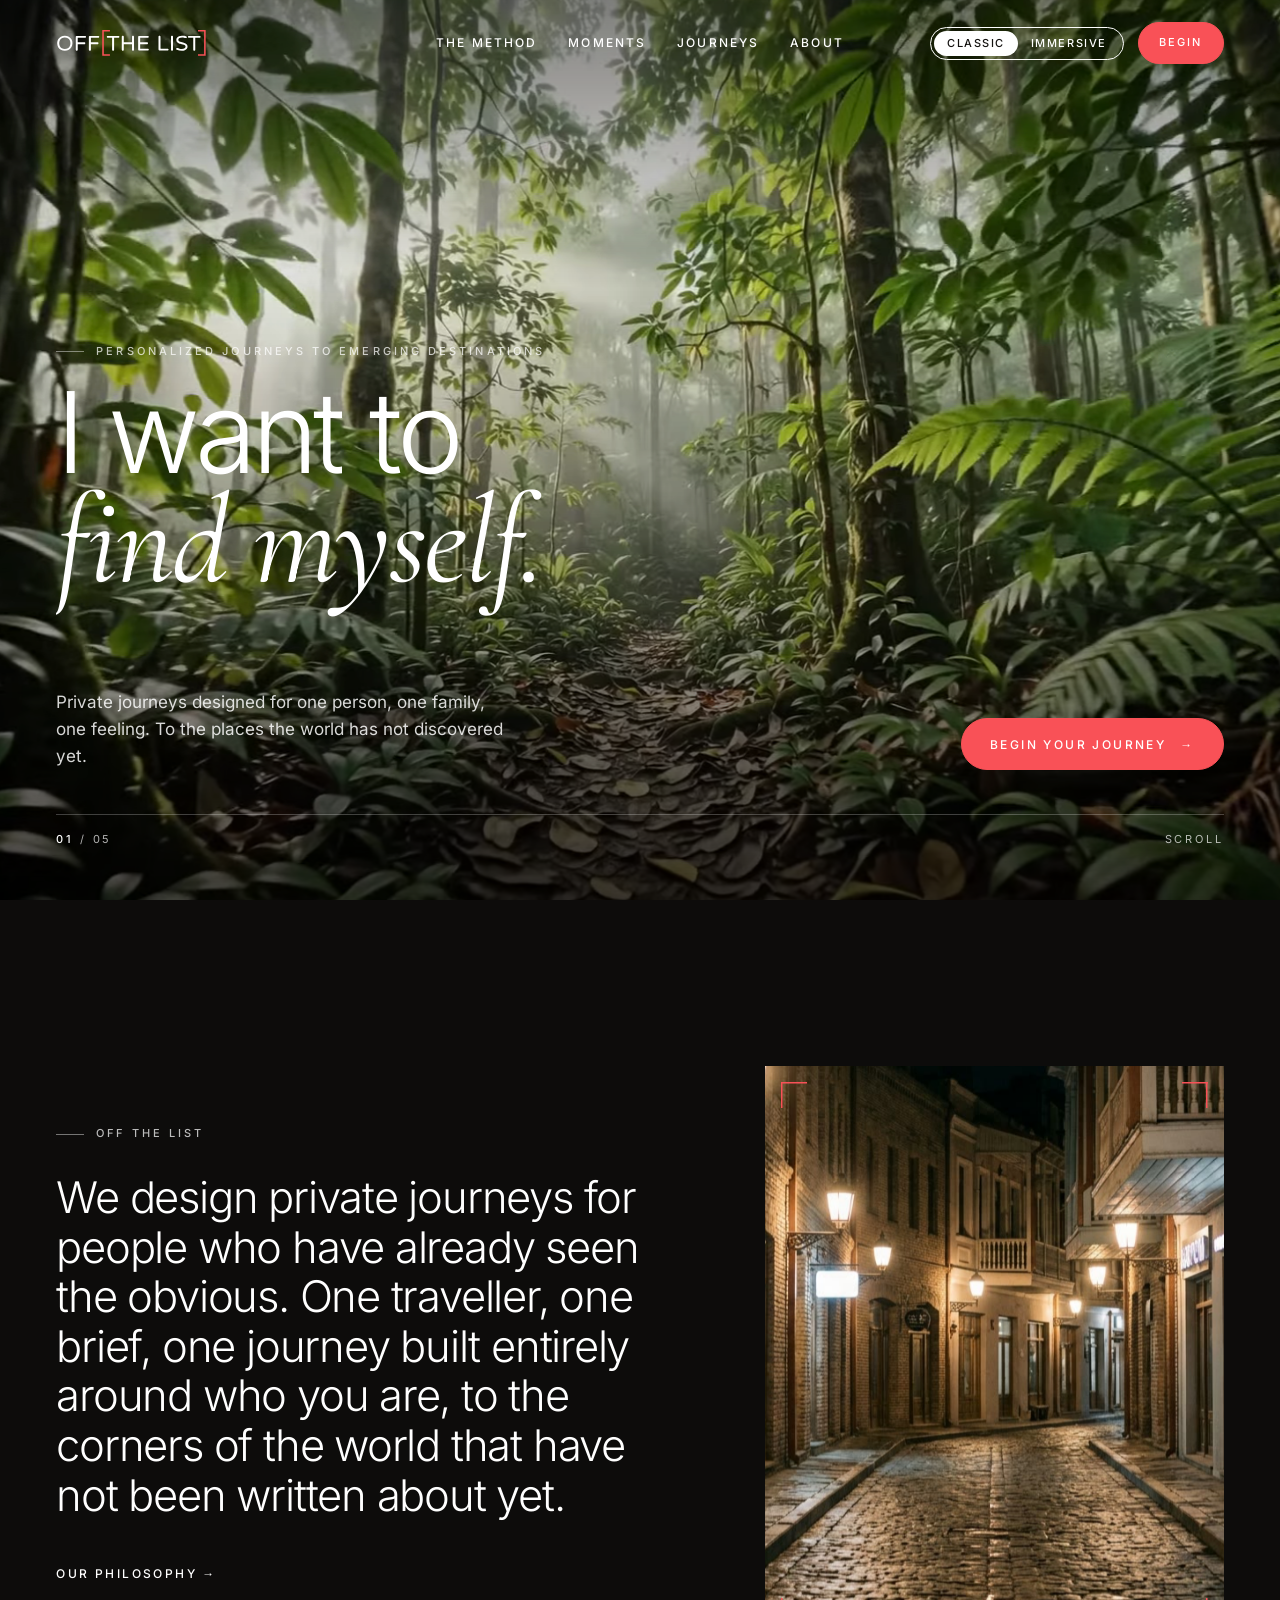
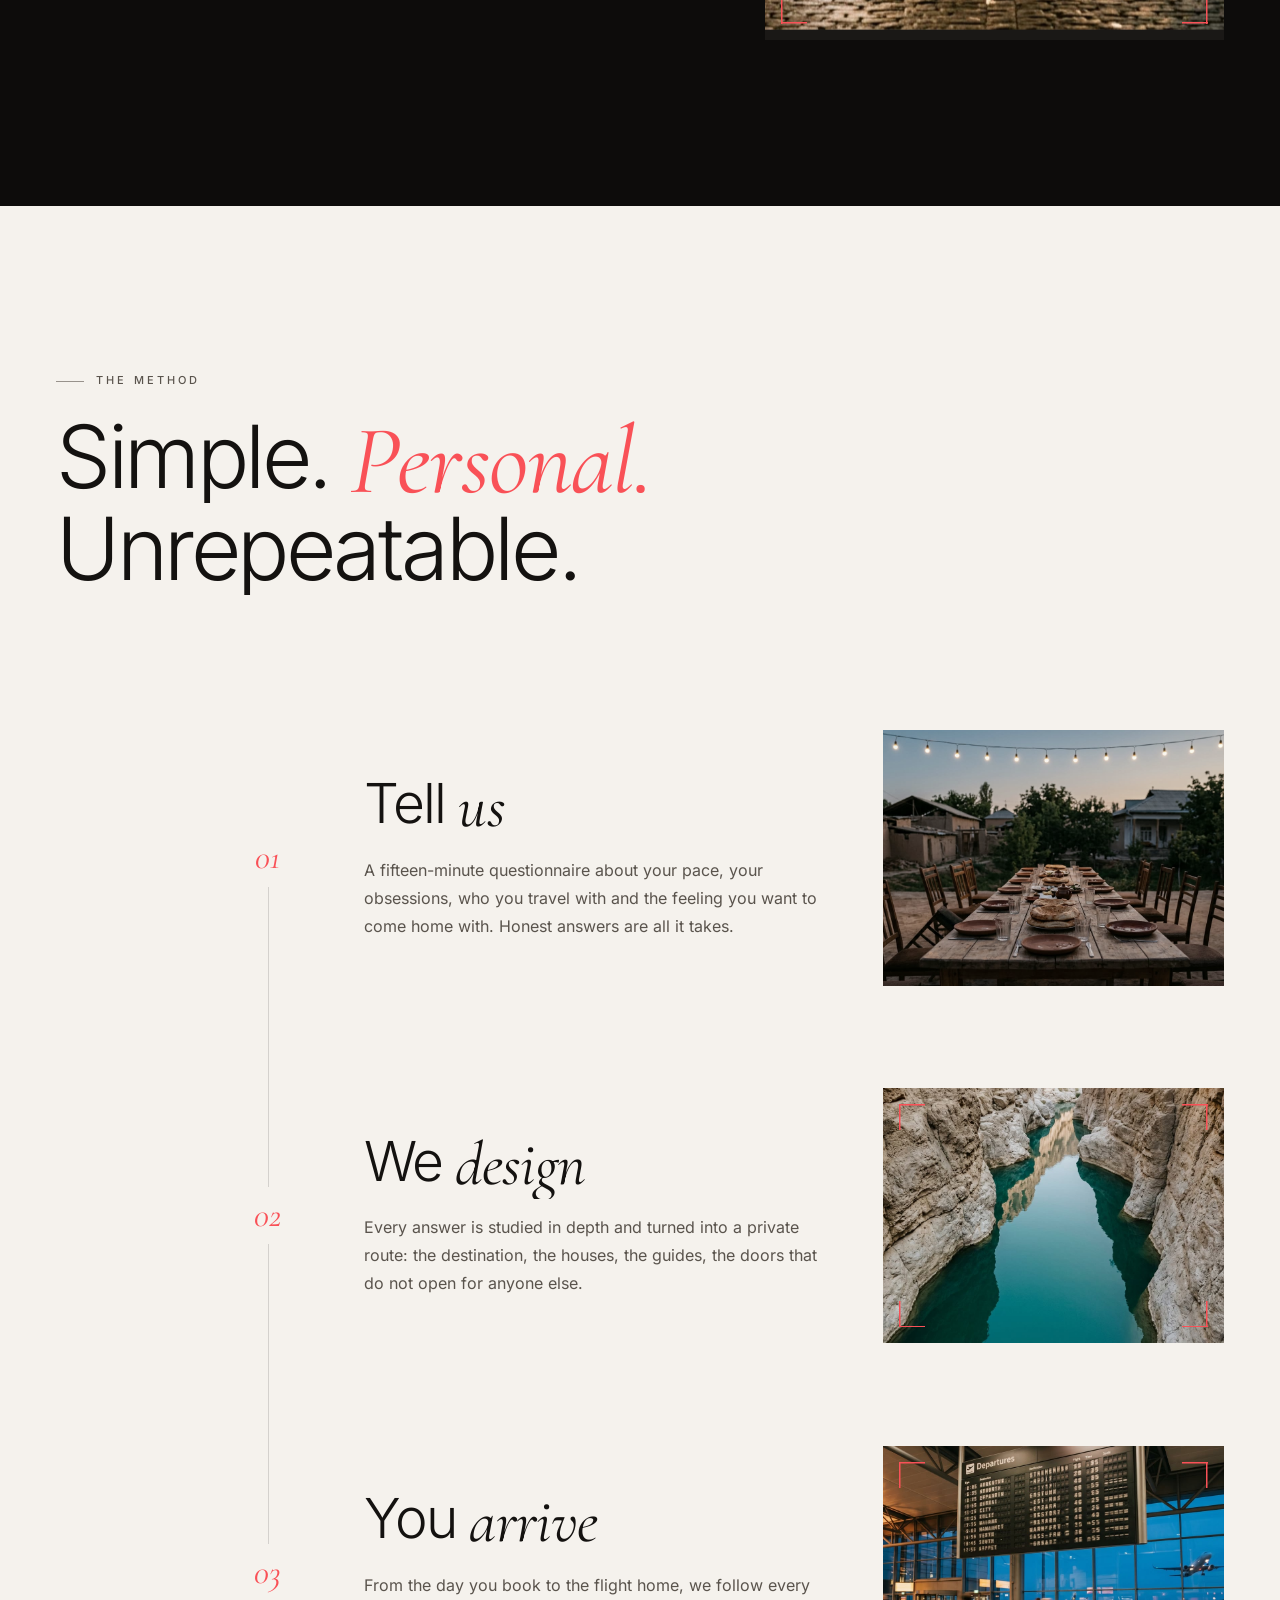
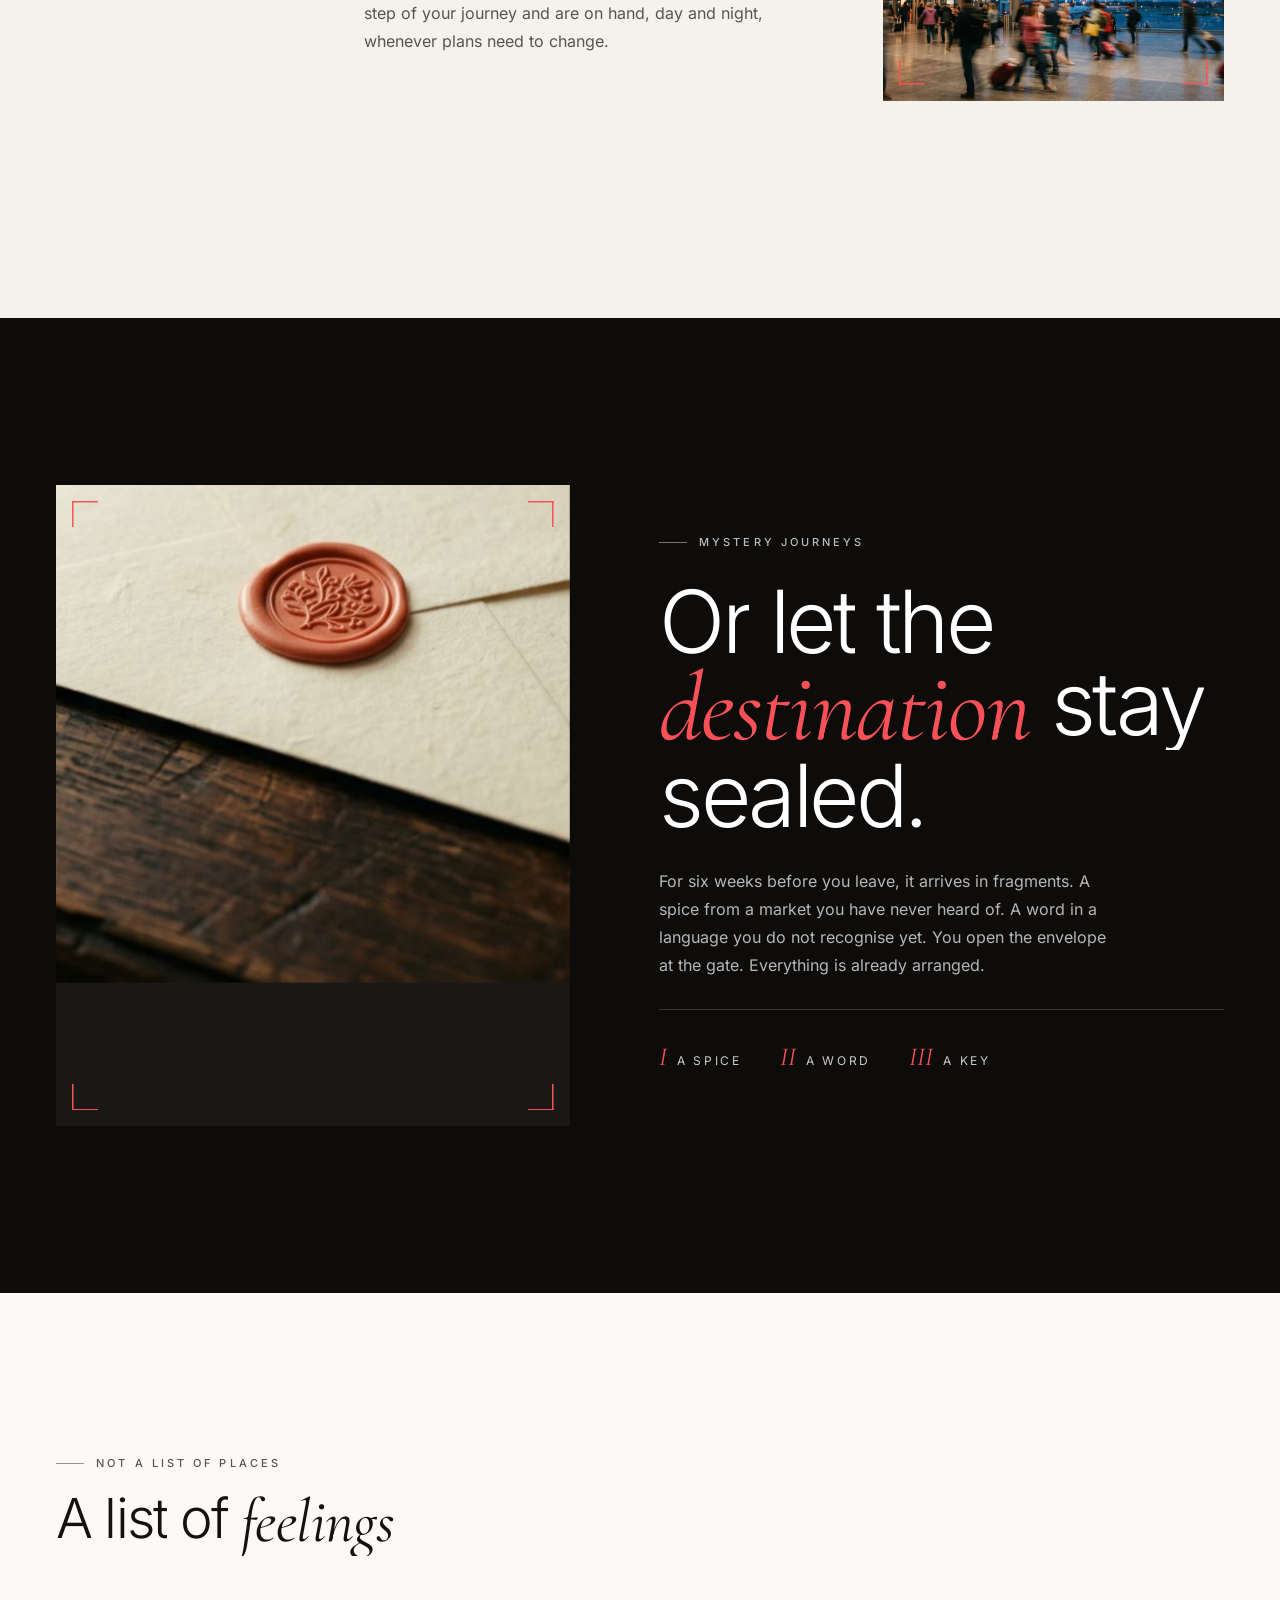
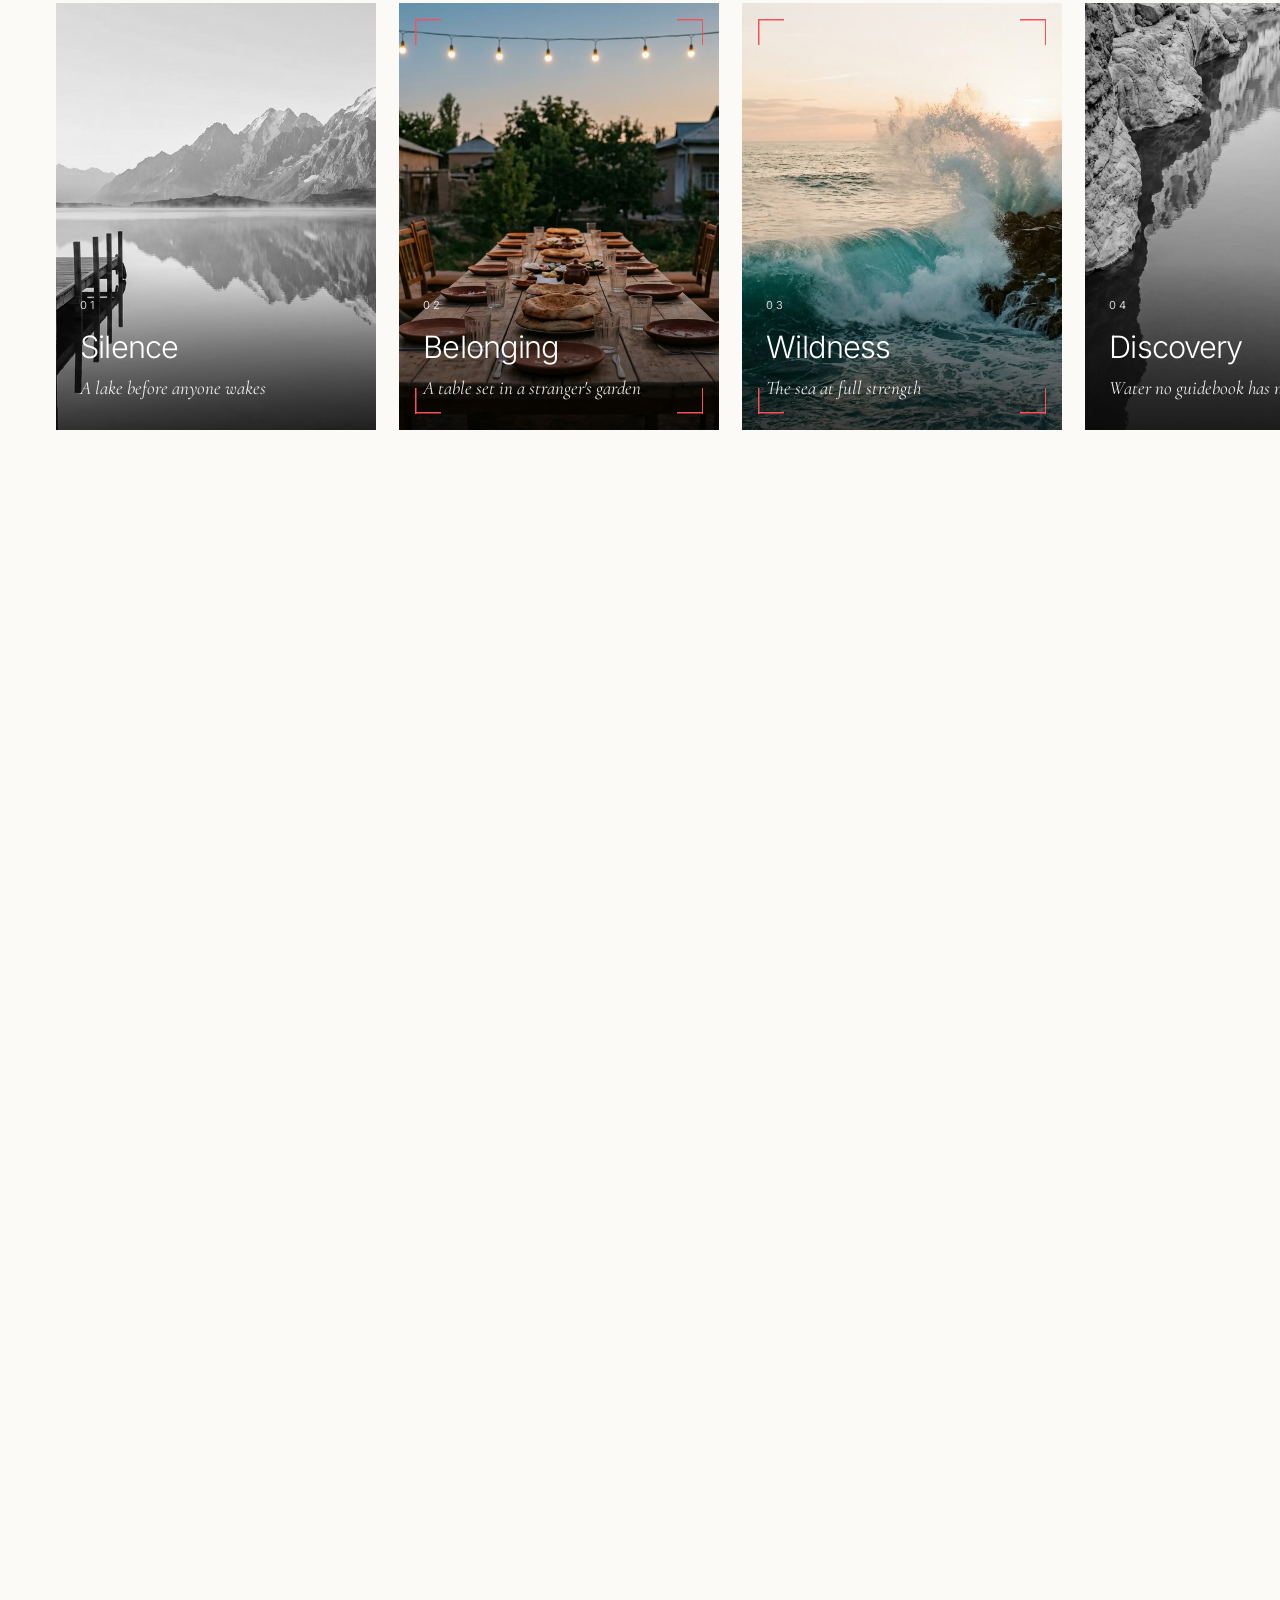
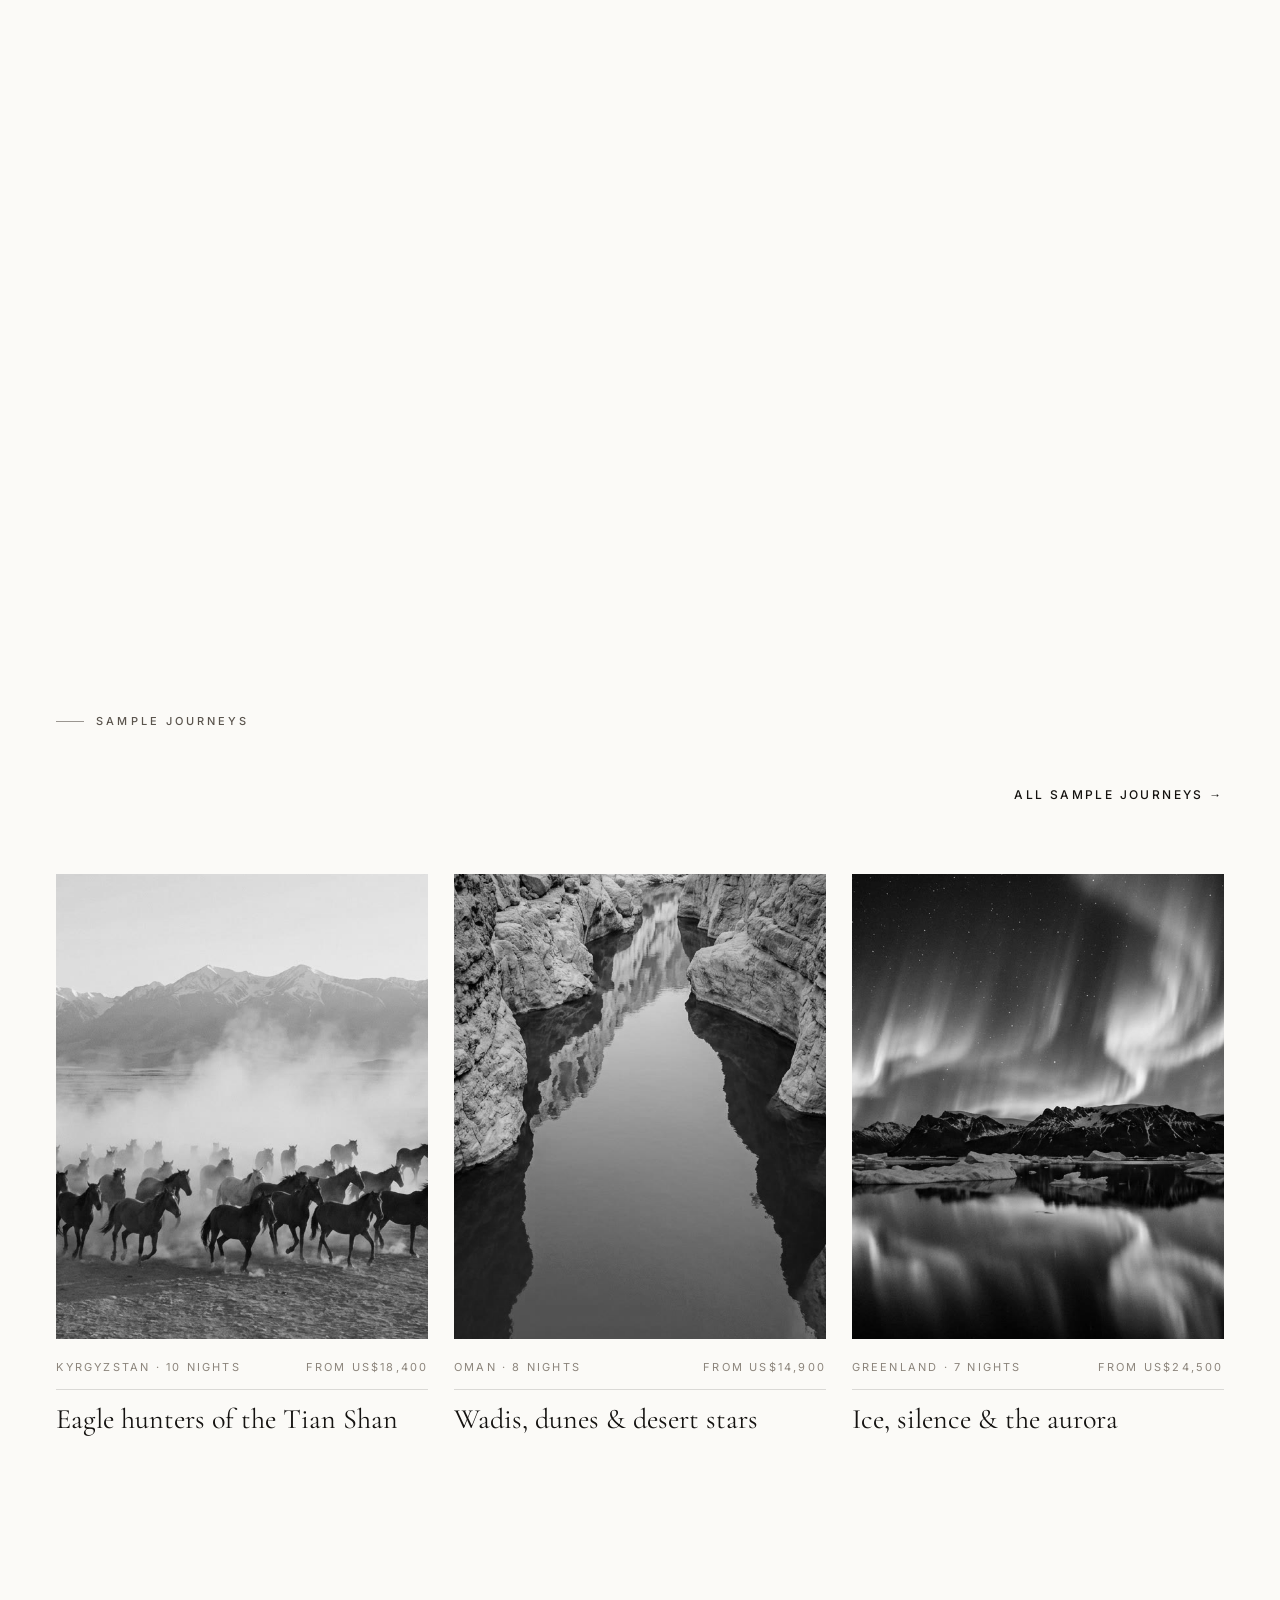
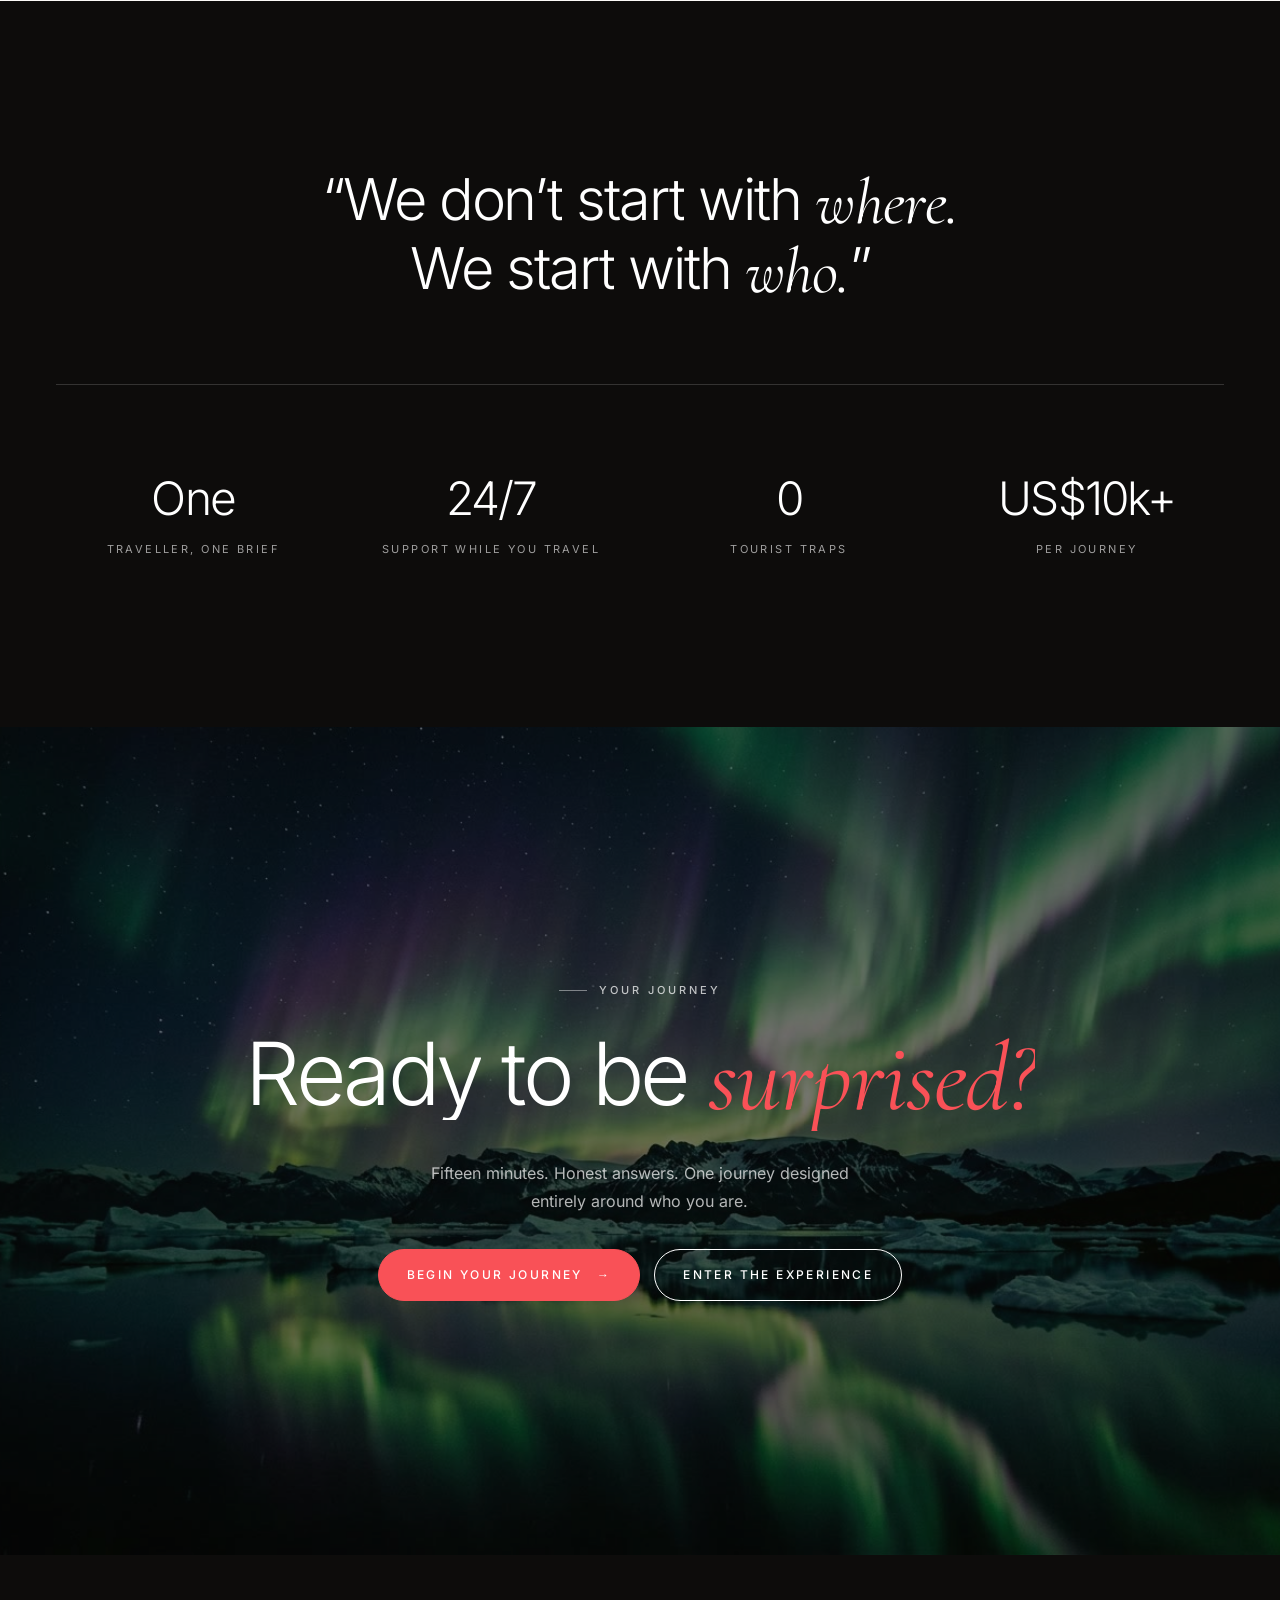
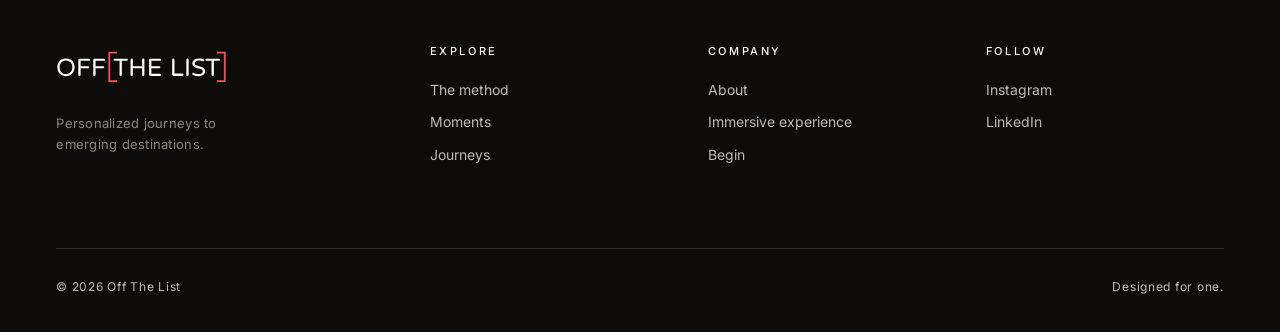
==== index.html @ 121d0df7 "Home: manifiesto en fondo negro Co-Authored-By: Claude Opus 5.5 <noreply@anthropic.com> Claude-Sessi" ====
<!doctype html>
<html lang="en">
<head>
  <meta charset="utf-8">
  <meta name="viewport" content="width=device-width, initial-scale=1">
  <!-- Revisión interna: quitar esta línea el día del lanzamiento -->
  <meta name="robots" content="noindex, nofollow">
  <title>Off The List — Personalized journeys to emerging destinations</title>
  <meta name="description" content="Private, personalized journeys to emerging destinations. Designed for one, from US$10,000.">
  <link rel="icon" href="assets/favicon.svg" type="image/svg+xml">
  <link rel="apple-touch-icon" href="assets/apple-touch-icon.png">
  <link rel="preload" href="assets/fonts/inter.woff2" as="font" type="font/woff2" crossorigin>
  <link rel="stylesheet" href="lux.css?v=8">
</head>
<body>

  <header class="header">
    <a href="index.html" aria-label="Off The List — home">
      <img class="logo logo-light" src="assets/lux/logo-light.svg" alt="Off The List" width="268" height="48">
      <img class="logo logo-dark" src="assets/lux/logo-dark.svg" alt="" width="268" height="48">
    </a>
    <nav class="nav" aria-label="Main">
      <a href="#method">The method</a>
      <a href="#moments">Moments</a>
      <a href="sample-journeys.html">Journeys</a>
      <a href="about.html">About</a>
    </nav>
    <div class="header-end">
      <div class="switch" aria-label="Site version">
        <span class="is-current"><b>Classic</b></span>
        <a href="experience.html">Immersive</a>
      </div>
      <a class="btn btn-coral" href="https://off-the-list-poc.vercel.app/#entry">Begin</a>
      <button class="menu-toggle" type="button" aria-expanded="false">Menu</button>
    </div>
  </header>

  <main>
    <!-- Hero: "I want to…" con las imágenes del film -->
    <section class="hero" data-rotator>
      <div class="hero-media" aria-hidden="true">
        <div class="slide"><video muted playsinline preload="auto" poster="assets/lux/hero-monasterio.jpg"><source src="assets/lux/hero-monasterio.mp4" type="video/mp4"><source src="assets/lux/hero-monasterio.webm" type="video/webm"></video></div>
        <div class="slide"><video muted playsinline preload="none" poster="assets/lux/hero-mercado.jpg"><source src="assets/lux/hero-mercado.mp4" type="video/mp4"><source src="assets/lux/hero-mercado.webm" type="video/webm"></video></div>
        <div class="slide"><video muted playsinline preload="none" poster="assets/lux/hero-cafe.jpg"><source src="assets/lux/hero-cafe.mp4" type="video/mp4"><source src="assets/lux/hero-cafe.webm" type="video/webm"></video></div>
        <div class="slide"><video muted playsinline preload="none" poster="assets/lux/hero-chef.jpg"><source src="assets/lux/hero-chef.mp4" type="video/mp4"><source src="assets/lux/hero-chef.webm" type="video/webm"></video></div>
        <div class="slide"><video muted playsinline preload="none" poster="assets/lux/hero-tren.jpg"><source src="assets/lux/hero-tren.mp4" type="video/mp4"><source src="assets/lux/hero-tren.webm" type="video/webm"></video></div>
      </div>
      <div class="hero-inner on-dark">
        <p class="eyebrow" data-reveal>Personalized journeys to emerging destinations</p>
        <h1 class="hero-title">
          <span class="hero-lead" data-split>I want to</span>
          <span class="phrases" aria-live="polite">
            <span class="phrase">find myself.</span>
            <span class="phrase">get lost.</span>
            <span class="phrase">feel alive.</span>
            <span class="phrase">be surprised.</span>
            <span class="phrase">fall in love.</span>
          </span>
        </h1>
        <div class="hero-foot">
          <p class="hero-copy" data-reveal style="--d:300ms">Private journeys designed for one person, one family, one feeling. To the places the world has not discovered yet.</p>
          <div class="hero-ctas" data-reveal style="--d:450ms">
            <a class="btn btn-coral" href="https://off-the-list-poc.vercel.app/#entry">Begin your journey <span class="arrow">→</span></a>
          </div>
        </div>
        <div class="hero-meta" data-reveal style="--d:600ms">
          <span class="counter"><b>01</b> / 05</span>
          <span>Scroll</span>
        </div>
      </div>
    </section>

    <!-- Manifiesto que se tiñe con el scroll -->
    <section class="section dark on-dark manifesto" id="about">
      <div class="manifesto-grid">
        <div>
          <p class="eyebrow" data-reveal>Off The List</p>
          <p class="manifesto-text" data-scrub>We design private journeys for people who have already seen the obvious. One traveller, one brief, one journey built entirely around who you are, to the corners of the world that have not been written about yet.</p>
          <a class="link" href="about.html" data-reveal>Our philosophy →</a>
        </div>
        <figure class="manifesto-figure tone" data-color>
          <img src="assets/lux/callejon.jpg" alt="An empty old-town alley at night in Tbilisi" data-parallax=".08">
        </figure>
      </div>
    </section>

    <!-- El método -->
    <section class="section ivory method" id="method">
      <div class="method-head">
        <p class="eyebrow" data-reveal>The method</p>
        <h2 class="display" data-split>Simple. <em>Personal.</em><br>Unrepeatable.</h2>
      </div>
      <div class="method-steps">
        <span class="method-line" aria-hidden="true"><i></i></span>
      <ol class="method-list">
        <li class="method-item">
          <span class="method-num" data-reveal>01</span>
          <div class="method-copy">
            <h3 class="title" data-split>Tell <em>us</em></h3>
            <p class="body" data-reveal>A fifteen-minute questionnaire about your pace, your obsessions, who you travel with and the feeling you want to come home with. Honest answers are all it takes.</p>
          </div>
          <figure class="method-img tone" data-color><img src="assets/lux/mesa.jpg" alt="A long table set outdoors at dusk"></figure>
        </li>
        <li class="method-item">
          <span class="method-num" data-reveal>02</span>
          <div class="method-copy">
            <h3 class="title" data-split>We <em>design</em></h3>
            <p class="body" data-reveal>Every answer is studied in depth and turned into a private route: the destination, the houses, the guides, the doors that do not open for anyone else.</p>
          </div>
          <figure class="method-img tone" data-color><img src="assets/lux/canon.jpg" alt="A still turquoise pool in a canyon"></figure>
        </li>
        <li class="method-item">
          <span class="method-num" data-reveal>03</span>
          <div class="method-copy">
            <h3 class="title" data-split>You <em>arrive</em></h3>
            <p class="body" data-reveal>From the day you book to the flight home, we follow every step of your journey and are on hand, day and night, whenever plans need to change.</p>
          </div>
          <figure class="method-img tone" data-color><img src="assets/lux/aeropuerto.jpg" alt="An airport terminal at dusk"></figure>
        </li>
      </ol>
      </div>
    </section>

    <!-- Viaje misterio -->
    <section class="section dark mystery on-dark">
      <div class="mystery-grid">
        <figure class="mystery-img tone" data-color>
          <img src="assets/lux/sobre.jpg" alt="A cream envelope sealed with coral wax" data-parallax=".06">
        </figure>
        <div class="mystery-copy">
          <p class="eyebrow" data-reveal>Mystery journeys</p>
          <h2 class="display" data-split>Or let the <em>destination</em> stay sealed.</h2>
          <p class="body" data-reveal>For six weeks before you leave, it arrives in fragments. A spice from a market you have never heard of. A word in a language you do not recognise yet. You open the envelope at the gate. Everything is already arranged.</p>
          <ul class="clues" data-reveal>
            <li><span>I</span>A spice</li>
            <li><span>II</span>A word</li>
            <li><span>III</span>A key</li>
          </ul>
        </div>
      </div>
    </section>

    <!-- Sensaciones: galería horizontal fijada -->
    <section class="destinations" id="moments" data-hscroll>
      <div class="hs-sticky">
        <div class="hs-head">
          <p class="eyebrow" data-reveal>Not a list of places</p>
          <h2 class="title" data-split>A list of <em>feelings</em></h2>
        </div>
        <div class="hs-track">
          <article class="dest tone"><img src="assets/lux/lago.jpg" alt=""><div class="dest-info"><span>01</span><h3>Silence</h3><p>A lake before anyone wakes</p></div></article>
          <article class="dest tone"><img src="assets/lux/mesa.jpg" alt=""><div class="dest-info"><span>02</span><h3>Belonging</h3><p>A table set in a stranger's garden</p></div></article>
          <article class="dest tone"><img src="assets/lux/ola.jpg" alt=""><div class="dest-info"><span>03</span><h3>Wildness</h3><p>The sea at full strength</p></div></article>
          <article class="dest tone"><img src="assets/lux/canon.jpg" alt=""><div class="dest-info"><span>04</span><h3>Discovery</h3><p>Water no guidebook has named</p></div></article>
          <article class="dest tone"><img src="assets/lux/caballos.jpg" alt=""><div class="dest-info"><span>05</span><h3>Freedom</h3><p>Dust, horses, horizon</p></div></article>
          <article class="dest tone"><img src="assets/lux/fuegos.jpg" alt=""><div class="dest-info"><span>06</span><h3>Celebration</h3><p>A night few ever see</p></div></article>
          <article class="dest tone"><img src="assets/lux/huellas.jpg" alt=""><div class="dest-info"><span>07</span><h3>Solitude</h3><p>Only your footprints</p></div></article>
          <article class="dest tone"><img src="assets/lux/aurora.jpg" alt=""><div class="dest-info"><span>08</span><h3>Wonder</h3><p>A sky you will never forget</p></div></article>
        </div>
      </div>
    </section>

    <!-- Viajes de autor -->
    <section class="section signature">
      <div class="signature-head">
        <div>
          <p class="eyebrow" data-reveal>Sample journeys</p>
          <h2 class="title" data-split>Proof of what is <em>possible</em></h2>
        </div>
        <a class="link" href="sample-journeys.html" data-reveal>All sample journeys →</a>
      </div>
      <div class="signature-grid">
        <a class="sig" href="sample-journeys.html#kyrgyzstan" data-reveal>
          <figure class="tone"><img src="assets/lux/caballos.jpg" alt="Wild horses galloping on the steppe"></figure>
          <div class="sig-meta"><span>Kyrgyzstan · 10 nights</span><span>From US$18,400</span></div>
          <h3>Eagle hunters of the Tian Shan</h3>
        </a>
        <a class="sig" href="sample-journeys.html#oman" data-reveal style="--d:120ms">
          <figure class="tone"><img src="assets/lux/canon.jpg" alt="A still pool between canyon walls"></figure>
          <div class="sig-meta"><span>Oman · 8 nights</span><span>From US$14,900</span></div>
          <h3>Wadis, dunes &amp; desert stars</h3>
        </a>
        <a class="sig" href="sample-journeys.html#greenland" data-reveal style="--d:240ms">
          <figure class="tone"><img src="assets/lux/aurora.jpg" alt="Northern lights over Disko Bay"></figure>
          <div class="sig-meta"><span>Greenland · 7 nights</span><span>From US$24,500</span></div>
          <h3>Ice, silence &amp; the aurora</h3>
        </a>
      </div>
    </section>

    <!-- Cita de marca -->
    <section class="section dark on-dark quote">
      <blockquote>
        <p class="lede" data-split>“We don’t start with <em>where.</em><br>We start with <em>who.</em>”</p>
      </blockquote>
      <div class="rule" data-line></div>
      <div class="quote-facts" data-reveal>
        <div><b>One</b><span>traveller, one brief</span></div>
        <div><b>24/7</b><span>support while you travel</span></div>
        <div><b>0</b><span>tourist traps</span></div>
        <div><b>US$10k+</b><span>per journey</span></div>
      </div>
    </section>

    <!-- Cierre -->
    <section class="closing on-dark" id="contact">
      <figure class="tone" data-color><img src="assets/lux/aurora.jpg" alt=""></figure>
      <div class="inner">
        <p class="eyebrow" data-reveal>Your journey</p>
        <h2 class="display" data-split>Ready to be <em>surprised?</em></h2>
        <p class="body" data-reveal style="text-align:center;margin:0 auto">Fifteen minutes. Honest answers. One journey designed entirely around who you are.</p>
        <div class="ctas" data-reveal>
          <a class="btn btn-coral" href="https://off-the-list-poc.vercel.app/#entry">Begin your journey <span class="arrow">→</span></a>
          <a class="btn" href="experience.html">Enter the experience</a>
        </div>
      </div>
    </section>
  </main>

  <footer class="footer">
    <div class="footer-top">
      <div><img src="assets/lux/logo-light.svg" alt="Off The List" width="268" height="48"><p class="small" style="margin-top:22px;max-width:28ch">Personalized journeys to emerging destinations.</p></div>
      <div><h4>Explore</h4><ul><li><a href="#method">The method</a></li><li><a href="#moments">Moments</a></li><li><a href="sample-journeys.html">Journeys</a></li></ul></div>
      <div><h4>Company</h4><ul><li><a href="about.html">About</a></li><li><a href="experience.html">Immersive experience</a></li><li><a href="https://off-the-list-poc.vercel.app/#entry">Begin</a></li></ul></div>
      <div><h4>Follow</h4><ul><li><a href="#">Instagram</a></li><li><a href="#">LinkedIn</a></li></ul></div>
    </div>
    <div class="footer-bottom"><span>© 2026 Off The List</span><span>Designed for one.</span></div>
  </footer>

  <script src="lux.js?v=8"></script>
</body>
</html>
---- lux.css ----
/* Off The List — versión clásica (lujo).
   Marfil y tinta, coral #F95157 solo como acento. Fotos en blanco y negro
   que toman color al entrar en pantalla o al pasar el cursor. */

@font-face { font-family: "Inter"; src: url("assets/fonts/inter.woff2") format("woff2"); font-weight: 100 700; font-display: swap; }
@font-face { font-family: "Cormorant"; src: url("assets/fonts/cormorant.woff2") format("woff2"); font-weight: 300 500; font-display: swap; }
@font-face { font-family: "Cormorant"; src: url("assets/fonts/cormorant-italic.woff2") format("woff2"); font-weight: 300 500; font-style: italic; font-display: swap; }

:root {
  --coral: #F95157;
  --ivory: #F5F2ED;
  --paper: #FBFAF7;
  --ink: #141210;
  --ink-2: #5A544D;
  --ink-3: #8C857C;
  --line: rgba(20, 18, 16, .14);
  --dark: #0D0C0B;
  --sans: "Inter", "Helvetica Neue", Arial, sans-serif;
  --serif: "Cormorant", "Cormorant Garamond", Georgia, serif;
  --ease: cubic-bezier(.16, 1, .3, 1);
  --gutter: clamp(20px, 4.4vw, 72px);
}

*, *::before, *::after { box-sizing: border-box; }
html { scroll-behavior: smooth; -webkit-text-size-adjust: 100%; }
body {
  margin: 0;
  background: var(--paper);
  color: var(--ink);
  font: 400 16px/1.6 var(--sans);
  -webkit-font-smoothing: antialiased;
  text-rendering: optimizeLegibility;
}
img, video { display: block; max-width: 100%; }
a { color: inherit; text-decoration: none; }
h1, h2, h3, h4, p, ul, ol, figure, blockquote, dl, dd { margin: 0; }
ul, ol { padding: 0; list-style: none; }
::selection { background: var(--coral); color: #fff; }

/* ---------- Tipografía ---------- */

.eyebrow {
  display: inline-flex;
  align-items: center;
  gap: 12px;
  font-size: 11px;
  font-weight: 500;
  letter-spacing: .28em;
  text-transform: uppercase;
  color: var(--ink-2);
}
.eyebrow::before { content: ""; width: 28px; height: 1px; background: currentColor; opacity: .6; }
.on-dark .eyebrow { color: rgba(255, 255, 255, .72); }

.display {
  font-weight: 300;
  font-size: clamp(40px, 6.8vw, 112px);
  line-height: .94;
  letter-spacing: -.04em;
}
.display em, .title em, .lede em {
  /* Cormorant es más pequeña a igual tamaño que Inter: se agranda la cursiva
     y se reduce un poco la sans para que ambas queden en un tamaño medio */
  font-size: 1.12em;
  font-family: var(--serif);
  font-style: italic;
  font-weight: 400;
  text-transform: none;
  letter-spacing: -.01em;
}
.display em { color: var(--coral); }
.title {
  font-weight: 300;
  font-size: clamp(32px, 4.3vw, 68px);
  line-height: 1;
  letter-spacing: -.035em;
}
.lede {
  font-weight: 300;
  font-size: clamp(22px, 2.3vw, 36px);
  line-height: 1.25;
  letter-spacing: -.015em;
}
.body { color: var(--ink-2); font-size: 16px; line-height: 1.75; max-width: 46ch; }
.on-dark .body { color: rgba(255, 255, 255, .7); }
.small { font-size: 13px; color: var(--ink-3); letter-spacing: .02em; }

/* ---------- Botones ---------- */

.btn {
  position: relative;
  display: inline-flex;
  align-items: center;
  gap: 14px;
  height: 52px;
  padding: 0 28px;
  border: 1px solid currentColor;
  border-radius: 999px;
  font-size: 12px;
  font-weight: 500;
  letter-spacing: .2em;
  text-transform: uppercase;
  overflow: hidden;
  isolation: isolate;
  transition: color .5s var(--ease), border-color .5s var(--ease);
}
.btn::after {
  content: "";
  position: absolute;
  inset: 0;
  z-index: -1;
  background: var(--ink);
  transform: translateY(101%);
  transition: transform .6s var(--ease);
}
.btn:hover { color: var(--paper); border-color: var(--ink); }
.btn:hover::after { transform: translateY(0); }
.btn .arrow { transition: transform .5s var(--ease); }
.btn:hover .arrow { transform: translateX(4px); }
.btn-coral { background: var(--coral); border-color: var(--coral); color: #fff; }
.btn-coral::after { background: #fff; }
.btn-coral:hover { color: var(--ink); border-color: #fff; }
.on-dark .btn:not(.btn-coral) { color: #fff; }
.on-dark .btn:not(.btn-coral)::after { background: #fff; }
.on-dark .btn:not(.btn-coral):hover { color: var(--ink); border-color: #fff; }
.link {
  display: inline-flex;
  align-items: center;
  gap: 10px;
  font-size: 12px;
  font-weight: 500;
  letter-spacing: .2em;
  text-transform: uppercase;
  background: linear-gradient(currentColor, currentColor) 0 100% / 0 1px no-repeat;
  padding-bottom: 6px;
  transition: background-size .6s var(--ease);
}
.link:hover { background-size: 100% 1px; }

/* ---------- Cabecera ---------- */

.header {
  position: fixed;
  inset: 0 0 auto 0;
  z-index: 50;
  display: grid;
  grid-template-columns: 1fr auto 1fr;
  align-items: center;
  gap: 24px;
  padding: 22px var(--gutter);
  color: #fff;
  transition: background-color .6s var(--ease), color .6s var(--ease), padding .6s var(--ease), box-shadow .6s;
}
.header .logo { width: 150px; height: auto; }
.header .logo-dark { display: none; }
.header.is-solid, .header.is-light {
  color: var(--ink);
}
.header.is-solid {
  padding-top: 14px;
  padding-bottom: 14px;
  background: rgba(251, 250, 247, .9);
  -webkit-backdrop-filter: blur(16px) saturate(1.3);
  backdrop-filter: blur(16px) saturate(1.3);
  box-shadow: 0 1px 0 var(--line);
}
.header.is-solid .logo-light, .header.is-light .logo-light { display: none; }
.header.is-solid .logo-dark, .header.is-light .logo-dark { display: block; }
.nav { display: flex; gap: clamp(18px, 2.4vw, 40px); }
.nav a {
  font-size: 12px;
  font-weight: 500;
  letter-spacing: .18em;
  text-transform: uppercase;
  background: linear-gradient(currentColor, currentColor) 0 100% / 0 1px no-repeat;
  padding: 6px 0;
  transition: background-size .5s var(--ease), opacity .3s;
}
.nav a:hover, .nav a[aria-current="page"] { background-size: 100% 1px; }
.header-end { display: flex; align-items: center; justify-content: flex-end; gap: 14px; }

/* Cambio de versión: clásica / inmersiva */
.switch {
  display: inline-flex;
  padding: 3px;
  border: 1px solid currentColor;
  border-radius: 999px;
  font-size: 11px;
  font-weight: 500;
  letter-spacing: .14em;
  text-transform: uppercase;
}
.switch a, .switch span { padding: 7px 13px; border-radius: 999px; line-height: 1; transition: background-color .4s, color .4s; }
.switch .is-current { background: currentColor; }
.switch .is-current b { color: var(--paper); font-weight: 500; mix-blend-mode: normal; }
.header:not(.is-solid):not(.is-light) .switch .is-current b { color: var(--ink); }
.switch a:hover { background: rgba(127, 127, 127, .18); }
.header .btn { height: 42px; padding: 0 20px; font-size: 11px; }
.menu-toggle { display: none; }

/* ---------- Imágenes: blanco y negro → color ---------- */

.tone { overflow: hidden; background: #1a1816; }
/* --g va de 1 (blanco y negro) a 0 (color) según el scroll; lo fija lux.js */
.tone img {
  width: 100%;
  height: 100%;
  object-fit: cover;
  filter: grayscale(var(--g, 1)) contrast(calc(1 + .05 * var(--g, 1))) brightness(calc(1 - .04 * var(--g, 1)));
  transform: scale(calc(1 + .08 * var(--g, 1)));
  transition: filter .25s linear, transform .25s linear;
}
.tone.is-color { --g: 0; }
.dest img { transition: filter 1.4s var(--ease), transform 2s var(--ease); }

/* Viajes de ejemplo: color al pasar el cursor */
.sig .tone img { transition: filter 1s var(--ease), transform 1.4s var(--ease); }
.sig:hover .tone { --g: 0; }

/* Foto activa: esquinas en coral, como los corchetes del logo, a 16 px del borde */
.tone { position: relative; }
.tone::after {
  --c: var(--coral);
  --l: 26px;
  --w: 1.5px;
  content: "";
  position: absolute;
  inset: 16px;
  z-index: 2;
  pointer-events: none;
  background:
    linear-gradient(var(--c), var(--c)) left top / var(--l) var(--w),
    linear-gradient(var(--c), var(--c)) left top / var(--w) var(--l),
    linear-gradient(var(--c), var(--c)) right top / var(--l) var(--w),
    linear-gradient(var(--c), var(--c)) right top / var(--w) var(--l),
    linear-gradient(var(--c), var(--c)) left bottom / var(--l) var(--w),
    linear-gradient(var(--c), var(--c)) left bottom / var(--w) var(--l),
    linear-gradient(var(--c), var(--c)) right bottom / var(--l) var(--w),
    linear-gradient(var(--c), var(--c)) right bottom / var(--w) var(--l);
  background-repeat: no-repeat;
  opacity: 0;
  transform: scale(1.06);
  transition: opacity .6s ease, transform .9s var(--ease);
}
.tone.is-active::after, .dest.is-color::after, .sig:hover .tone::after { opacity: 1; transform: none; }
.page-hero .tone::after, .closing .tone::after { display: none; }

/* ---------- Animaciones de texto y entrada ---------- */

.js [data-split] .w { display: inline-block; overflow: hidden; vertical-align: top; padding-bottom: .06em; margin-bottom: -.06em; }
.js [data-split] .w > span {
  display: inline-block;
  transform: translateY(105%);
  transition: transform 1.1s var(--ease);
  transition-delay: calc(var(--i, 0) * 45ms + var(--d, 0ms));
}
.js [data-split].is-in .w > span { transform: translateY(0); }

.js [data-reveal] {
  opacity: 0;
  transform: translateY(28px);
  transition: opacity 1.1s var(--ease), transform 1.1s var(--ease);
  transition-delay: var(--d, 0ms);
}
.js [data-reveal].is-in { opacity: 1; transform: none; }

.js [data-scrub] .sw { opacity: .16; transition: opacity .25s linear; }
.js [data-scrub] .sw.on { opacity: 1; }

.js [data-line] { transform: scaleX(0); transform-origin: left; transition: transform 1.4s var(--ease); }
.js [data-line].is-in { transform: scaleX(1); }

@media (prefers-reduced-motion: reduce) {
  .js [data-split] .w > span, .js [data-reveal], .js [data-line] { transform: none !important; opacity: 1 !important; transition: none !important; }
  .js [data-scrub] .sw { opacity: 1; }
  .tone img { transition: none; transform: none; }
  html { scroll-behavior: auto; }
}

/* ---------- Secciones comunes ---------- */

.section { padding: clamp(96px, 13vw, 200px) var(--gutter); }
.section.tight { padding-top: clamp(64px, 8vw, 120px); padding-bottom: clamp(64px, 8vw, 120px); }
.dark { background: var(--dark); color: #fff; }
.ivory { background: var(--ivory); }
.rule { height: 1px; background: var(--line); }
.dark .rule { background: rgba(255, 255, 255, .16); }

/* Hero de página interior */
.page-hero {
  position: relative;
  min-height: 92svh;
  display: flex;
  align-items: flex-end;
  padding: 140px var(--gutter) clamp(48px, 6vw, 88px);
  color: #fff;
  overflow: hidden;
}
.page-hero .tone { position: absolute; inset: 0; }
.page-hero .tone img { transform: scale(1.12); }
.page-hero::after { content: ""; position: absolute; inset: 0; background: linear-gradient(180deg, rgba(0,0,0,.35) 0%, rgba(0,0,0,.05) 40%, rgba(0,0,0,.6) 100%); }
.page-hero .inner { position: relative; z-index: 1; display: grid; grid-template-columns: 1.5fr 1fr; align-items: end; gap: 40px; width: 100%; }

/* Cierre con llamada a la acción */
.closing {
  position: relative;
  min-height: 92svh;
  display: grid;
  place-items: center;
  text-align: center;
  padding: 120px var(--gutter);
  color: #fff;
  overflow: hidden;
}
.closing .tone { position: absolute; inset: 0; }
.closing::after { content: ""; position: absolute; inset: 0; background: rgba(8, 7, 6, .55); }
.closing .inner { position: relative; z-index: 1; display: grid; justify-items: center; gap: 34px; }
.closing .ctas { display: flex; flex-wrap: wrap; justify-content: center; gap: 14px; }

/* Pie */
.footer { background: var(--dark); color: rgba(255, 255, 255, .72); padding: 88px var(--gutter) 36px; }
.footer-top { display: grid; grid-template-columns: 1.4fr repeat(3, 1fr); gap: 40px; padding-bottom: 72px; }
.footer-top img { width: 170px; }
.footer h4 { color: #fff; font-size: 11px; font-weight: 500; letter-spacing: .24em; text-transform: uppercase; margin-bottom: 18px; }
.footer li { margin-bottom: 10px; font-size: 14px; }
.footer a:hover { color: #fff; }
.footer-bottom { display: flex; justify-content: space-between; gap: 20px; padding-top: 28px; border-top: 1px solid rgba(255, 255, 255, .14); font-size: 12px; letter-spacing: .06em; }

/* ---------- Móvil ---------- */

@media (max-width: 960px) {
  .header { grid-template-columns: 1fr auto; }
  .nav { display: none; }
  .header .btn { display: none; }
  .menu-toggle {
    display: inline-flex;
    align-items: center;
    height: 38px;
    padding: 0 16px;
    border: 1px solid currentColor;
    border-radius: 999px;
    background: none;
    color: inherit;
    font: 500 11px var(--sans);
    letter-spacing: .18em;
    text-transform: uppercase;
    cursor: pointer;
  }
  .header.menu-open { background: var(--paper); color: var(--ink); }
  .header.menu-open .logo-light { display: none; }
  .header.menu-open .logo-dark { display: block; }
  .header.menu-open .nav {
    display: flex;
    flex-direction: column;
    gap: 6px;
    position: absolute;
    top: 100%;
    left: 0;
    right: 0;
    padding: 18px var(--gutter) 28px;
    background: var(--paper);
    border-bottom: 1px solid var(--line);
  }
  .header.menu-open .nav a { font-size: 15px; padding: 10px 0; }
  .switch a, .switch span { padding: 7px 10px; }
  .page-hero .inner { grid-template-columns: 1fr; }
  .footer-top { grid-template-columns: 1fr 1fr; }
}
@media (max-width: 560px) {
  .header .logo { width: 118px; }
  .switch { font-size: 10px; letter-spacing: .1em; }
  .footer-top { grid-template-columns: 1fr; }
  .footer-bottom { flex-direction: column; }
}

/* =====================================================================
   HOME
   ===================================================================== */

/* Hero: "I want to…" — cada imagen entra en blanco y negro y toma color */
.hero { position: relative; height: 100svh; min-height: 640px; color: #fff; overflow: hidden; background: #0b0a09; }
.hero-media .slide { position: absolute; inset: 0; opacity: 0; transition: opacity 1.8s var(--ease); }
.hero-media .slide img, .hero-media .slide video {
  width: 100%; height: 100%; object-fit: cover;
  filter: grayscale(1) brightness(.8);
  transform: scale(1.14);
  transition: filter 2.6s ease .5s, transform 8s linear;
}
.hero-media .slide.is-active { opacity: 1; }
.hero-media .slide.is-active img, .hero-media .slide.is-active video { filter: grayscale(0) brightness(.92); transform: scale(1.02); }
.hero::after { content: ""; position: absolute; inset: 0; background: linear-gradient(180deg, rgba(0,0,0,.45) 0%, rgba(0,0,0,0) 32%, rgba(0,0,0,.15) 55%, rgba(0,0,0,.7) 100%); pointer-events: none; }
.hero-inner { position: relative; z-index: 1; height: 100%; display: flex; flex-direction: column; justify-content: flex-end; padding: 0 var(--gutter) clamp(28px, 4vw, 52px); }
.hero-title { font-weight: 300; font-size: clamp(50px, 8.8vw, 158px); line-height: .9; letter-spacing: -.045em; margin: 22px 0 clamp(28px, 4vw, 52px); }
.hero-lead { display: block; }
.phrases { display: block; position: relative; height: 1.22em; overflow: hidden; font-size: 1.12em; }
.phrase {
  position: absolute; left: 0; top: 0;
  font-family: var(--serif); font-style: italic; font-weight: 400;
  text-transform: none; letter-spacing: -.02em;
  transform: translateY(105%); opacity: 0;
  transition: transform 1.2s var(--ease), opacity 1.2s var(--ease);
}
.phrase.is-active { transform: translateY(0); opacity: 1; }
.phrase.is-out { transform: translateY(-70%); opacity: 0; }
.no-js .phrase:first-child { transform: none; opacity: 1; }
.hero-foot { display: flex; justify-content: space-between; align-items: flex-end; gap: 32px; flex-wrap: wrap; }
.hero-copy { max-width: 42ch; color: rgba(255, 255, 255, .84); font-size: 17px; line-height: 1.6; }
.hero-ctas { display: flex; gap: 12px; flex-wrap: wrap; }
.hero-meta { display: flex; justify-content: space-between; margin-top: clamp(28px, 4vw, 44px); padding-top: 16px; border-top: 1px solid rgba(255, 255, 255, .24); font-size: 11px; letter-spacing: .26em; text-transform: uppercase; color: rgba(255, 255, 255, .7); }
.hero-meta b { color: #fff; font-weight: 500; }

/* Manifiesto */
.manifesto-grid { display: grid; grid-template-columns: 1.35fr 1fr; gap: clamp(40px, 7vw, 120px); align-items: center; }
.manifesto-text { font-weight: 300; font-size: clamp(28px, 3.4vw, 54px); line-height: 1.14; letter-spacing: -.028em; margin: 30px 0 40px; }
.manifesto-figure { aspect-ratio: 4 / 5; }
.manifesto-figure img, .mystery-img img { height: 118%; margin-top: -9%; }

/* Método */
.method-head { display: grid; gap: 26px; margin-bottom: clamp(48px, 7vw, 96px); }
/* Pasos sin separadores: una línea que se dibuja con el scroll une los números */
.method-steps { position: relative; --pad: clamp(0px, 13vw, 220px); --num: 90px; }
.method-item {
  display: grid;
  grid-template-columns: var(--num) 1fr minmax(240px, 34%);
  gap: clamp(20px, 4vw, 64px);
  align-items: center;
  padding: clamp(32px, 4vw, 52px) 0 clamp(32px, 4vw, 52px) var(--pad);
}
.method-num { position: relative; z-index: 1; justify-self: center; padding: 10px 0; background: var(--ivory); font-family: var(--serif); font-style: italic; font-size: 34px; line-height: 1.1; color: var(--coral); }
.method-line { position: absolute; left: calc(var(--pad) + var(--num) / 2); width: 1px; background: var(--line); pointer-events: none; }
.method-line i { position: absolute; top: 0; bottom: 0; left: -.5px; right: -.5px; background: var(--coral); transform-origin: top; transform: scaleY(var(--p, 0)); }
.method-copy { display: grid; gap: 18px; }
.method-img { aspect-ratio: 4 / 3; }

/* Destinos: galería horizontal fijada */
.destinations { position: relative; background: var(--paper); }
.hs-sticky { position: sticky; top: 0; height: 100svh; overflow: hidden; display: flex; flex-direction: column; justify-content: center; gap: clamp(28px, 4vw, 52px); }
.hs-head { display: grid; gap: 18px; padding: 0 var(--gutter); }
.hs-track { display: flex; gap: clamp(14px, 1.8vw, 28px); width: max-content; padding: 0 var(--gutter); will-change: transform; }
.dest { position: relative; flex: none; width: clamp(240px, 25vw, 400px); aspect-ratio: 3 / 4; }
.dest img { position: absolute; inset: 0; }
.dest-info { position: absolute; inset: auto 0 0 0; padding: 26px 24px; color: #fff; background: linear-gradient(transparent, rgba(0,0,0,.65)); }
.dest-info span { font-size: 11px; letter-spacing: .24em; opacity: .8; }
.dest-info h3 { font-weight: 300; font-size: clamp(26px, 2.4vw, 38px); letter-spacing: -.03em; margin: 6px 0 2px; }
.dest-info p { font-family: var(--serif); font-style: italic; font-size: 19px; opacity: .9; }

/* Misterio */
.mystery-grid { display: grid; grid-template-columns: 1fr 1.1fr; gap: clamp(40px, 7vw, 120px); align-items: center; }
.mystery-img { aspect-ratio: 4 / 5; }
.mystery-copy { display: grid; gap: 30px; }
.clues { display: flex; gap: clamp(20px, 3vw, 44px); padding-top: 26px; border-top: 1px solid rgba(255, 255, 255, .16); }
.clues li { display: flex; align-items: baseline; gap: 10px; font-size: 12px; letter-spacing: .22em; text-transform: uppercase; color: rgba(255,255,255,.78); }
.clues span { font-family: var(--serif); font-style: italic; font-size: 26px; color: var(--coral); letter-spacing: 0; }

/* Viajes de autor */
.signature-head { display: flex; justify-content: space-between; align-items: flex-end; gap: 24px; margin-bottom: clamp(40px, 5vw, 72px); }
.signature-head > div { display: grid; gap: 18px; }
.signature-grid { display: grid; grid-template-columns: repeat(3, 1fr); gap: clamp(16px, 2vw, 32px); }
.sig figure { aspect-ratio: 4 / 5; margin-bottom: 20px; }
.sig-meta { display: flex; justify-content: space-between; gap: 12px; font-size: 11px; letter-spacing: .2em; text-transform: uppercase; color: var(--ink-3); padding-bottom: 12px; border-bottom: 1px solid var(--line); }
.sig h3 { font-family: var(--serif); font-weight: 400; font-size: clamp(24px, 2.2vw, 34px); line-height: 1.1; margin-top: 14px; transition: color .4s; }
.sig:hover h3 { color: var(--coral); }

/* Cita */
.quote { text-align: center; display: grid; gap: clamp(40px, 6vw, 80px); }
.quote .lede { font-size: clamp(30px, 4.5vw, 72px); line-height: 1.08; letter-spacing: -.035em; }
.quote-facts { display: grid; grid-template-columns: repeat(4, 1fr); gap: 24px; }
.quote-facts b { display: block; font-weight: 300; font-size: clamp(34px, 3.6vw, 56px); letter-spacing: -.04em; }
.quote-facts span { font-size: 11px; letter-spacing: .22em; text-transform: uppercase; color: var(--ink-3); }
.dark .quote-facts span { color: rgba(255, 255, 255, .6); }

@media (max-width: 960px) {
  .manifesto-grid, .mystery-grid { grid-template-columns: 1fr; }
  .method-steps { --pad: 0px; --num: 52px; }
  .method-item { align-items: start; grid-template-columns: var(--num) 1fr; }
  .method-img { grid-column: 2; }
  .signature-grid { grid-template-columns: 1fr; }
  .quote-facts { grid-template-columns: 1fr 1fr; row-gap: 36px; }
}
@media (max-width: 760px) {
  .hs-sticky { position: static; height: auto; padding: 96px 0; }
  .hs-track { width: auto; overflow-x: auto; scroll-snap-type: x mandatory; transform: none !important; -webkit-overflow-scrolling: touch; }
  .dest { width: 74vw; scroll-snap-align: center; }
  .signature-head { flex-direction: column; align-items: flex-start; }
}

/* =====================================================================
   SAMPLE JOURNEYS
   ===================================================================== */

.intro-grid { display: grid; grid-template-columns: 1fr 1fr; gap: clamp(40px, 7vw, 120px); align-items: end; }
.intro-grid > div { display: grid; gap: 26px; }
.chapters { border-top: 1px solid var(--line); }
.chapters a {
  display: grid;
  grid-template-columns: 56px 1fr auto;
  align-items: baseline;
  gap: 16px;
  padding: 18px 0;
  border-bottom: 1px solid var(--line);
  transition: color .4s, padding .6s var(--ease);
}
.chapters a:hover { color: var(--coral); padding-left: 10px; }
.chapters i { font-family: var(--serif); font-size: 22px; color: var(--coral); }
.chapters b { font-weight: 300; font-size: clamp(20px, 1.8vw, 26px); letter-spacing: -.02em; }
.chapters span { font-size: 11px; letter-spacing: .2em; text-transform: uppercase; color: var(--ink-3); }

.journey {
  display: grid;
  grid-template-columns: 1.05fr 1fr;
  gap: clamp(40px, 7vw, 128px);
  align-items: center;
  scroll-margin-top: 60px;
}
.journey.flip .journey-media { order: 2; }
.journey-media { position: relative; padding-bottom: 14%; }
.journey-main { aspect-ratio: 4 / 5; }
.journey-main img { height: 116%; margin-top: -8%; }
.journey-inset {
  position: absolute;
  right: -8%;
  bottom: 0;
  width: 46%;
  aspect-ratio: 1;
  border: 10px solid var(--paper);
}
.ivory .journey-inset { border-color: var(--ivory); }
.dark .journey-inset { border-color: var(--dark); }
.journey.flip .journey-inset { right: auto; left: -8%; }
.journey-copy { display: grid; gap: 26px; }
.journey-num { font-family: var(--serif); font-style: italic; font-size: clamp(64px, 7vw, 120px); line-height: .8; color: var(--coral); }
.facts { display: grid; grid-template-columns: repeat(3, 1fr); border-top: 1px solid var(--line); border-bottom: 1px solid var(--line); }
.dark .facts { border-color: rgba(255, 255, 255, .16); }
.facts div { padding: 16px 0; }
.facts div + div { padding-left: 18px; border-left: 1px solid var(--line); }
.dark .facts div + div { border-color: rgba(255, 255, 255, .16); }
.facts dt { font-size: 10px; letter-spacing: .24em; text-transform: uppercase; color: var(--ink-3); margin-bottom: 4px; }
.facts dd { font-size: 15px; }
.dark .facts dt { color: rgba(255, 255, 255, .5); }
.moments { counter-reset: m; display: grid; gap: 14px; }
.moments li { counter-increment: m; display: grid; grid-template-columns: 34px 1fr; gap: 10px; color: var(--ink-2); font-size: 15px; line-height: 1.6; }
.dark .moments li { color: rgba(255, 255, 255, .72); }
.moments li::before { content: counter(m, upper-roman); font-family: var(--serif); font-style: italic; font-size: 18px; color: var(--coral); line-height: 1.4; }
.moments b { color: var(--ink); font-weight: 500; }
.dark .moments b { color: #fff; }
.price { display: flex; justify-content: space-between; align-items: center; gap: 20px; flex-wrap: wrap; padding-top: 6px; }
.price p { font-size: 11px; letter-spacing: .22em; text-transform: uppercase; color: var(--ink-3); }
.price b { display: block; font-weight: 300; font-size: clamp(28px, 2.6vw, 40px); letter-spacing: -.03em; text-transform: none; color: var(--ink); }
.dark .price b { color: #fff; }

/* =====================================================================
   ABOUT
   ===================================================================== */

.values { display: grid; grid-template-columns: repeat(3, 1fr); gap: clamp(28px, 4vw, 64px); margin-top: clamp(48px, 6vw, 88px); }
.value { display: grid; gap: 18px; align-content: start; padding-top: 26px; border-top: 1px solid var(--line); }
.value i { font-family: var(--serif); font-size: 26px; color: var(--coral); }
.value h3 { font-weight: 300; font-size: clamp(24px, 2.2vw, 34px); letter-spacing: -.03em; line-height: 1.05; }
.never { display: flex; flex-wrap: wrap; gap: 10px 14px; margin-top: 40px; }
.never li { padding: 10px 18px; border: 1px solid rgba(255, 255, 255, .24); border-radius: 999px; font-size: 12px; letter-spacing: .18em; text-transform: uppercase; color: rgba(255, 255, 255, .78); text-decoration: line-through; text-decoration-color: var(--coral); }
.founder { display: grid; grid-template-columns: 1fr 1.2fr; gap: clamp(40px, 7vw, 120px); align-items: center; }
.founder-figure { aspect-ratio: 4 / 5; }
.founder-figure img { height: 116%; margin-top: -8%; }
.founder-copy { display: grid; gap: 26px; }
.founder-copy blockquote { font-family: var(--serif); font-style: italic; font-size: clamp(26px, 2.6vw, 40px); line-height: 1.2; padding-left: 26px; border-left: 1px solid var(--coral); }
.timeline { display: grid; grid-template-columns: repeat(4, 1fr); gap: 24px; margin-top: clamp(48px, 6vw, 88px); }
.timeline div { display: grid; gap: 12px; padding-top: 22px; border-top: 1px solid var(--line); }
.timeline b { font-weight: 300; font-size: clamp(32px, 3vw, 48px); letter-spacing: -.04em; }

@media (max-width: 960px) {
  .intro-grid, .journey, .founder { grid-template-columns: 1fr; }
  .journey.flip .journey-media { order: 0; }
  .journey-inset { right: 0; }
  .journey.flip .journey-inset { left: 0; }
  .values { grid-template-columns: 1fr; }
  .timeline { grid-template-columns: 1fr 1fr; }
}
@media (max-width: 560px) {
  .facts { grid-template-columns: 1fr 1fr; }
  .facts div:nth-child(3) { grid-column: 1 / -1; padding-left: 0; border-left: 0; border-top: 1px solid var(--line); }
  .chapters a { grid-template-columns: 40px 1fr; }
  .chapters span { display: none; }
}
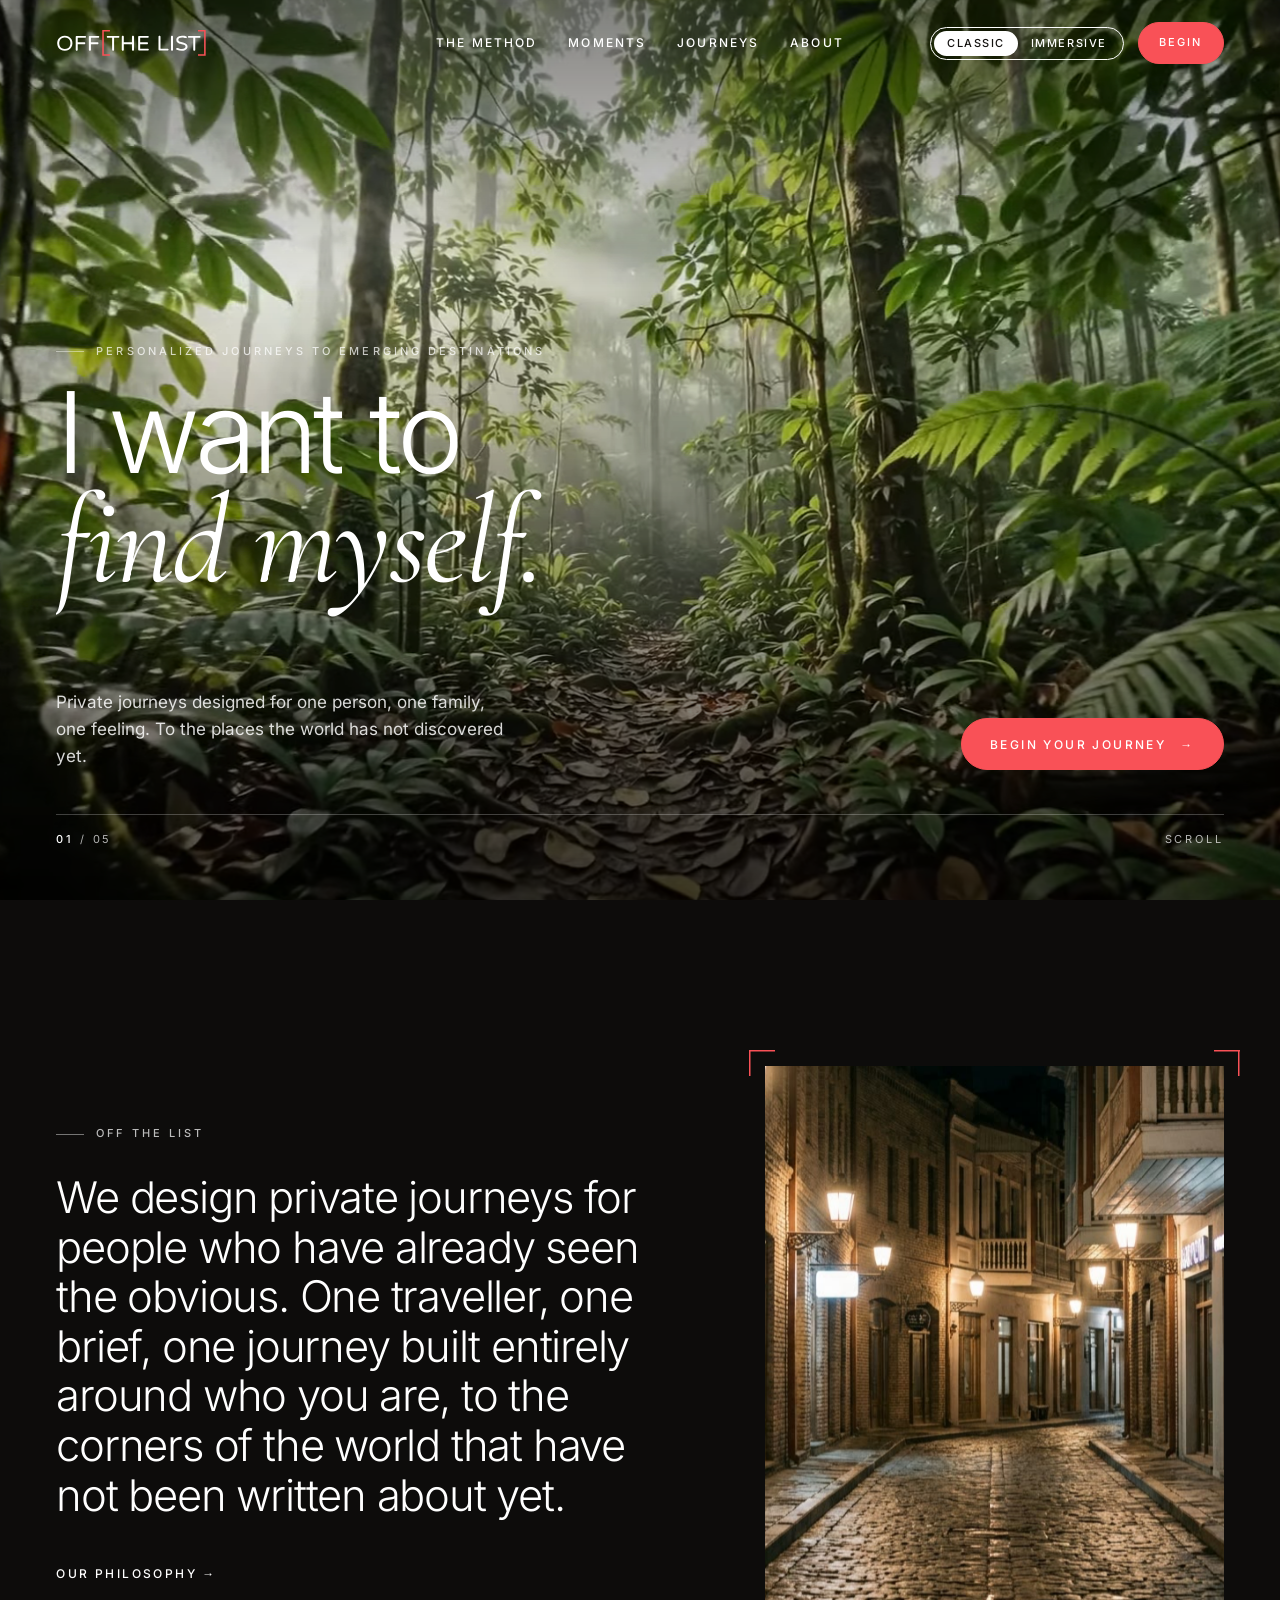
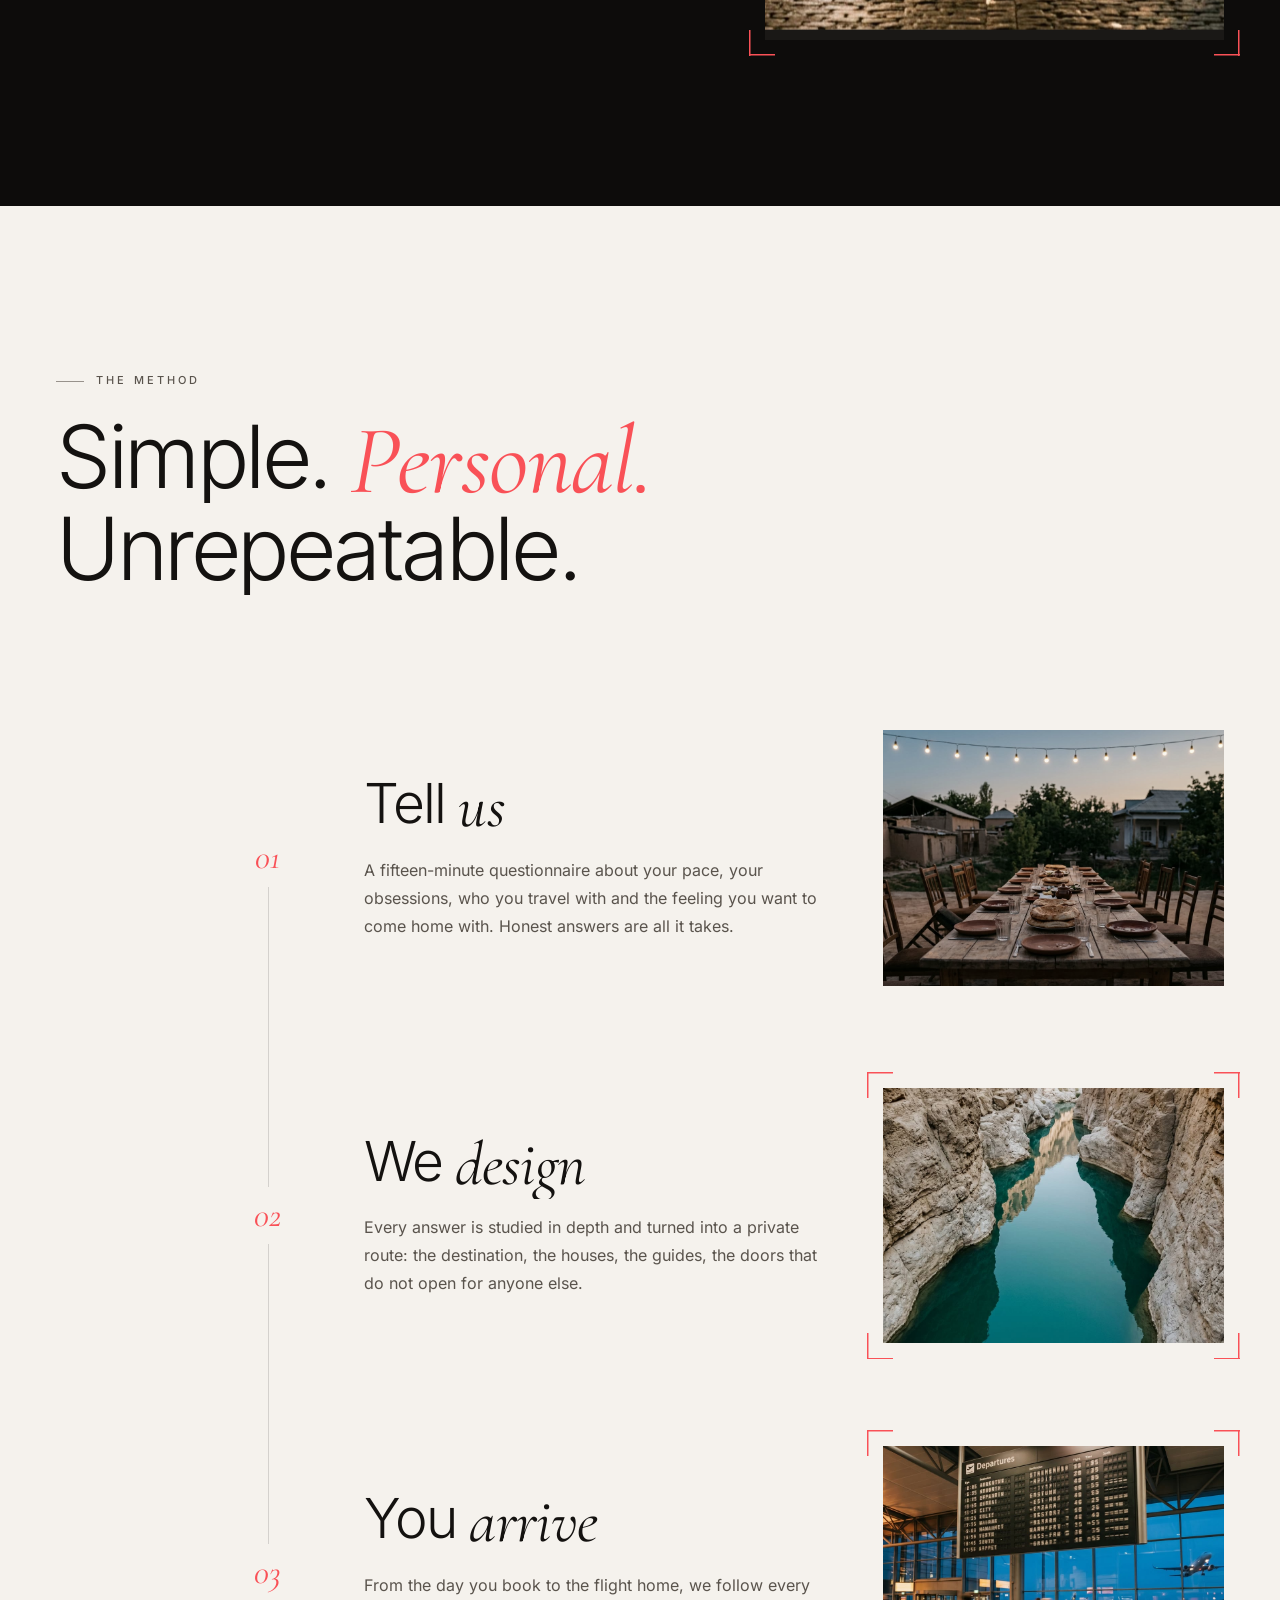
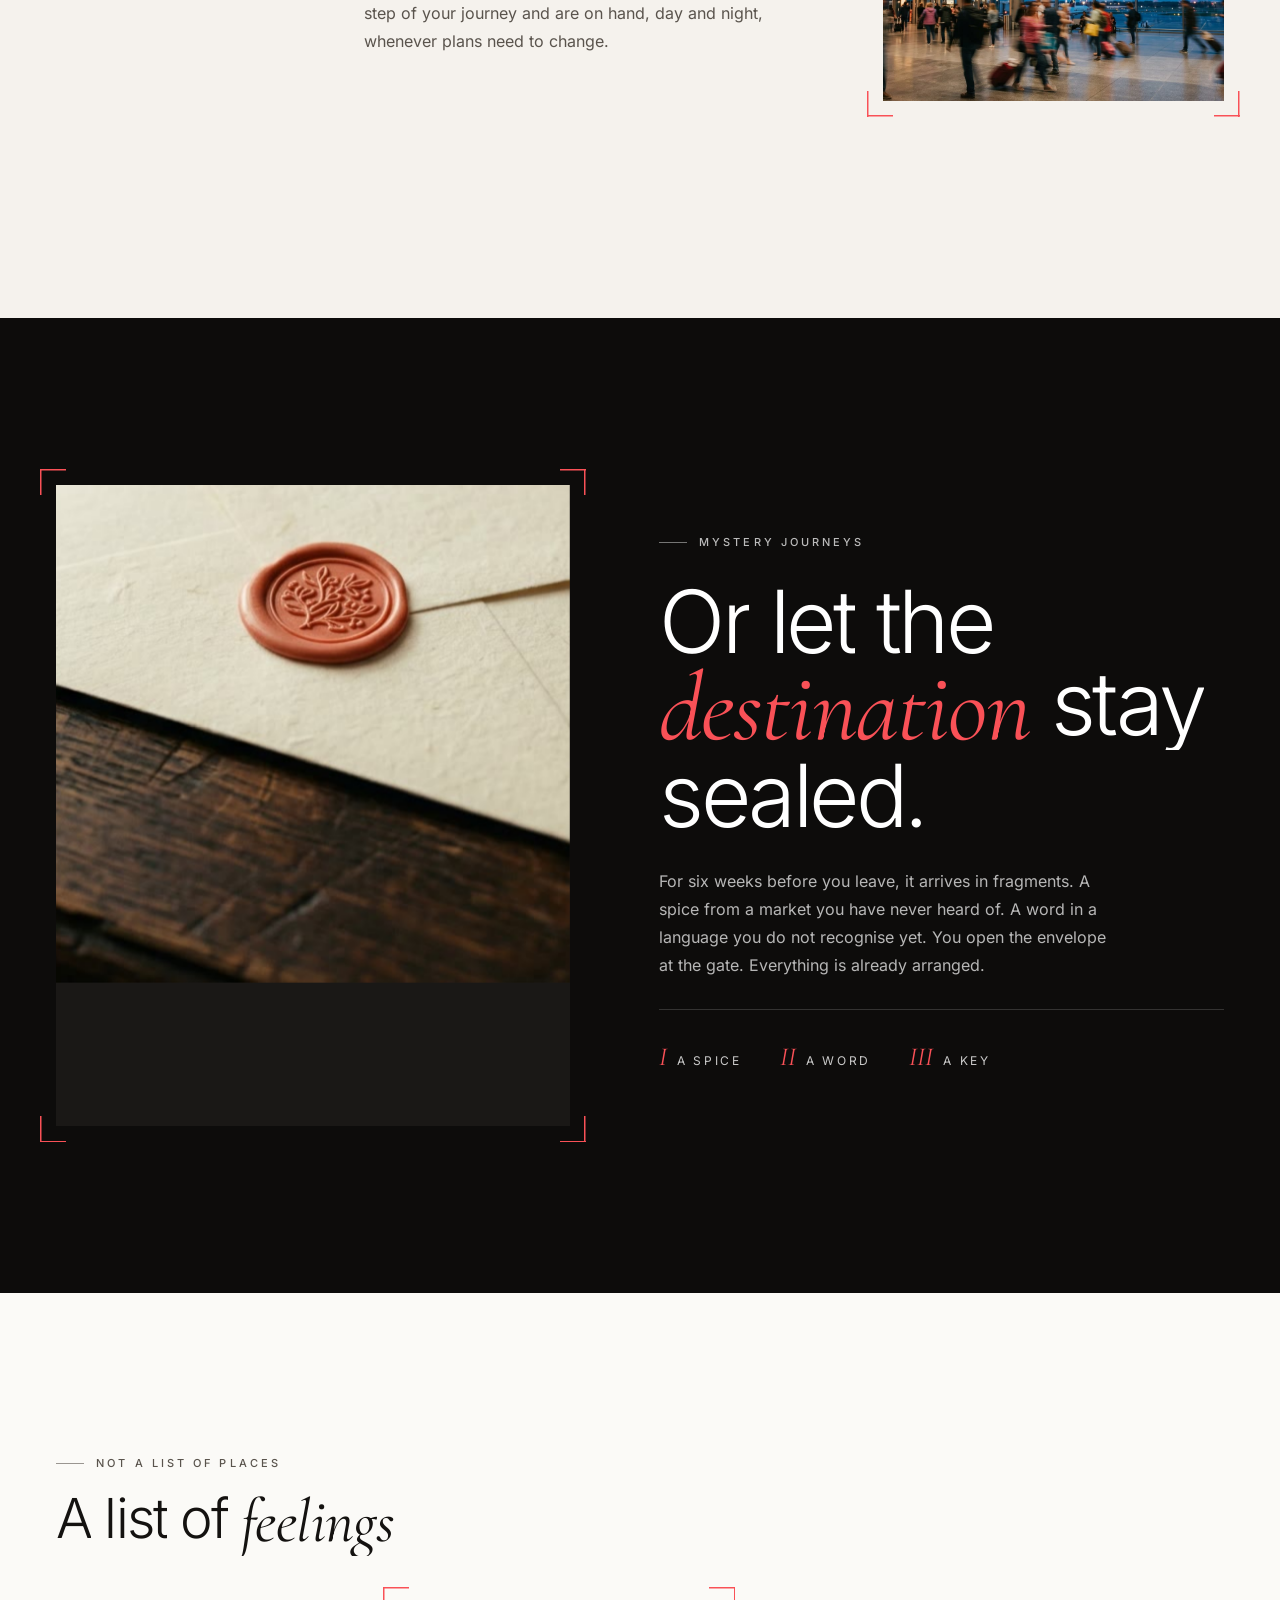
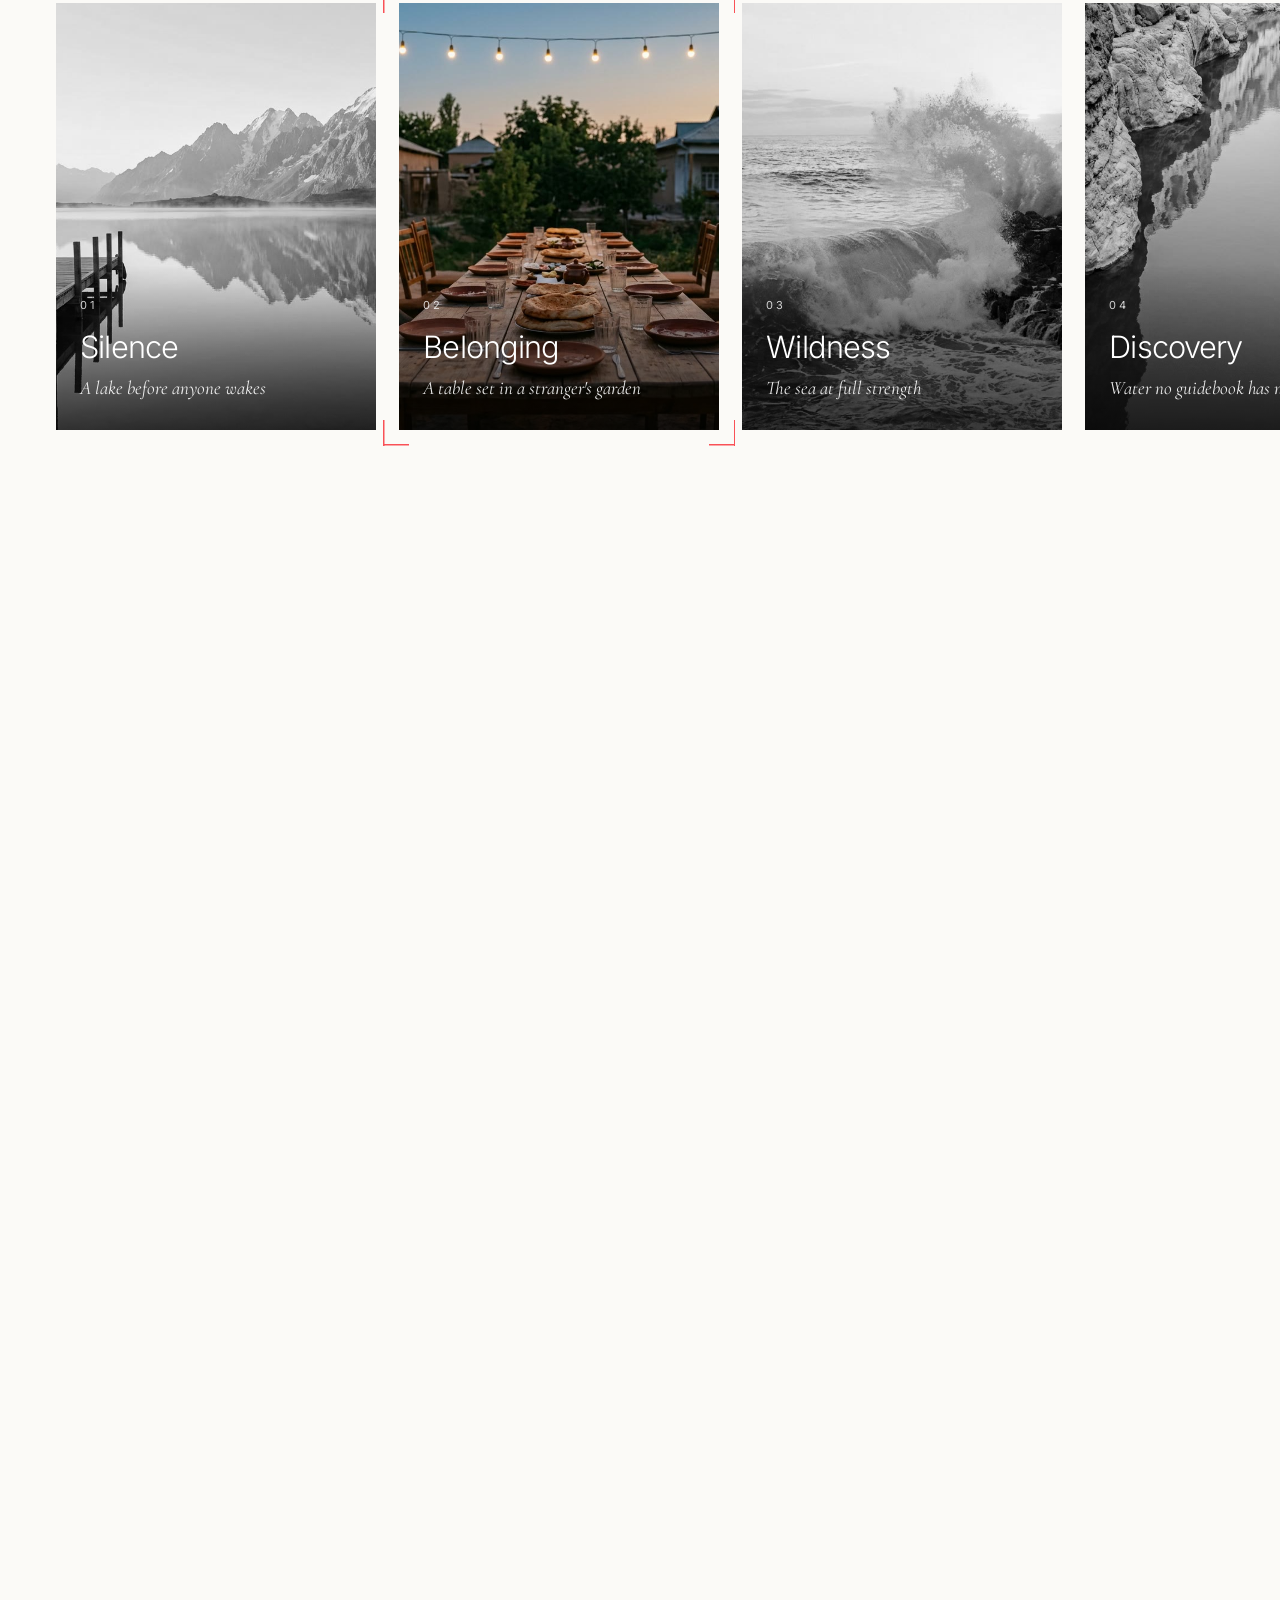
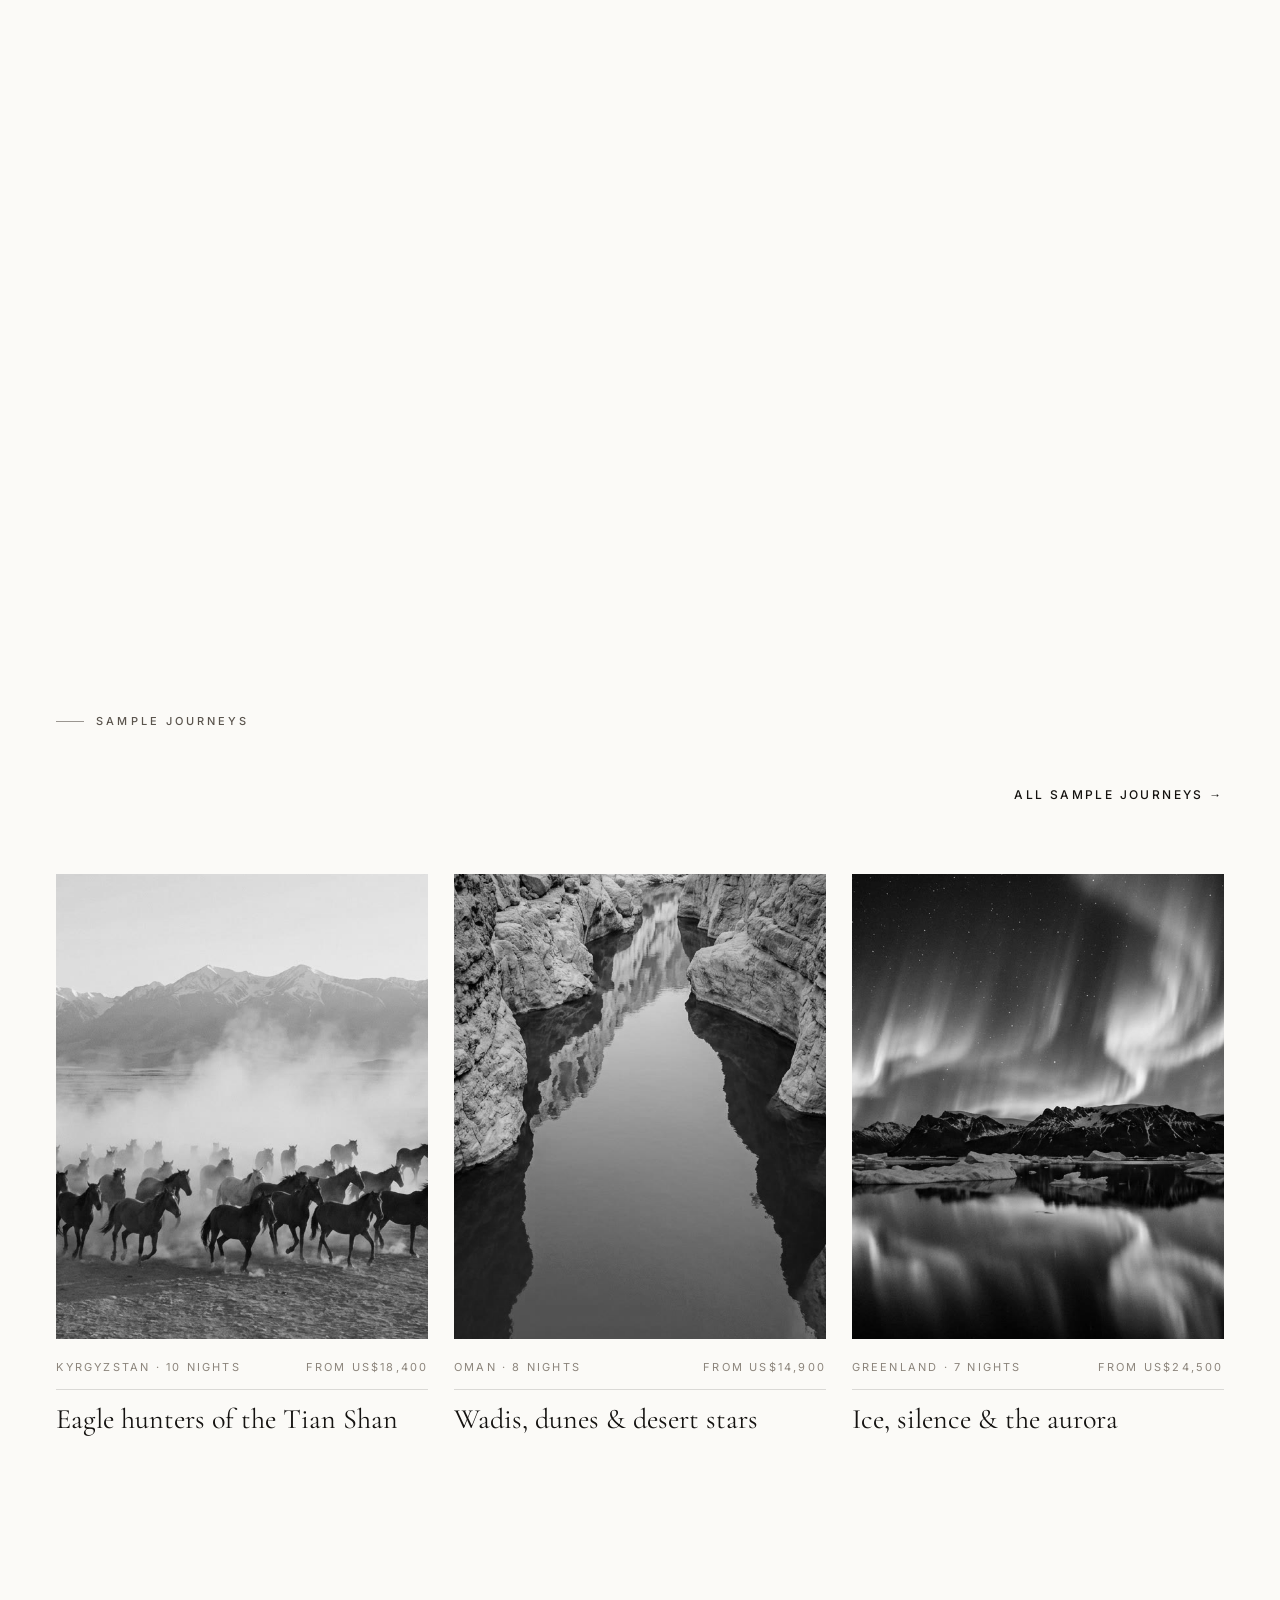
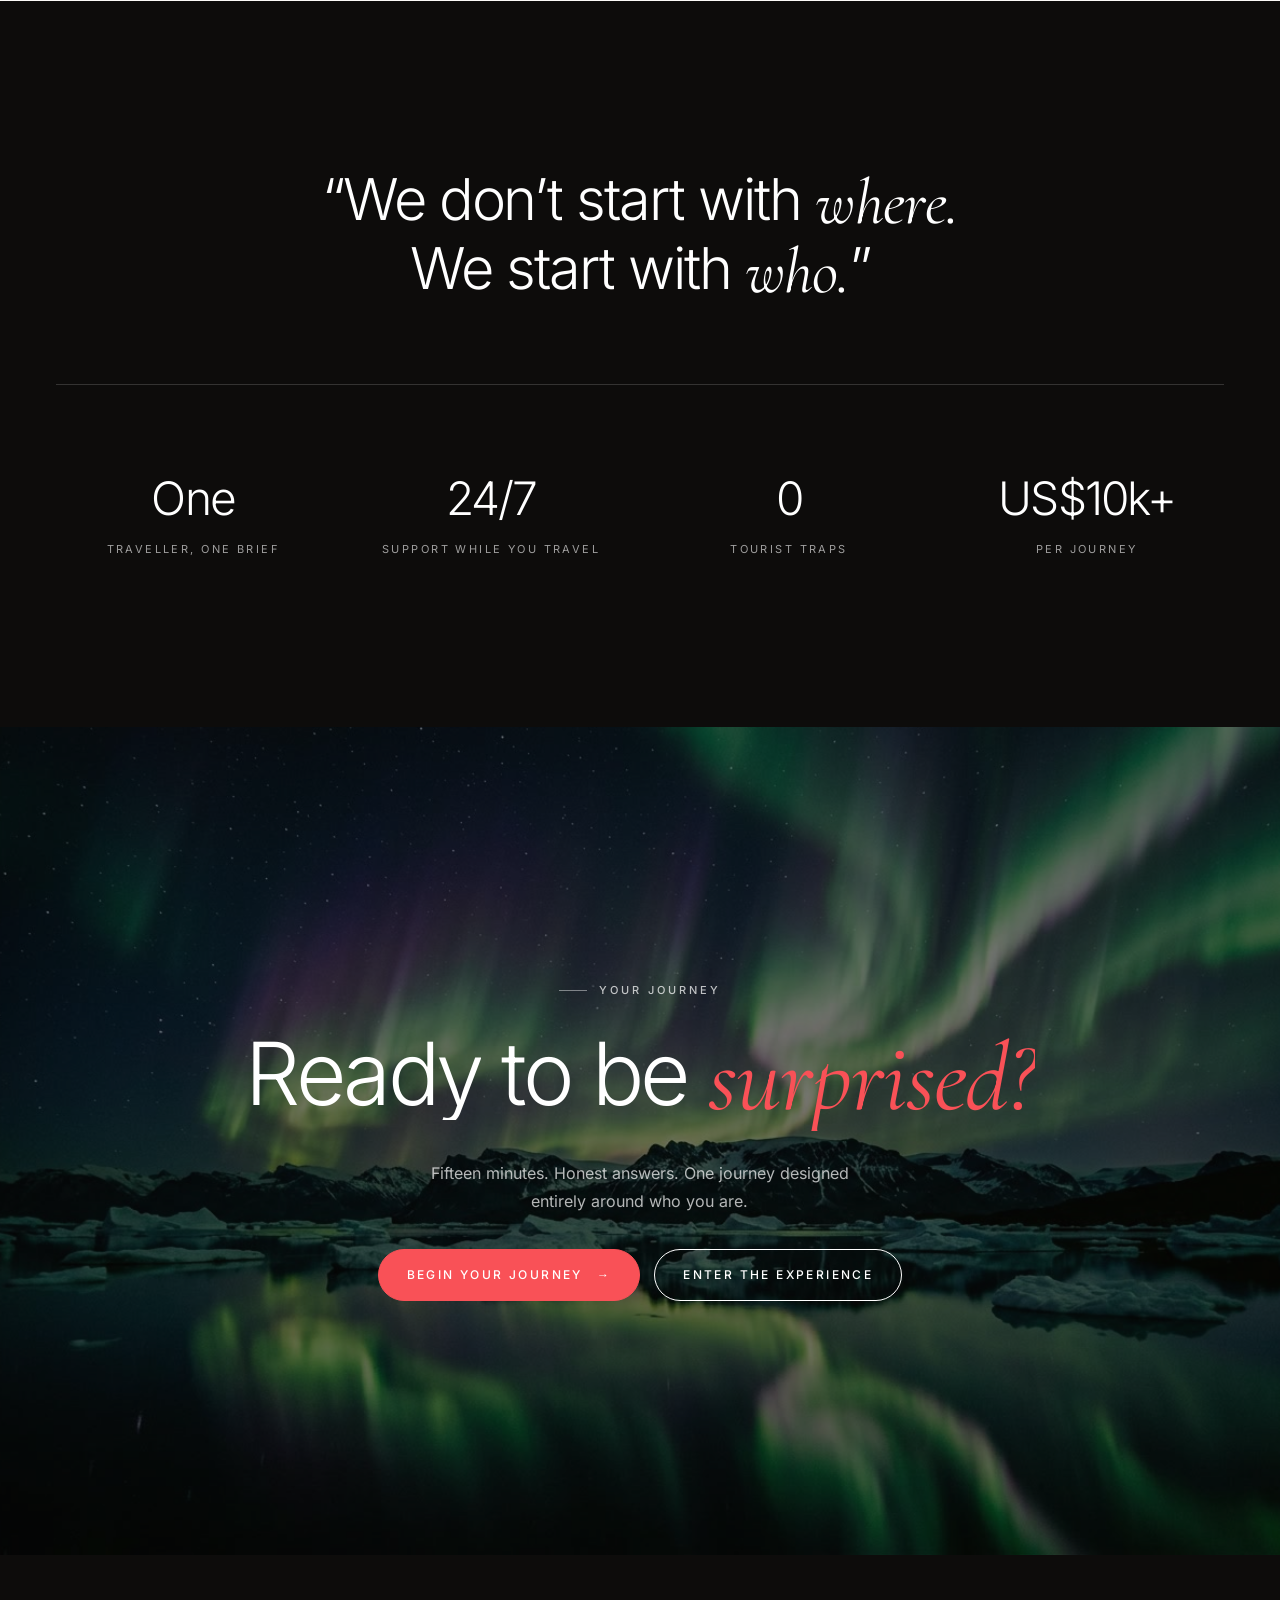
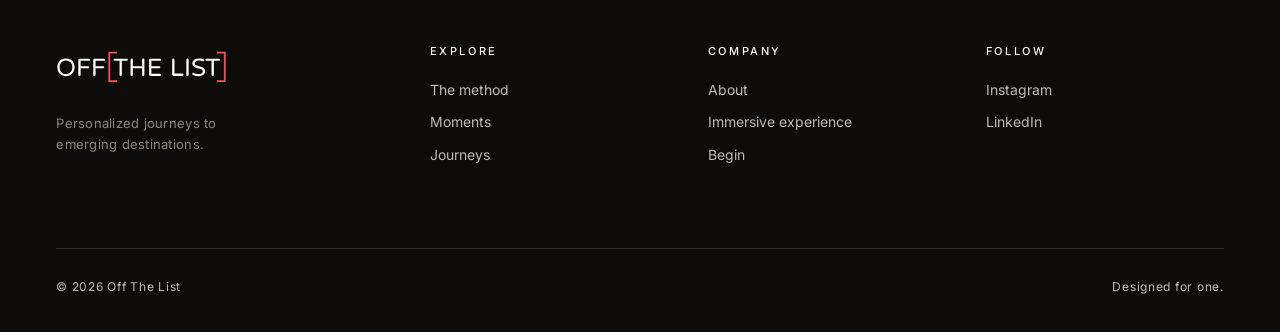
==== commit 4bc9b41b: "Esquinas por fuera de la foto y una sola tarjeta activa - Las esquinas coral del marco activo quedan" ====
--- a/index.html
+++ b/index.html
@@ -10,7 +10,7 @@
   <link rel="icon" href="assets/favicon.svg" type="image/svg+xml">
   <link rel="apple-touch-icon" href="assets/apple-touch-icon.png">
   <link rel="preload" href="assets/fonts/inter.woff2" as="font" type="font/woff2" crossorigin>
-  <link rel="stylesheet" href="lux.css?v=8">
+  <link rel="stylesheet" href="lux.css?v=10">
 </head>
 <body>
 
@@ -227,6 +227,6 @@
     <div class="footer-bottom"><span>© 2026 Off The List</span><span>Designed for one.</span></div>
   </footer>
 
-  <script src="lux.js?v=8"></script>
+  <script src="lux.js?v=10"></script>
 </body>
 </html>
--- a/lux.css
+++ b/lux.css
@@ -30,6 +30,7 @@
   font: 400 16px/1.6 var(--sans);
   -webkit-font-smoothing: antialiased;
   text-rendering: optimizeLegibility;
+  overflow-x: clip;
 }
 img, video { display: block; max-width: 100%; }
 a { color: inherit; text-decoration: none; }
@@ -217,15 +218,18 @@
 .sig .tone img { transition: filter 1s var(--ease), transform 1.4s var(--ease); }
 .sig:hover .tone { --g: 0; }
 
-/* Foto activa: esquinas en coral, como los corchetes del logo, a 16 px del borde */
+/* Foto activa: esquinas en coral, como los corchetes del logo, 16 px por fuera
+   de la foto. Con JS la foto se recorta en .tone-clip y el marco deja ver las esquinas. */
 .tone { position: relative; }
+.js .tone { overflow: visible; }
+.tone-clip { position: absolute; inset: 0; overflow: hidden; }
 .tone::after {
   --c: var(--coral);
   --l: 26px;
   --w: 1.5px;
   content: "";
   position: absolute;
-  inset: 16px;
+  inset: -16px;
   z-index: 2;
   pointer-events: none;
   background:
@@ -479,7 +483,7 @@
 }
 @media (max-width: 760px) {
   .hs-sticky { position: static; height: auto; padding: 96px 0; }
-  .hs-track { width: auto; overflow-x: auto; scroll-snap-type: x mandatory; transform: none !important; -webkit-overflow-scrolling: touch; }
+  .hs-track { width: auto; overflow-x: auto; padding-top: 20px; padding-bottom: 20px; scroll-snap-type: x mandatory; transform: none !important; -webkit-overflow-scrolling: touch; }
   .dest { width: 74vw; scroll-snap-align: center; }
   .signature-head { flex-direction: column; align-items: flex-start; }
 }
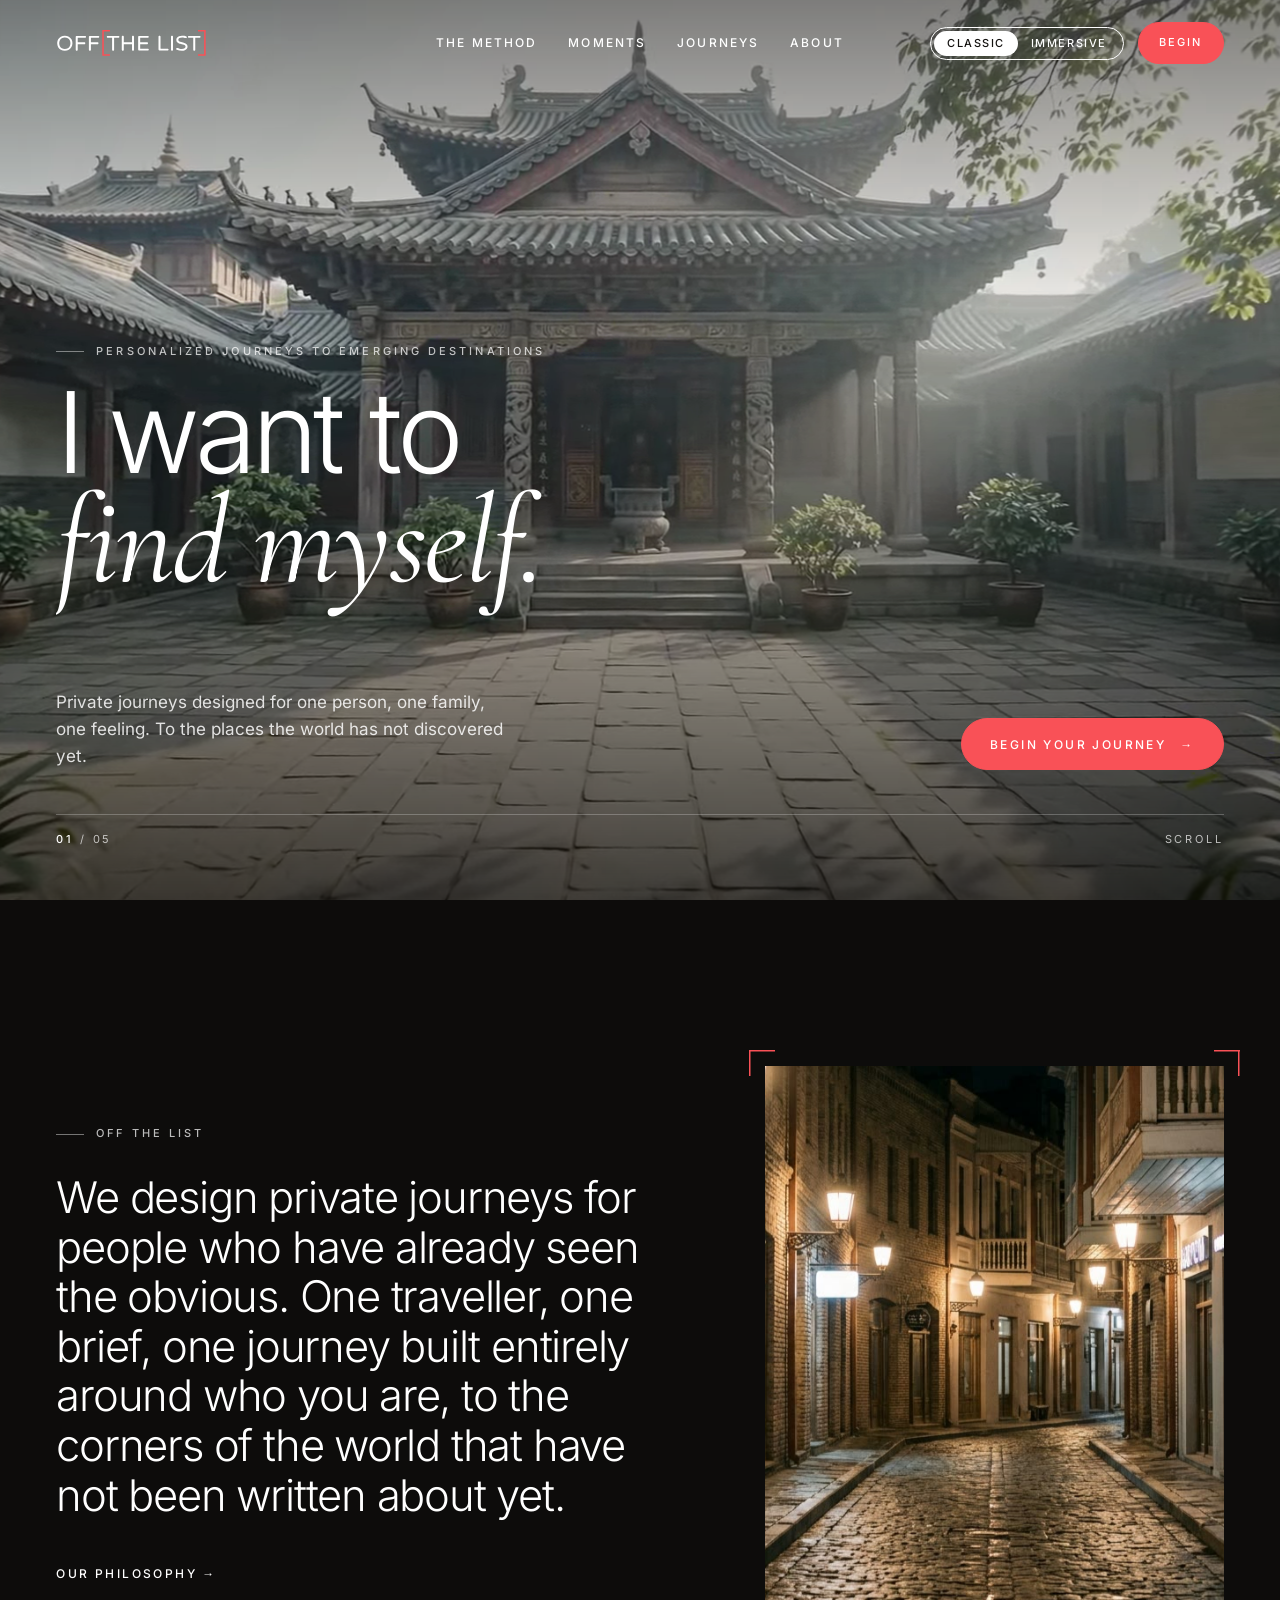
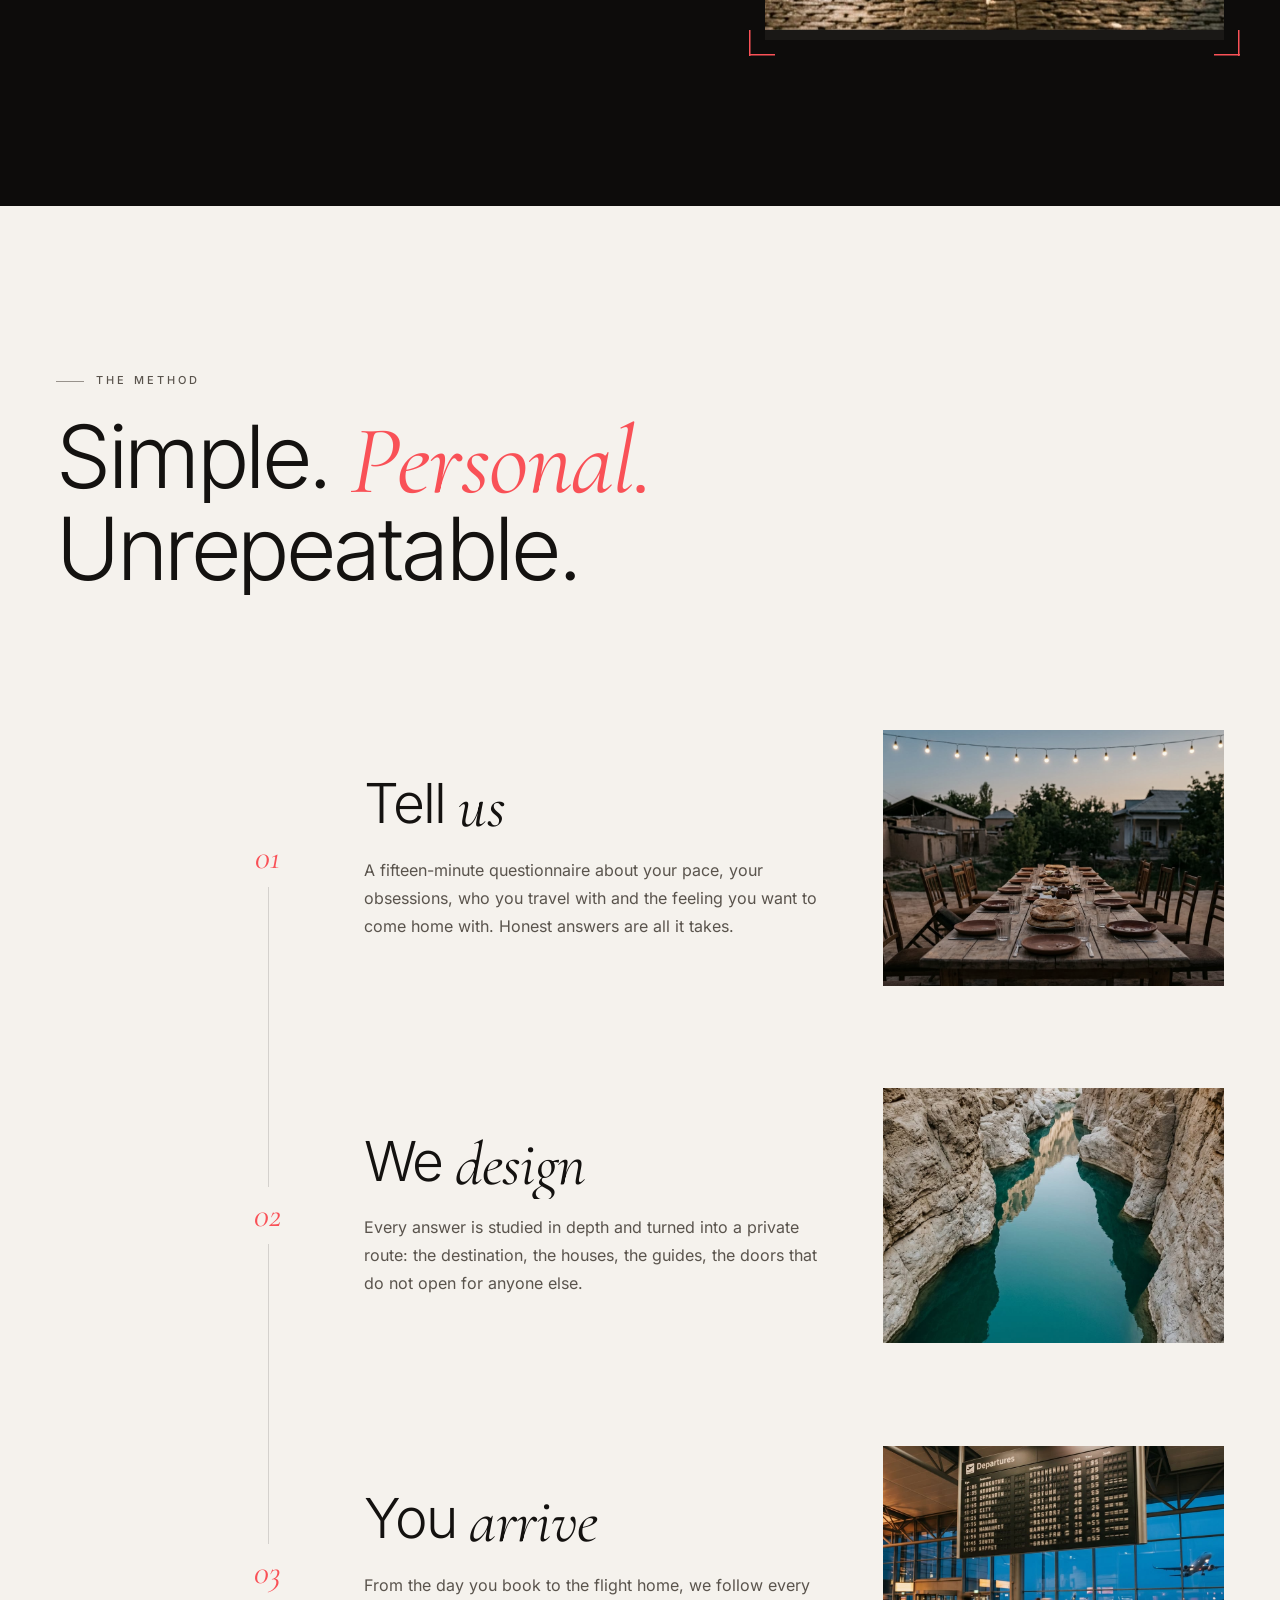
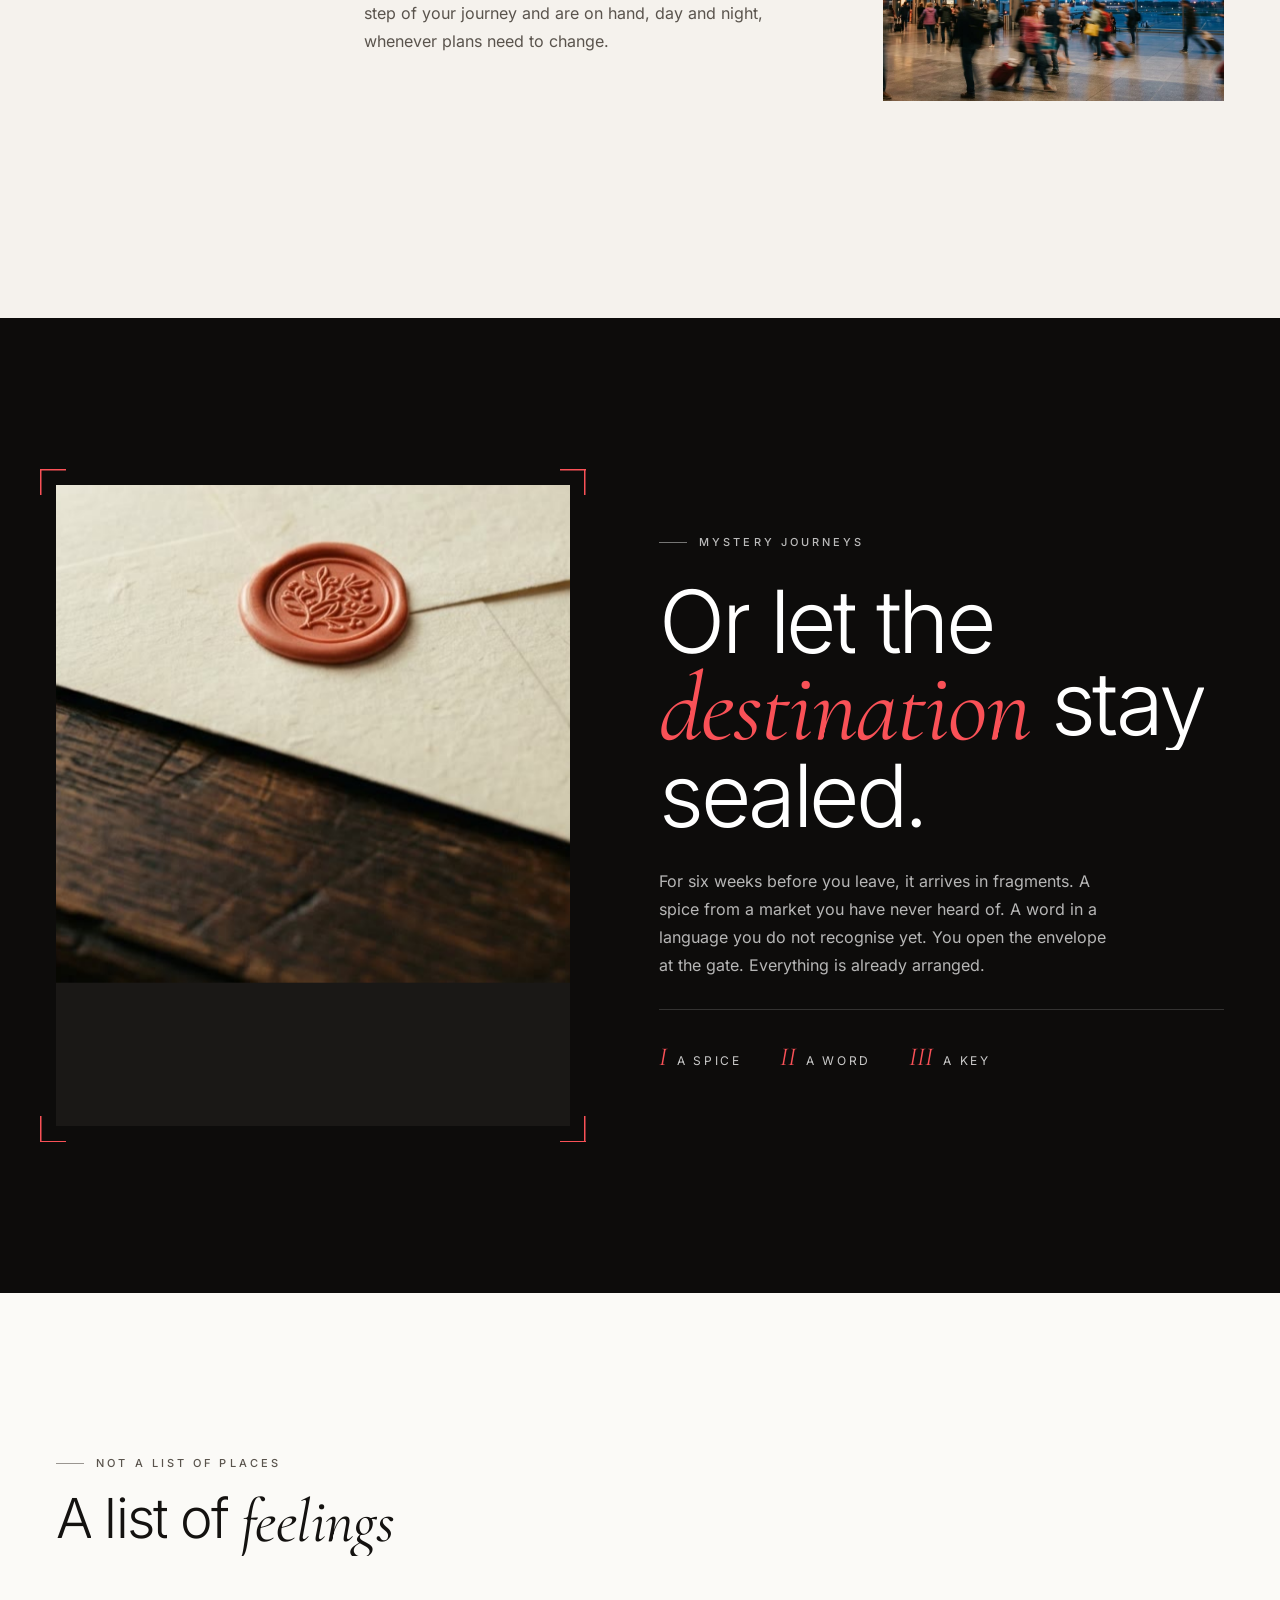
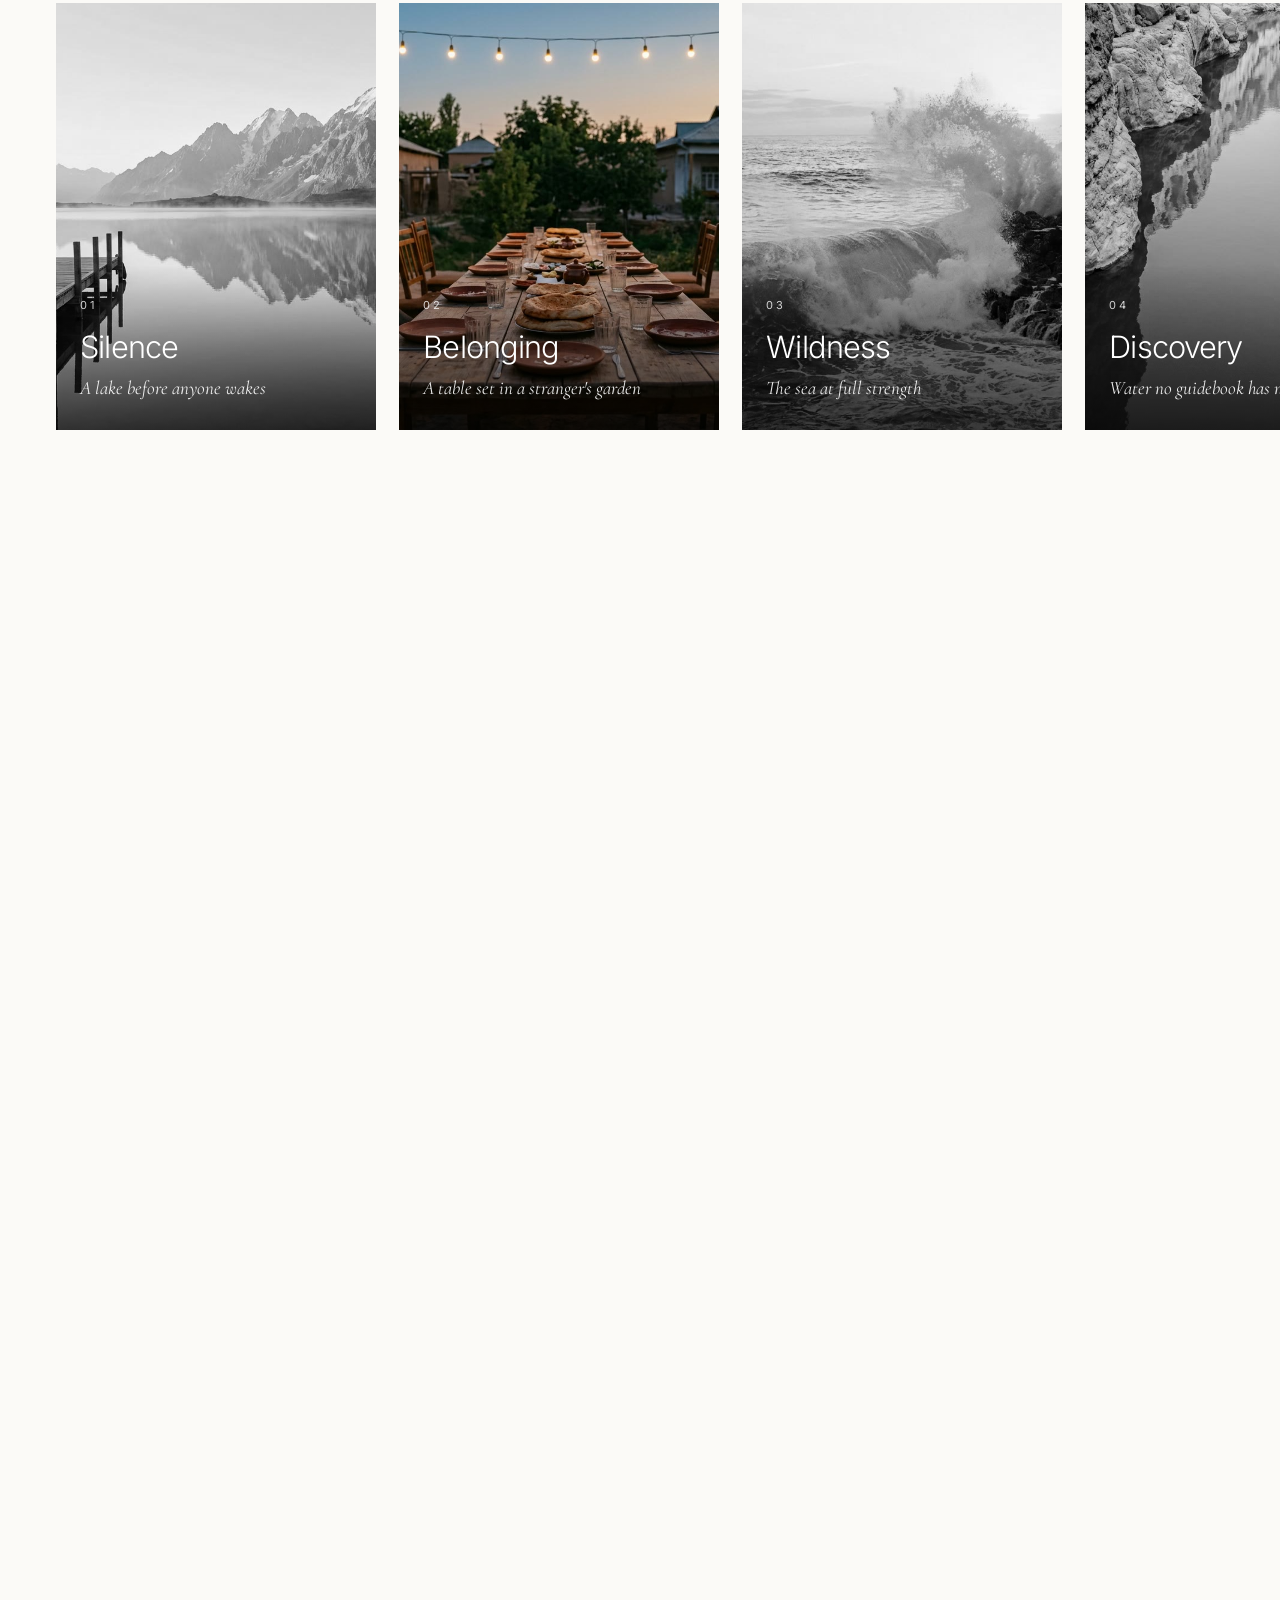
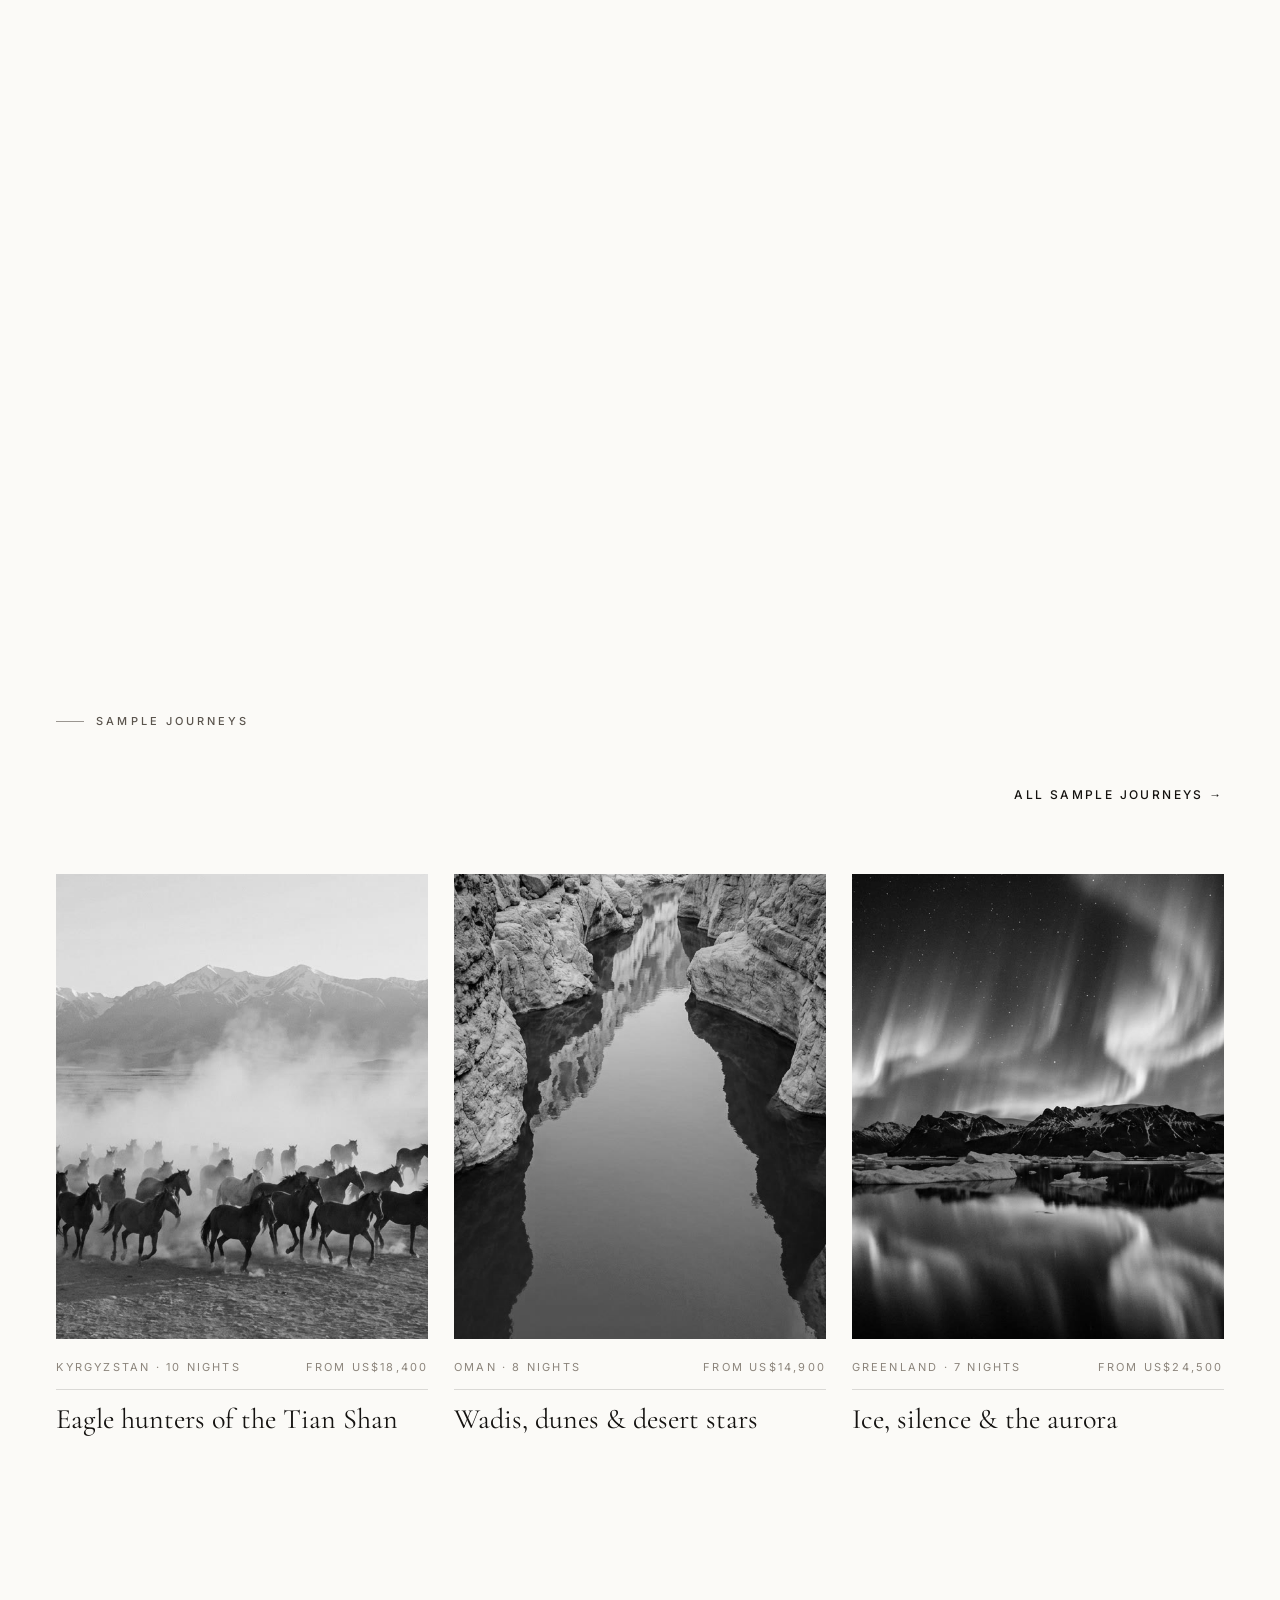
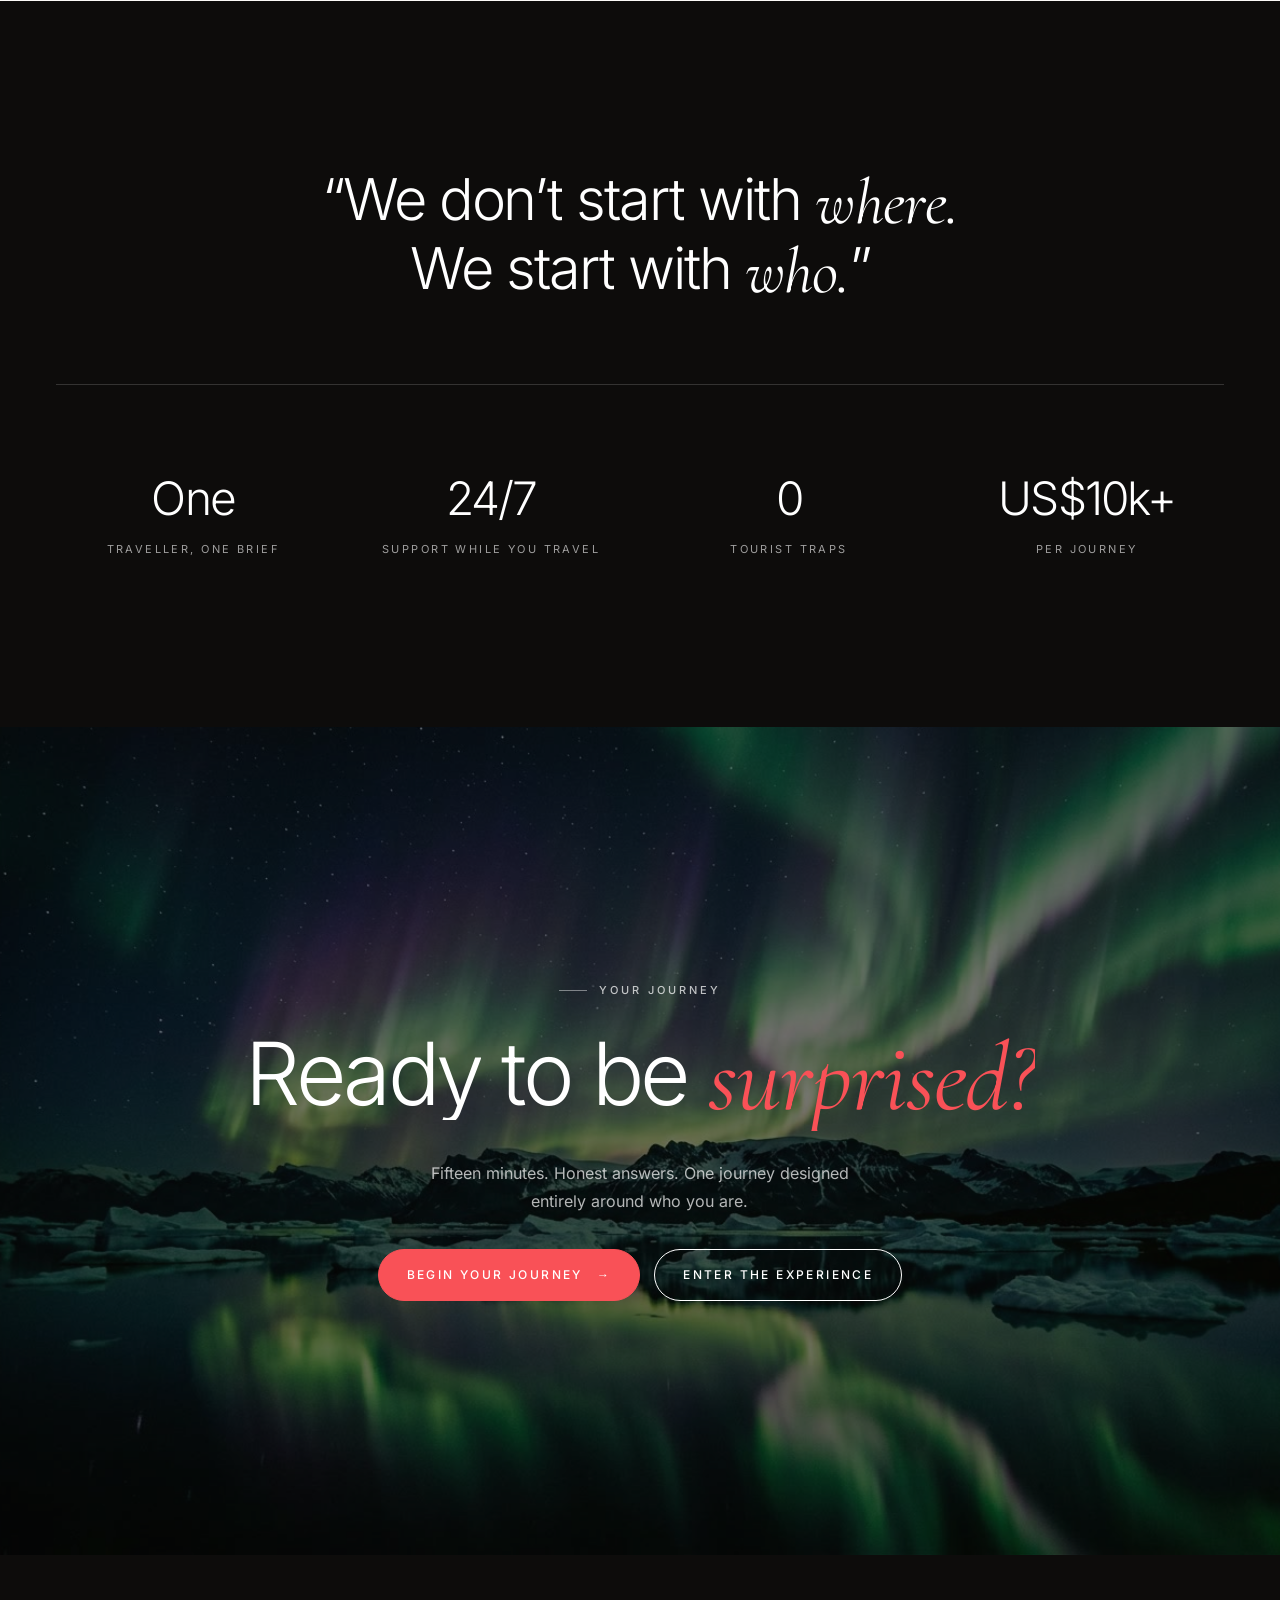
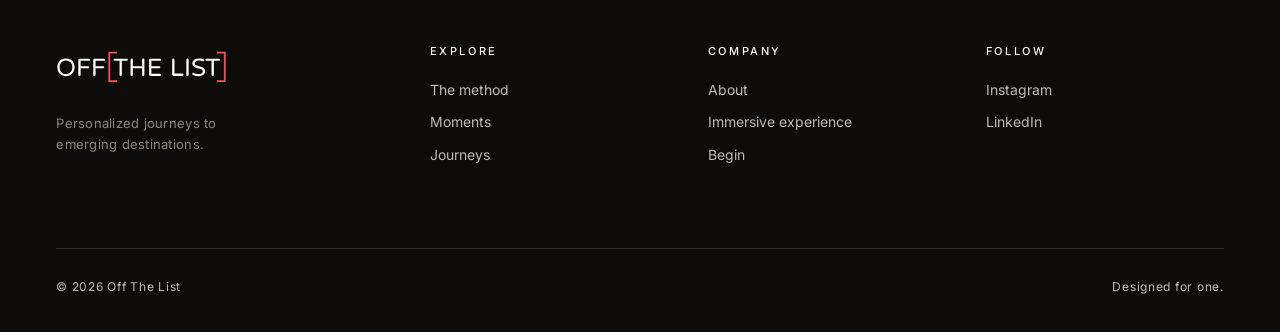
==== commit 6e847212: "Sin esquinas en las fotos del método y de A list of feelings Co-Authored-By: Claude Opus 5.5 <norepl" ====
--- a/index.html
+++ b/index.html
@@ -10,7 +10,7 @@
   <link rel="icon" href="assets/favicon.svg" type="image/svg+xml">
   <link rel="apple-touch-icon" href="assets/apple-touch-icon.png">
   <link rel="preload" href="assets/fonts/inter.woff2" as="font" type="font/woff2" crossorigin>
-  <link rel="stylesheet" href="lux.css?v=10">
+  <link rel="stylesheet" href="lux.css?v=11">
 </head>
 <body>
 
--- a/lux.css
+++ b/lux.css
@@ -247,7 +247,7 @@
   transition: opacity .6s ease, transform .9s var(--ease);
 }
 .tone.is-active::after, .dest.is-color::after, .sig:hover .tone::after { opacity: 1; transform: none; }
-.page-hero .tone::after, .closing .tone::after { display: none; }
+.page-hero .tone::after, .closing .tone::after, .method-img::after, .dest::after { display: none; }
 
 /* ---------- Animaciones de texto y entrada ---------- */
 
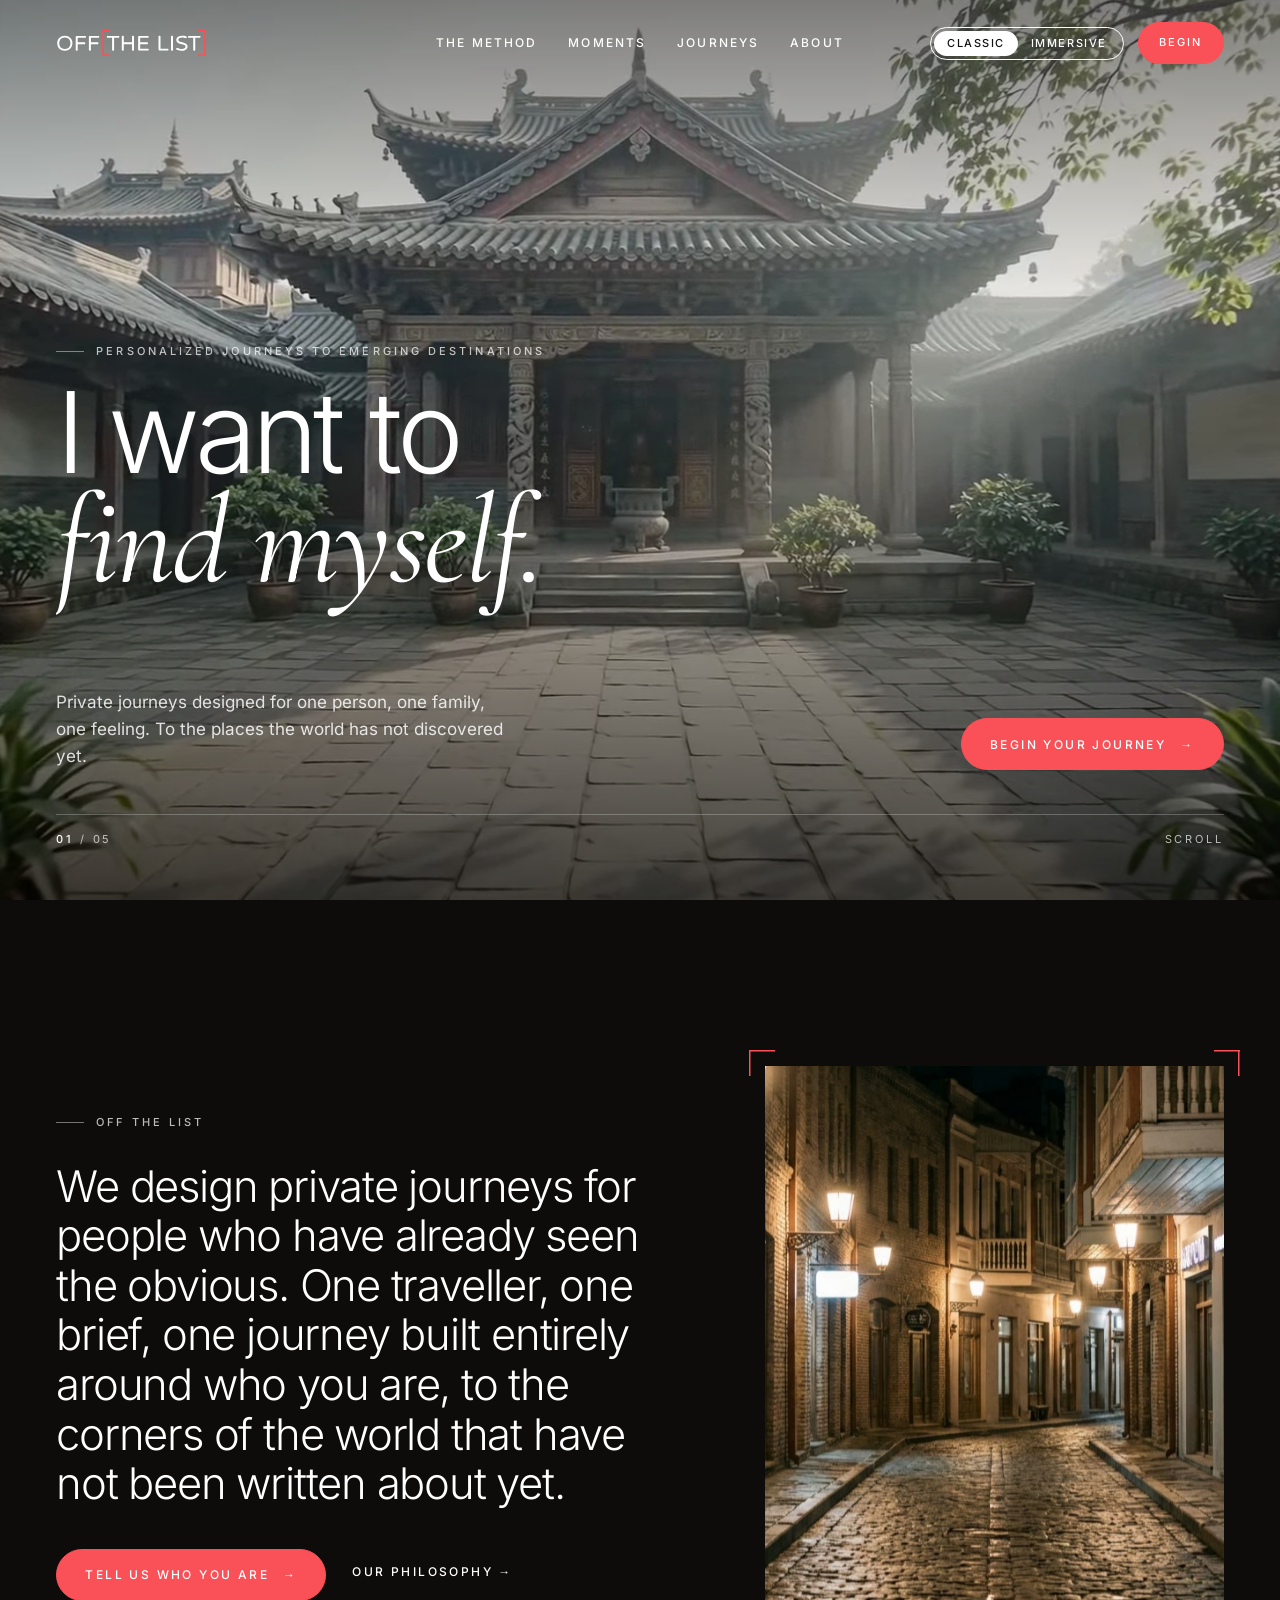
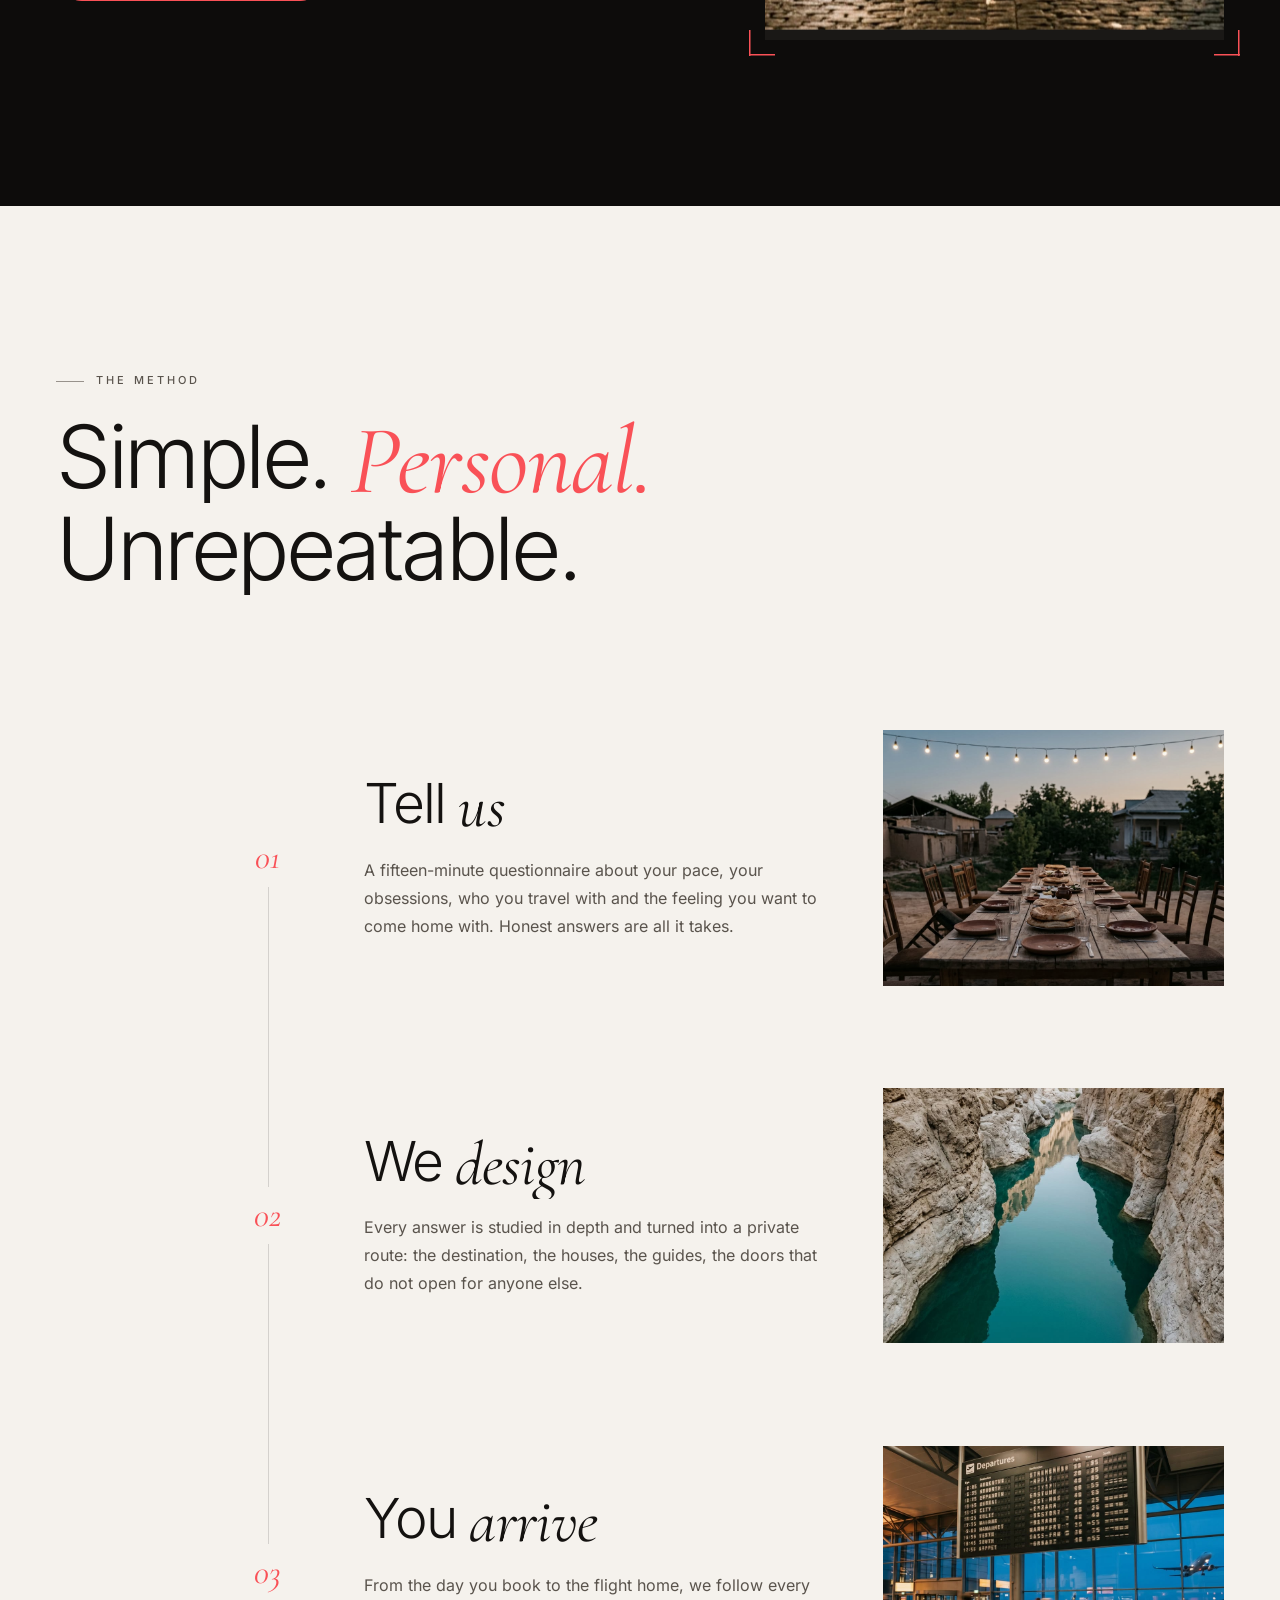
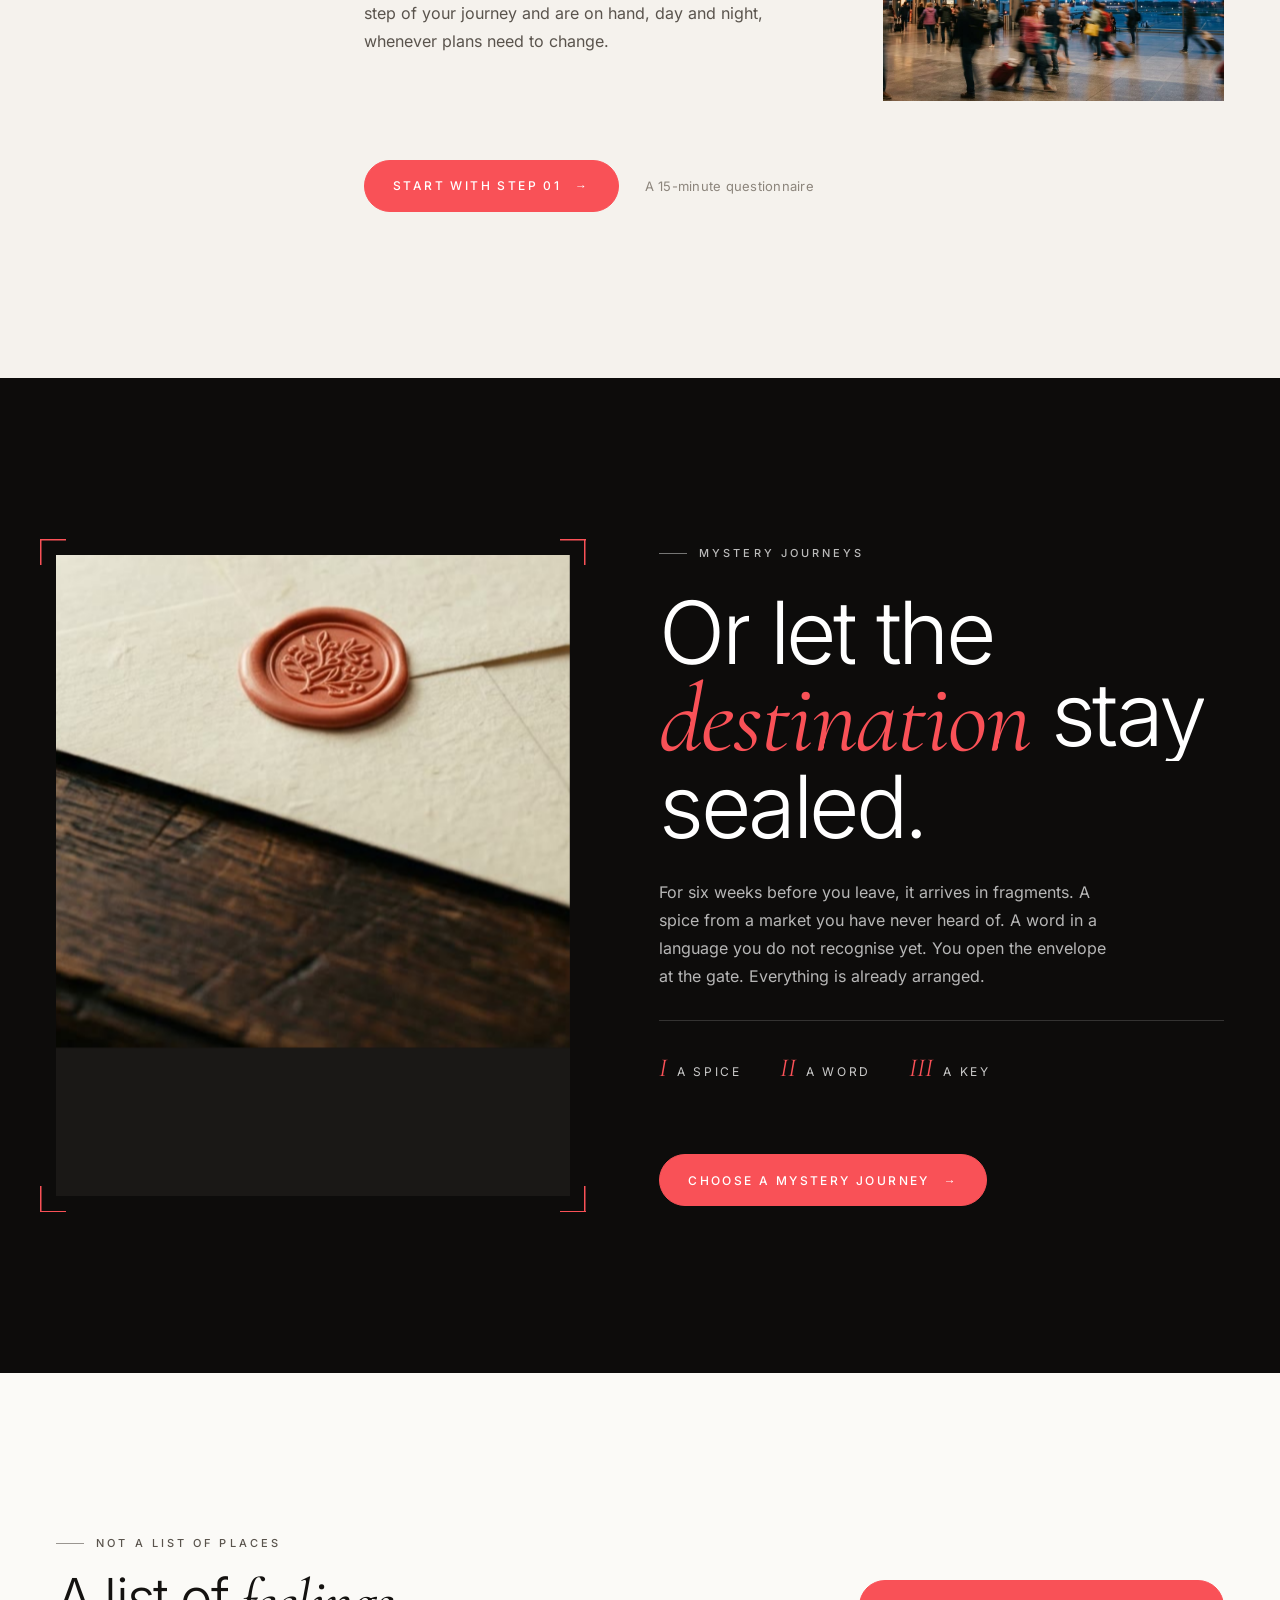
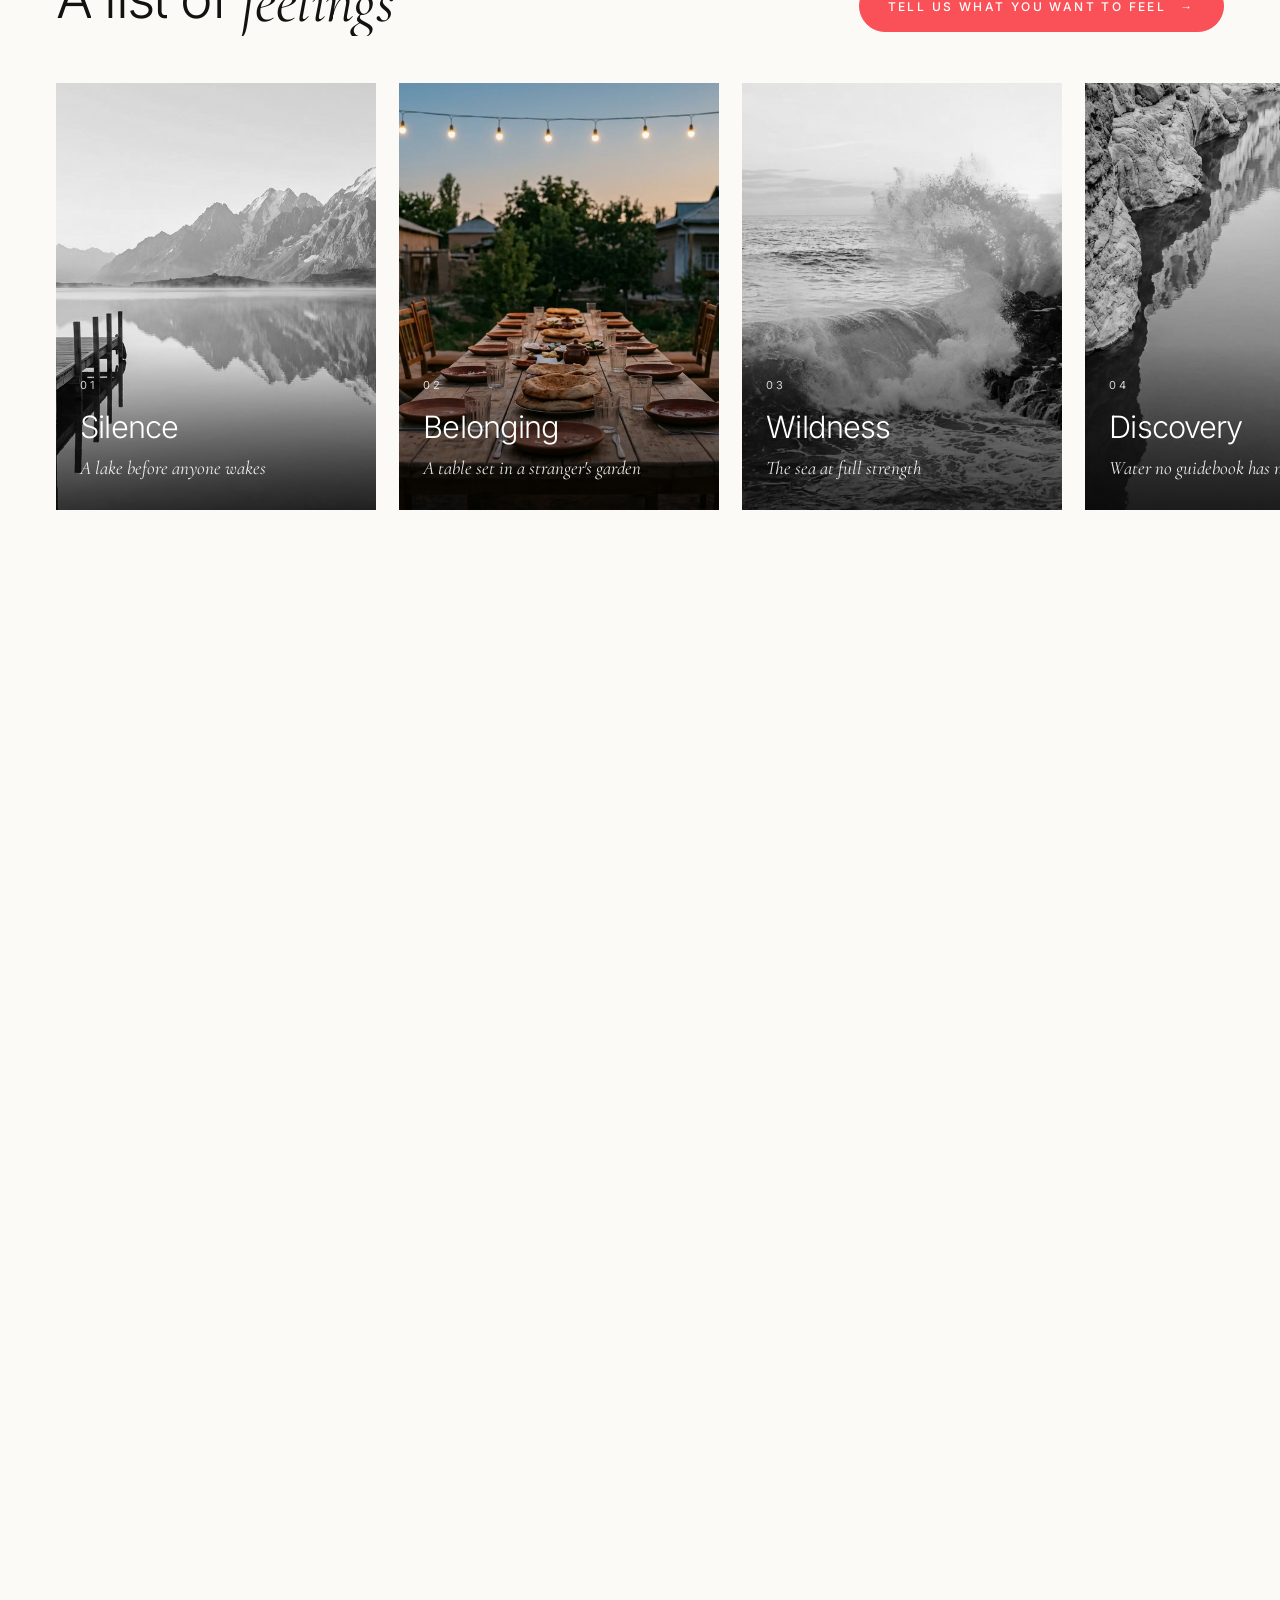
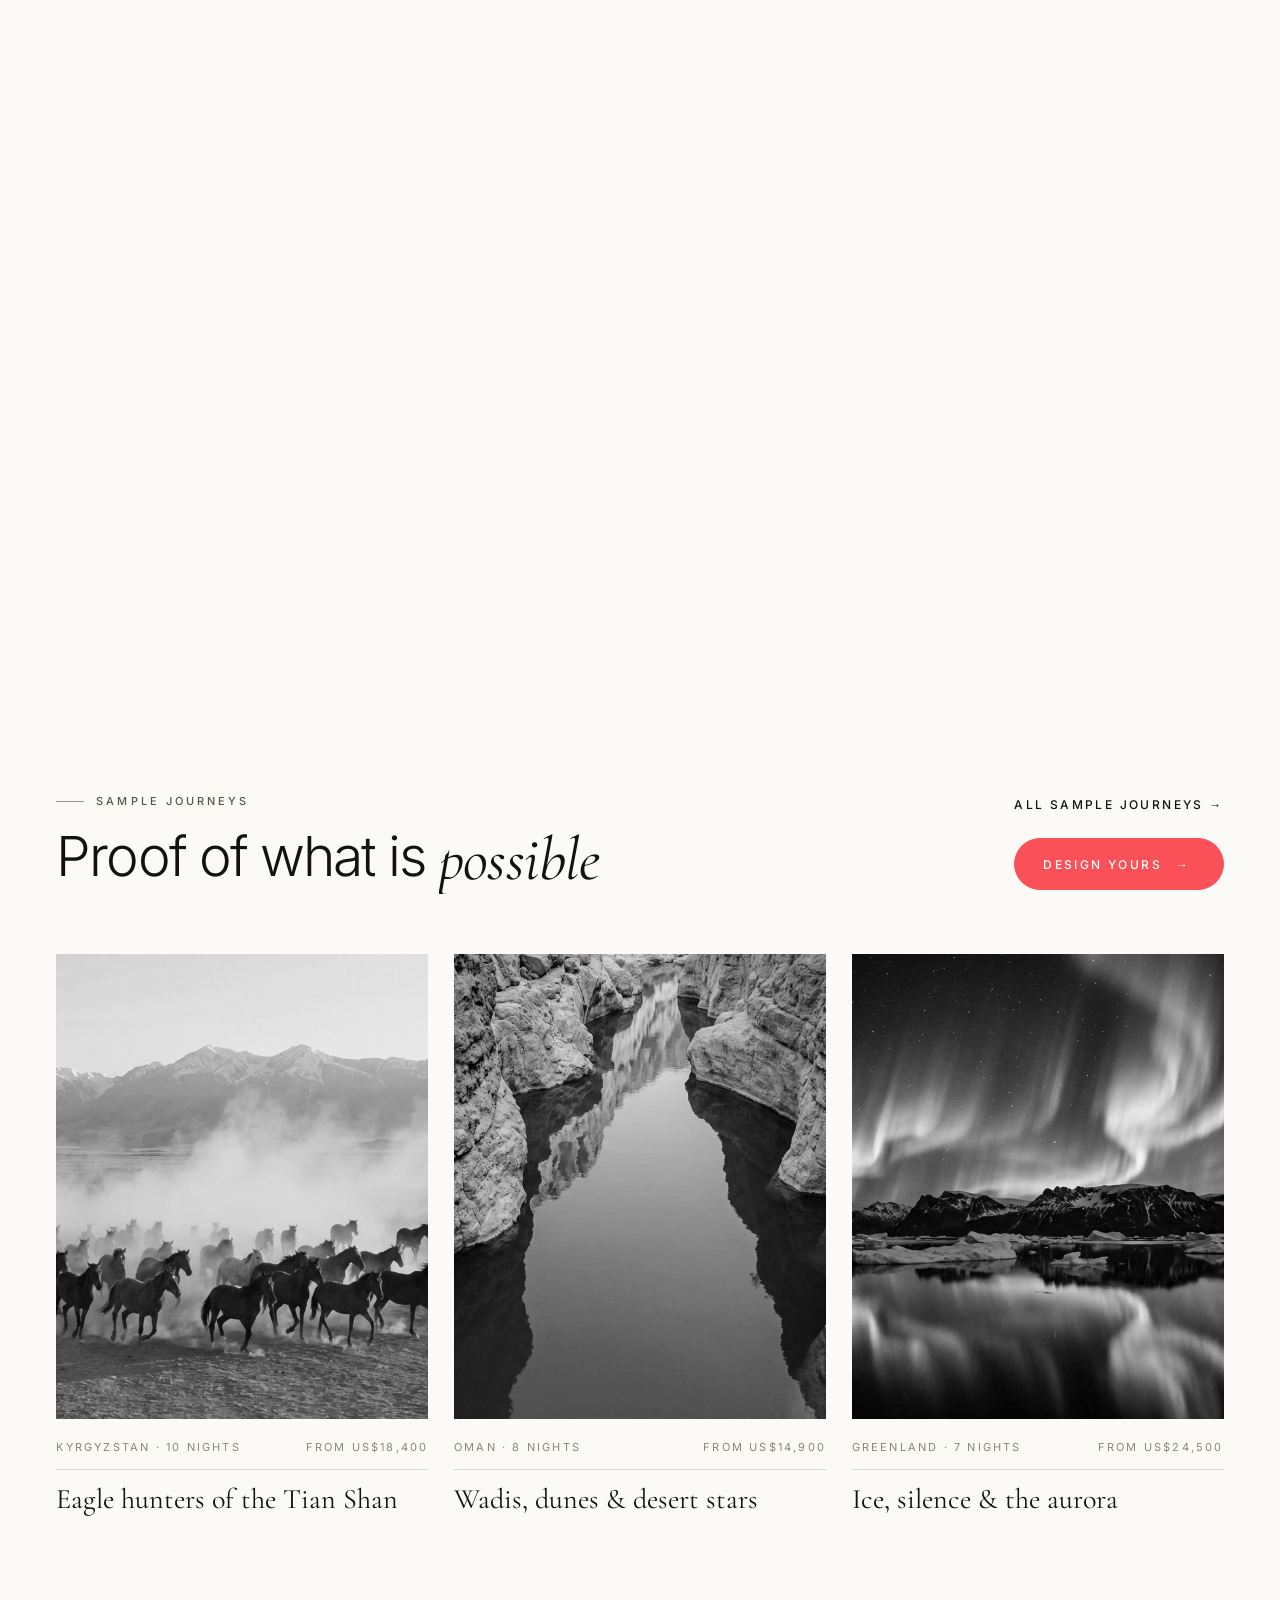
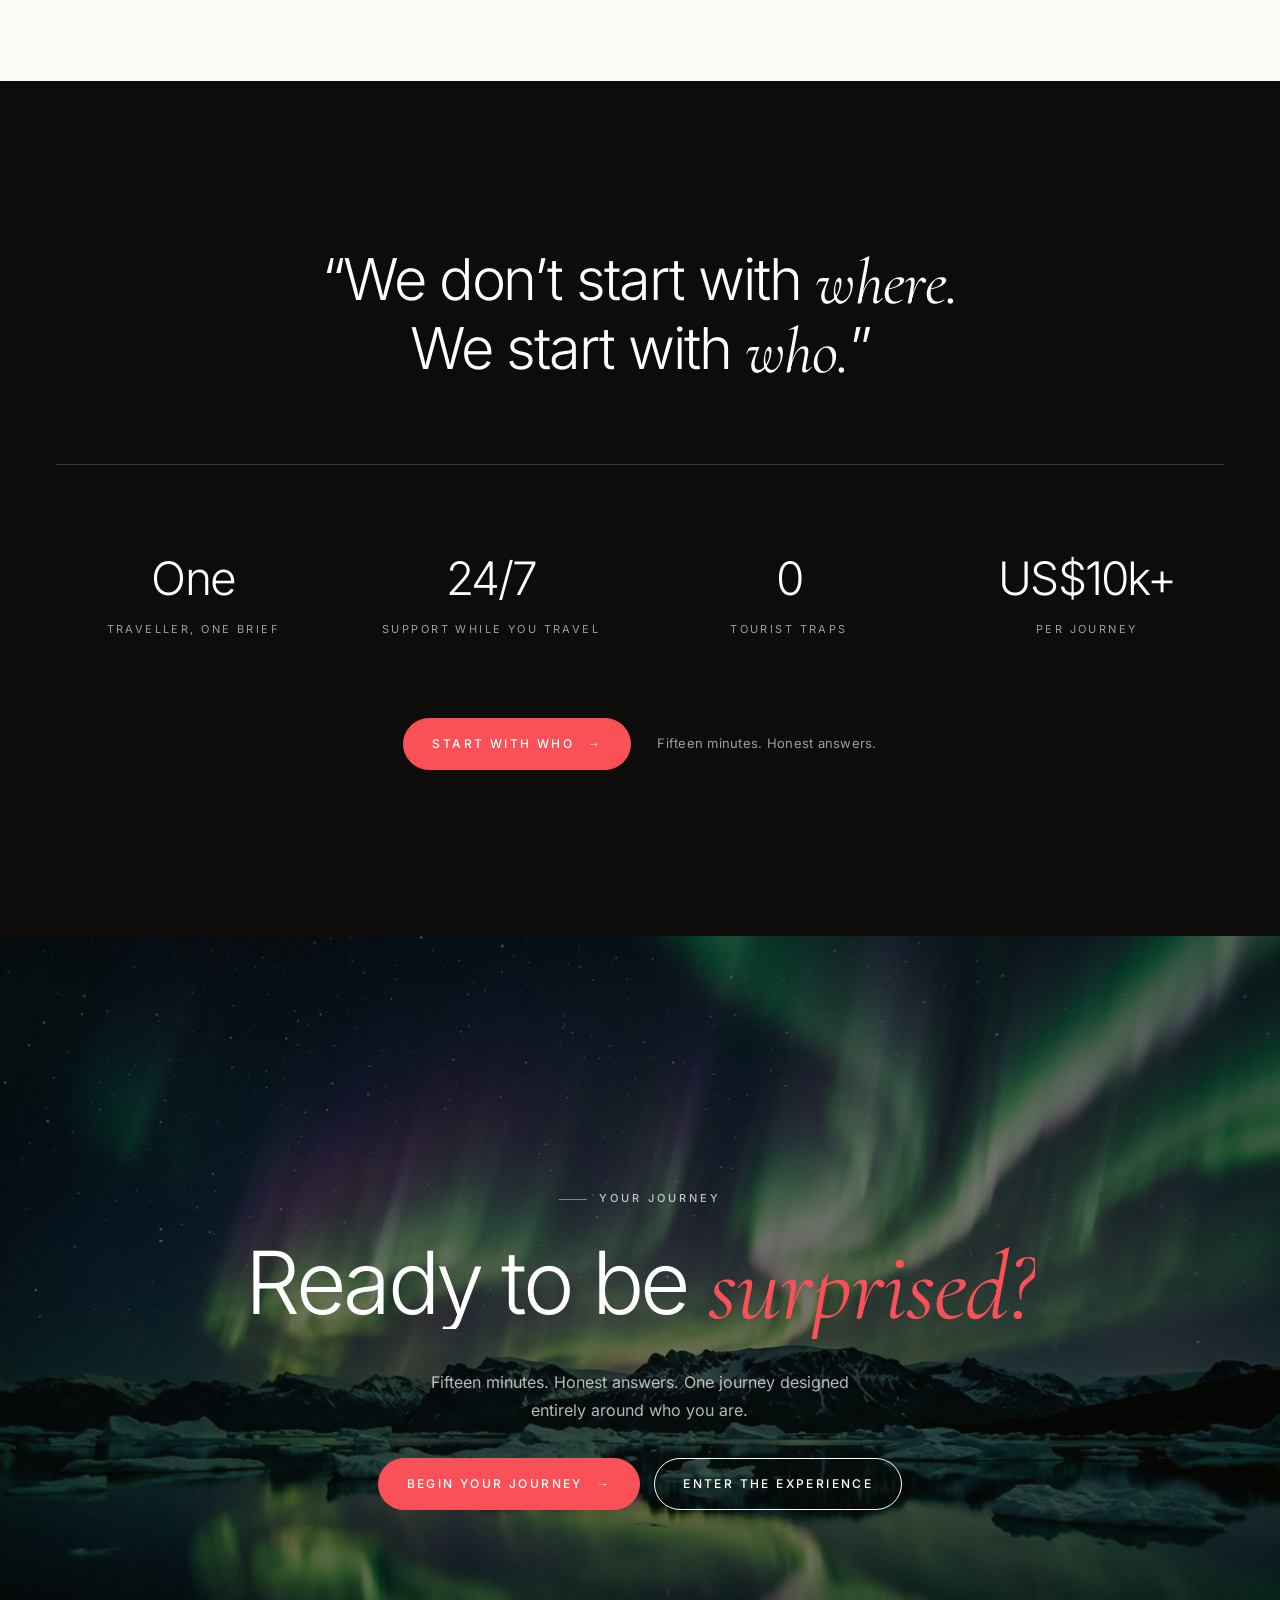
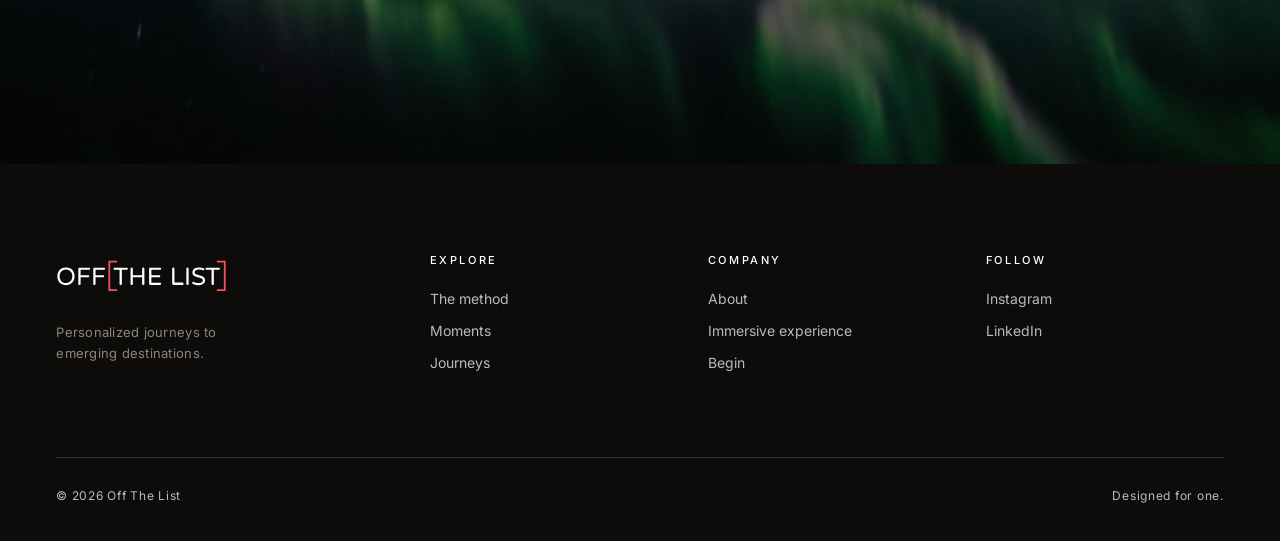
==== commit a7c53366: "CTA al quiz en cada sección - Home: un botón al quiz en manifiesto, método, misterio, sensaciones,  " ====
--- a/index.html
+++ b/index.html
@@ -10,7 +10,7 @@
   <link rel="icon" href="assets/favicon.svg" type="image/svg+xml">
   <link rel="apple-touch-icon" href="assets/apple-touch-icon.png">
   <link rel="preload" href="assets/fonts/inter.woff2" as="font" type="font/woff2" crossorigin>
-  <link rel="stylesheet" href="lux.css?v=11">
+  <link rel="stylesheet" href="lux.css?v=12">
 </head>
 <body>
 
@@ -76,7 +76,7 @@
         <div>
           <p class="eyebrow" data-reveal>Off The List</p>
           <p class="manifesto-text" data-scrub>We design private journeys for people who have already seen the obvious. One traveller, one brief, one journey built entirely around who you are, to the corners of the world that have not been written about yet.</p>
-          <a class="link" href="about.html" data-reveal>Our philosophy →</a>
+          <div class="cta" data-reveal><a class="btn btn-coral" href="https://off-the-list-poc.vercel.app/#entry">Tell us who you are <span class="arrow">→</span></a><a class="link" href="about.html">Our philosophy →</a></div>
         </div>
         <figure class="manifesto-figure tone" data-color>
           <img src="assets/lux/callejon.jpg" alt="An empty old-town alley at night in Tbilisi" data-parallax=".08">
@@ -118,6 +118,7 @@
           <figure class="method-img tone" data-color><img src="assets/lux/aeropuerto.jpg" alt="An airport terminal at dusk"></figure>
         </li>
       </ol>
+        <div class="cta" data-reveal><a class="btn btn-coral" href="https://off-the-list-poc.vercel.app/#entry">Start with step 01 <span class="arrow">→</span></a><span class="cta-note">A 15-minute questionnaire</span></div>
       </div>
     </section>
 
@@ -136,6 +137,7 @@
             <li><span>II</span>A word</li>
             <li><span>III</span>A key</li>
           </ul>
+          <div class="cta" data-reveal><a class="btn btn-coral" href="https://off-the-list-poc.vercel.app/#entry">Choose a mystery journey <span class="arrow">→</span></a></div>
         </div>
       </div>
     </section>
@@ -144,8 +146,11 @@
     <section class="destinations" id="moments" data-hscroll>
       <div class="hs-sticky">
         <div class="hs-head">
-          <p class="eyebrow" data-reveal>Not a list of places</p>
-          <h2 class="title" data-split>A list of <em>feelings</em></h2>
+          <div>
+            <p class="eyebrow" data-reveal>Not a list of places</p>
+            <h2 class="title" data-split>A list of <em>feelings</em></h2>
+          </div>
+          <div class="cta" data-reveal><a class="btn btn-coral" href="https://off-the-list-poc.vercel.app/#entry">Tell us what you want to feel <span class="arrow">→</span></a></div>
         </div>
         <div class="hs-track">
           <article class="dest tone"><img src="assets/lux/lago.jpg" alt=""><div class="dest-info"><span>01</span><h3>Silence</h3><p>A lake before anyone wakes</p></div></article>
@@ -167,7 +172,7 @@
           <p class="eyebrow" data-reveal>Sample journeys</p>
           <h2 class="title" data-split>Proof of what is <em>possible</em></h2>
         </div>
-        <a class="link" href="sample-journeys.html" data-reveal>All sample journeys →</a>
+        <div class="cta" data-reveal><a class="link" href="sample-journeys.html">All sample journeys →</a><a class="btn btn-coral" href="https://off-the-list-poc.vercel.app/#entry">Design yours <span class="arrow">→</span></a></div>
       </div>
       <div class="signature-grid">
         <a class="sig" href="sample-journeys.html#kyrgyzstan" data-reveal>
@@ -200,6 +205,7 @@
         <div><b>0</b><span>tourist traps</span></div>
         <div><b>US$10k+</b><span>per journey</span></div>
       </div>
+      <div class="cta" data-reveal><a class="btn btn-coral" href="https://off-the-list-poc.vercel.app/#entry">Start with who <span class="arrow">→</span></a><span class="cta-note">Fifteen minutes. Honest answers.</span></div>
     </section>
 
     <!-- Cierre -->
@@ -227,6 +233,8 @@
     <div class="footer-bottom"><span>© 2026 Off The List</span><span>Designed for one.</span></div>
   </footer>
 
-  <script src="lux.js?v=10"></script>
+  <a class="float-cta btn btn-coral" href="https://off-the-list-poc.vercel.app/#entry">Begin your journey <span class="arrow">→</span></a>
+
+  <script src="lux.js?v=12"></script>
 </body>
 </html>
--- a/lux.css
+++ b/lux.css
@@ -585,3 +585,40 @@
   .chapters a { grid-template-columns: 40px 1fr; }
   .chapters span { display: none; }
 }
+
+/* =====================================================================
+   CTA AL QUIZ EN CADA SECCIÓN
+   ===================================================================== */
+
+.cta { display: flex; flex-wrap: wrap; align-items: center; gap: 14px 26px; margin-top: 36px; }
+.cta-note { font-size: 13px; letter-spacing: .02em; color: var(--ink-3); }
+.on-dark .cta-note { color: rgba(255, 255, 255, .6); }
+.method-steps > .cta { margin-top: 8px; padding-left: calc(var(--pad) + var(--num) + clamp(20px, 4vw, 64px)); }
+.hs-head { display: flex; justify-content: space-between; align-items: flex-end; flex-wrap: wrap; gap: 24px; }
+.hs-head > div:first-child { display: grid; gap: 18px; }
+.hs-head .cta, .signature-head .cta { margin-top: 0; }
+.quote .cta { justify-content: center; margin-top: 0; }
+.intro-cta .cta { margin-top: clamp(40px, 5vw, 64px); }
+.values + .cta { margin-top: clamp(40px, 5vw, 64px); }
+
+/* Móvil: la cabecera oculta "Begin", así que aparece un botón flotante
+   después del hero y se esconde cuando el cierre ya tiene el suyo */
+.float-cta { display: none; }
+@media (max-width: 960px) {
+  .float-cta {
+    display: inline-flex;
+    position: fixed;
+    left: 50%;
+    bottom: calc(16px + env(safe-area-inset-bottom));
+    z-index: 40;
+    box-shadow: 0 10px 30px rgba(0, 0, 0, .25);
+    transform: translate(-50%, 140%);
+    transition: transform .6s var(--ease), color .5s var(--ease), border-color .5s var(--ease);
+  }
+  .float-cta.is-on { transform: translate(-50%, 0); }
+  .signature-head .cta { flex-direction: row-reverse; justify-content: flex-end; }
+}
+.btn { white-space: nowrap; }
+@media (max-width: 560px) {
+  .cta .btn, .float-cta { padding: 0 22px; font-size: 11px; letter-spacing: .14em; gap: 10px; }
+}
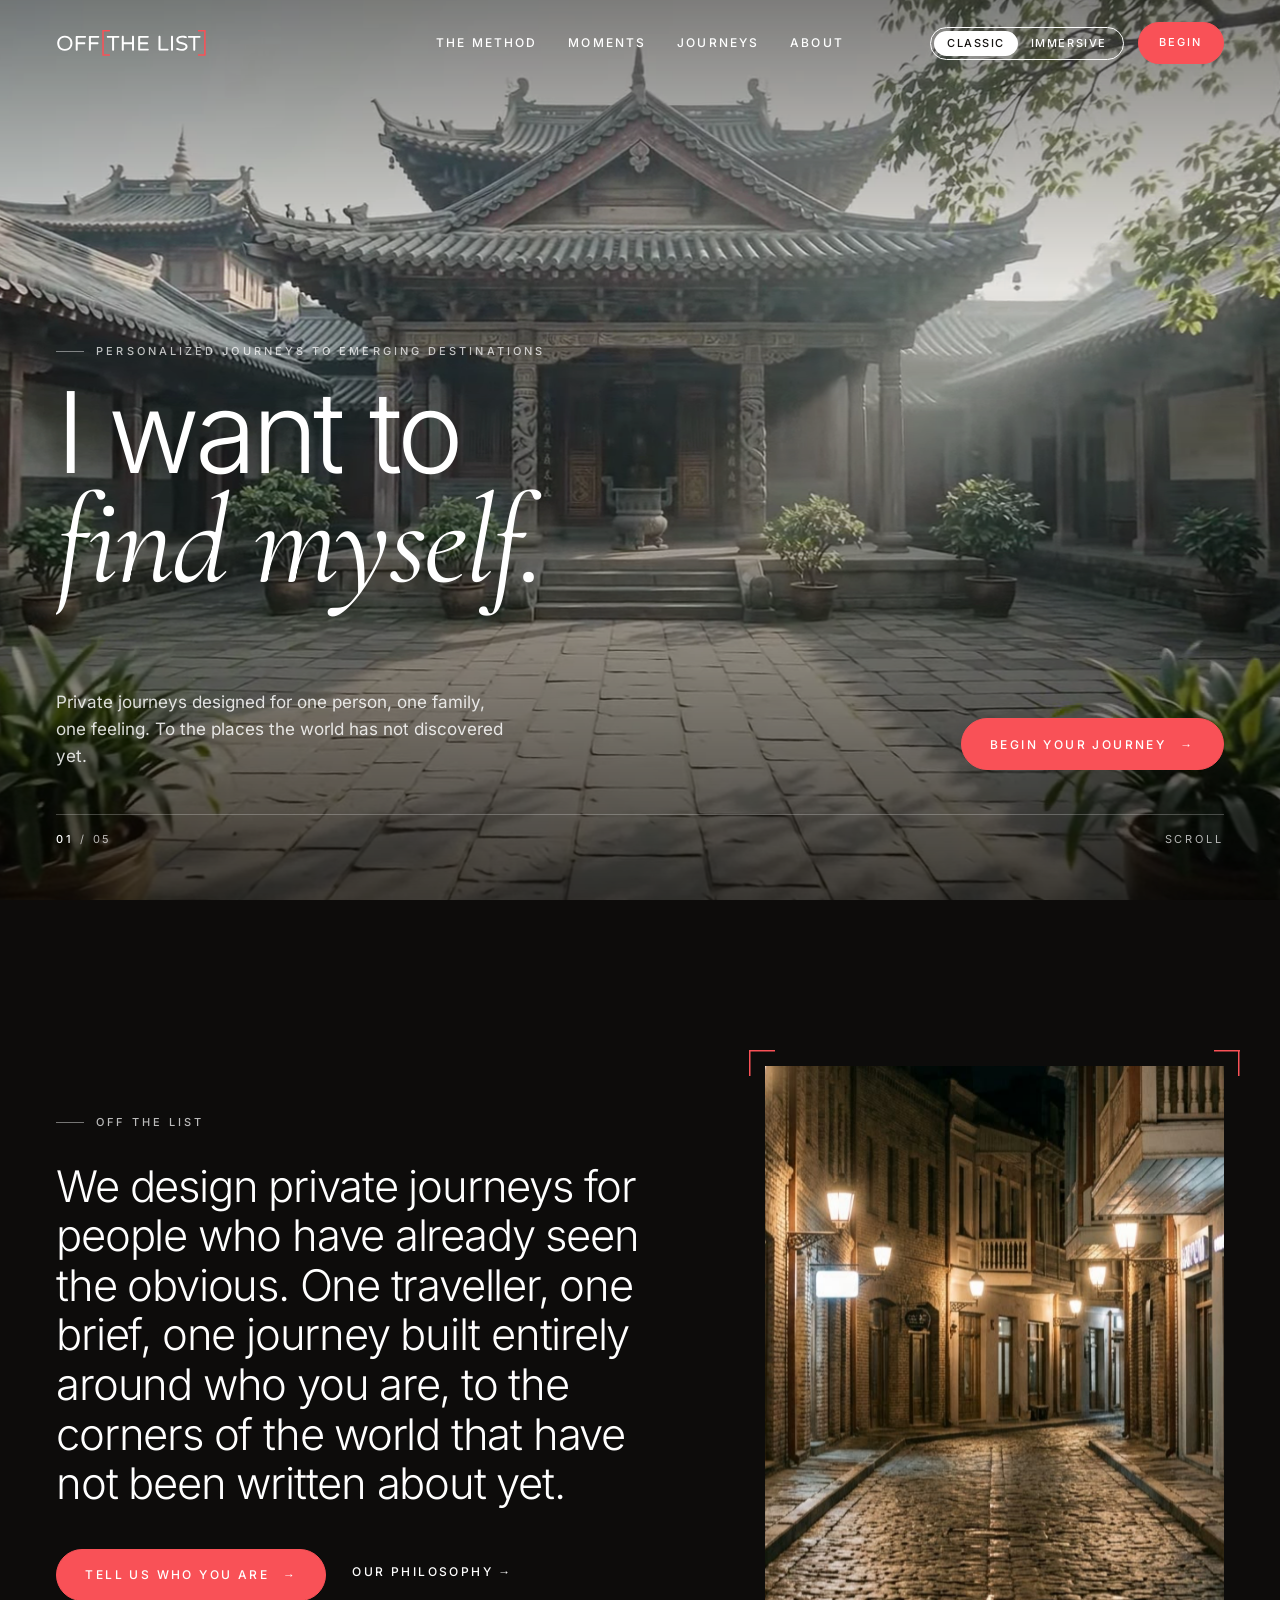
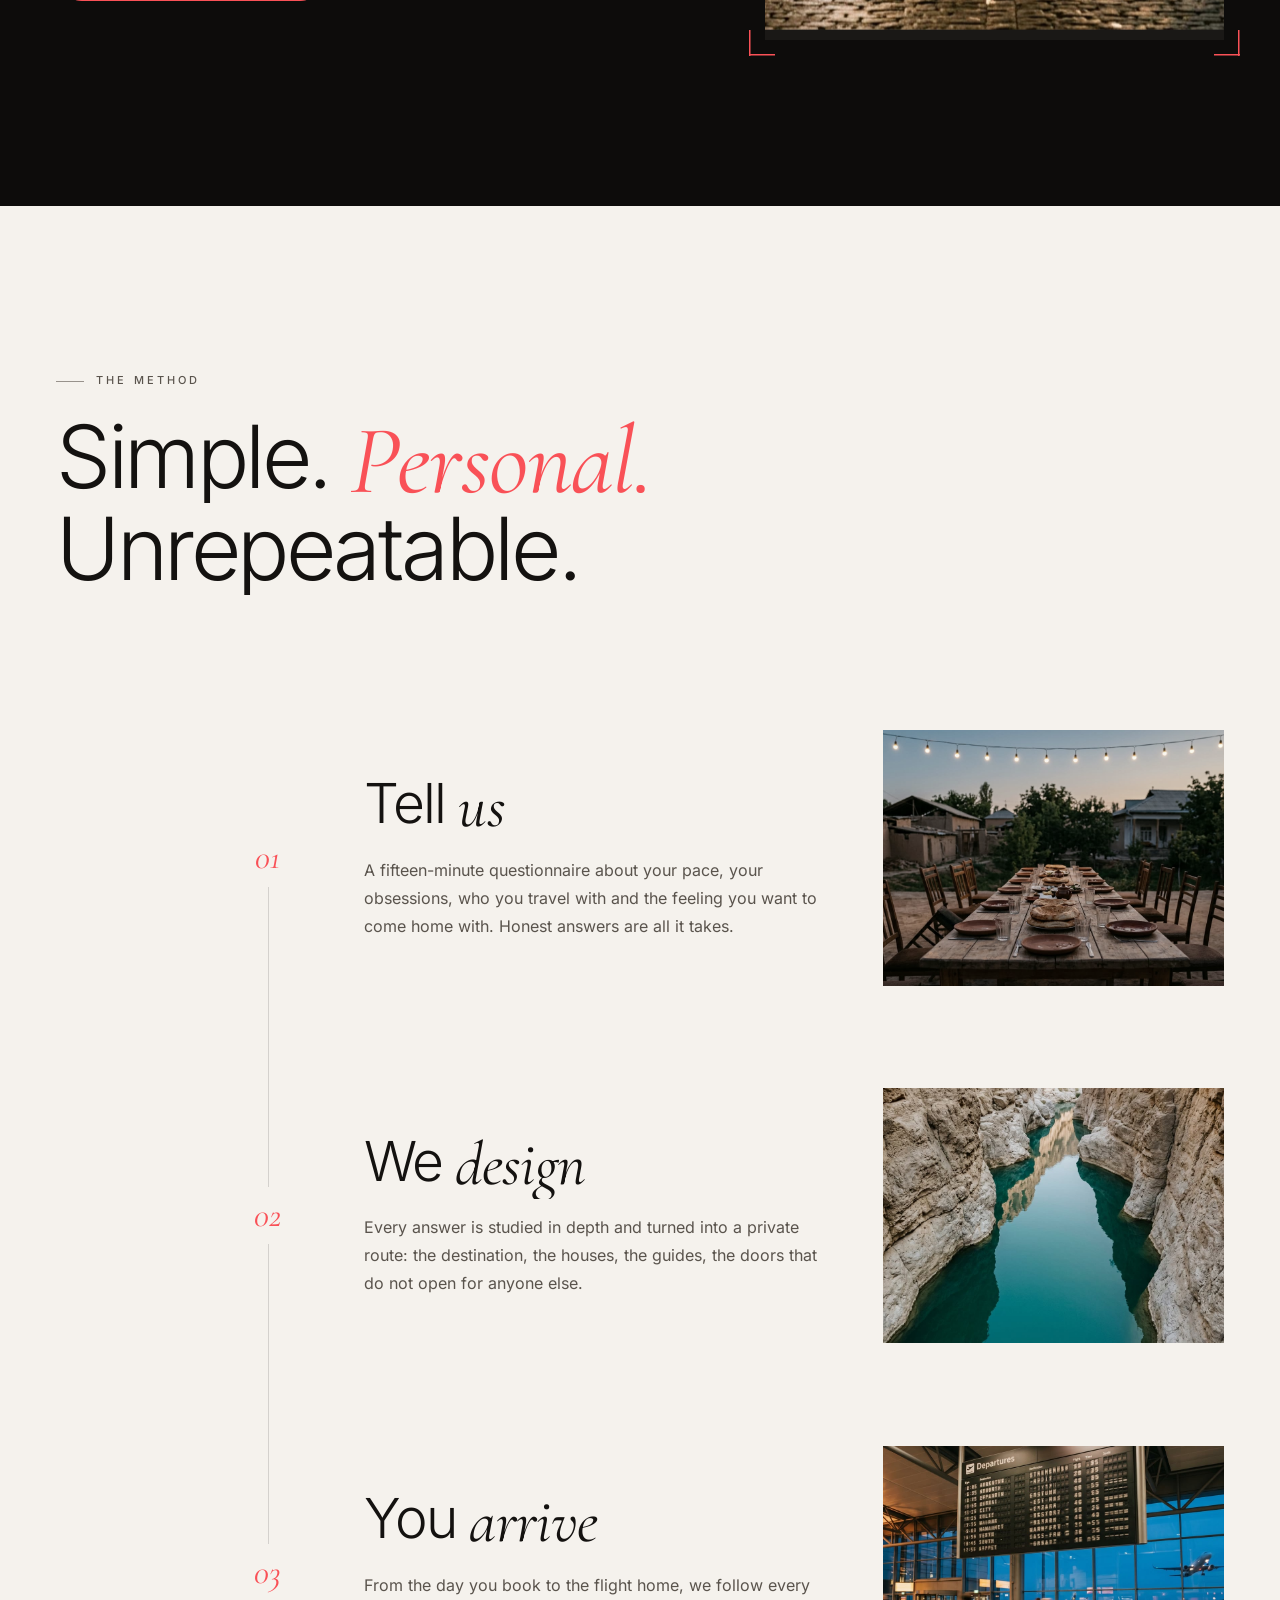
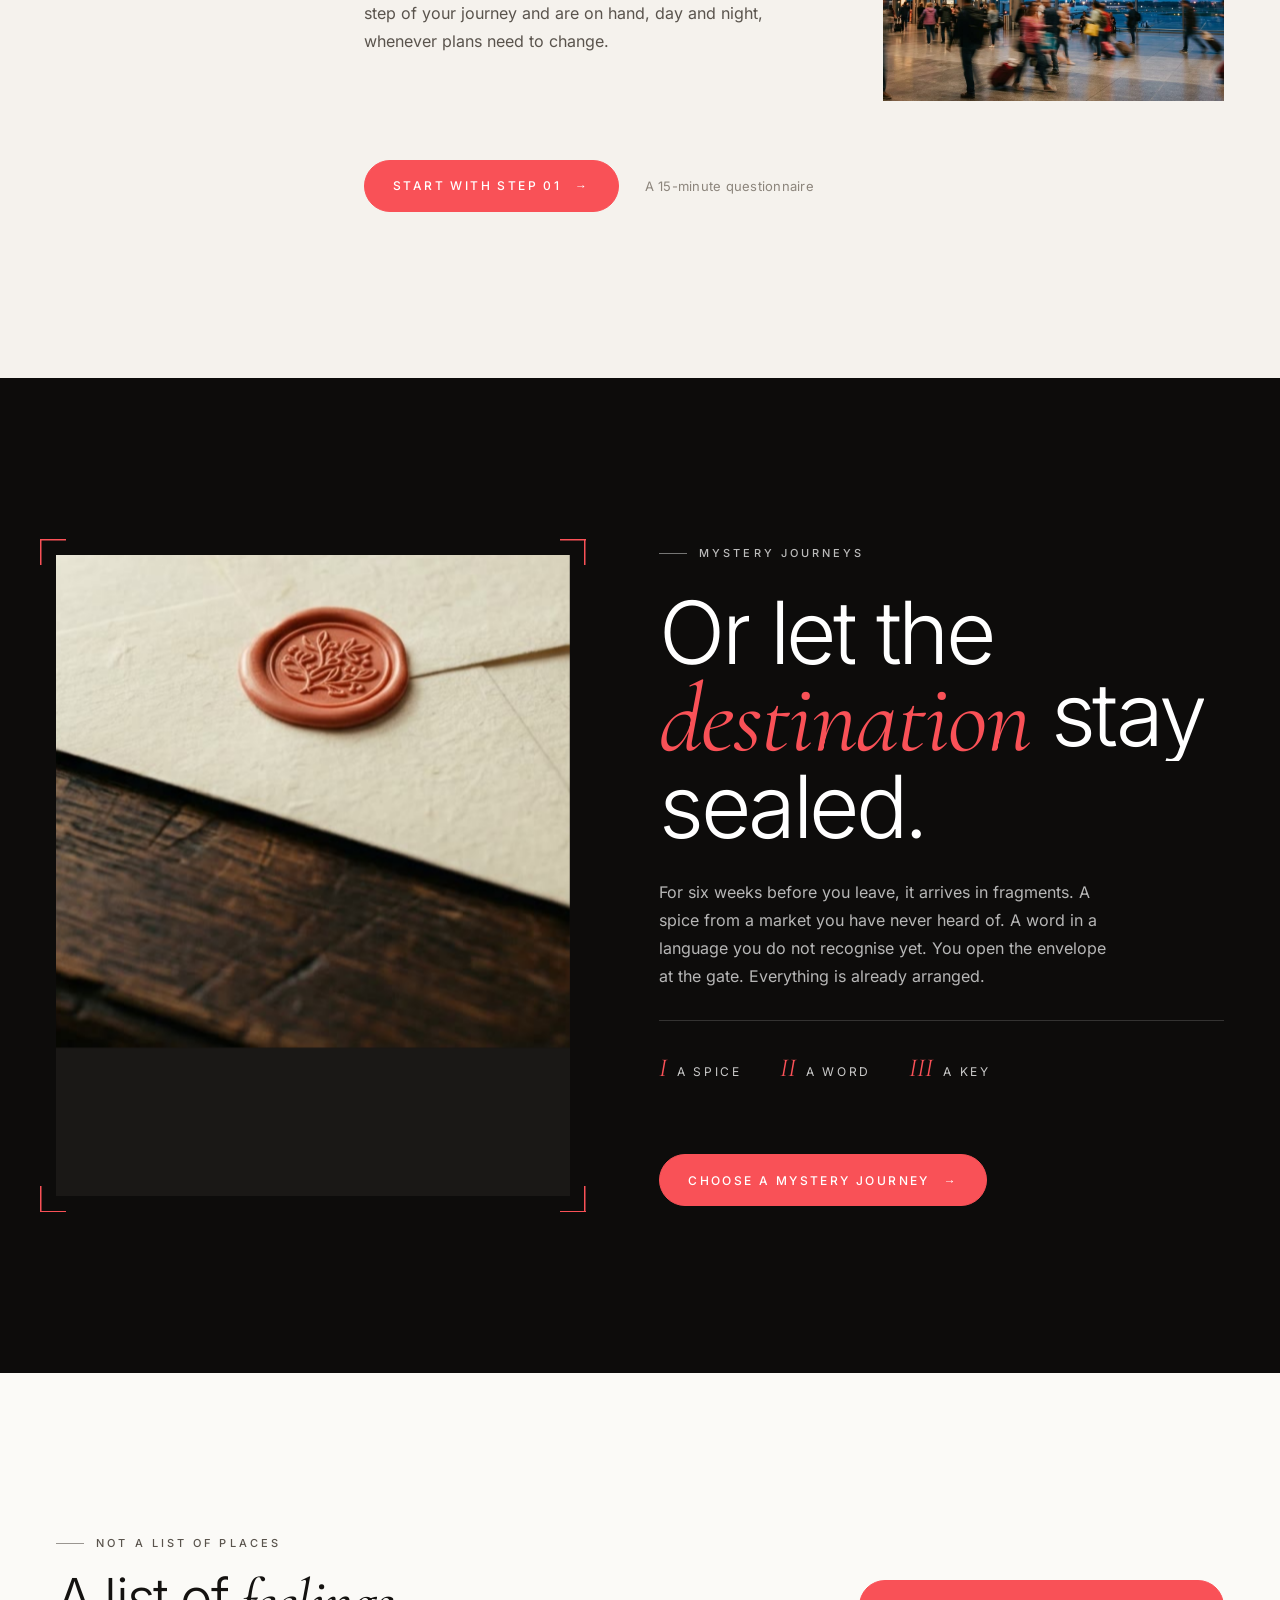
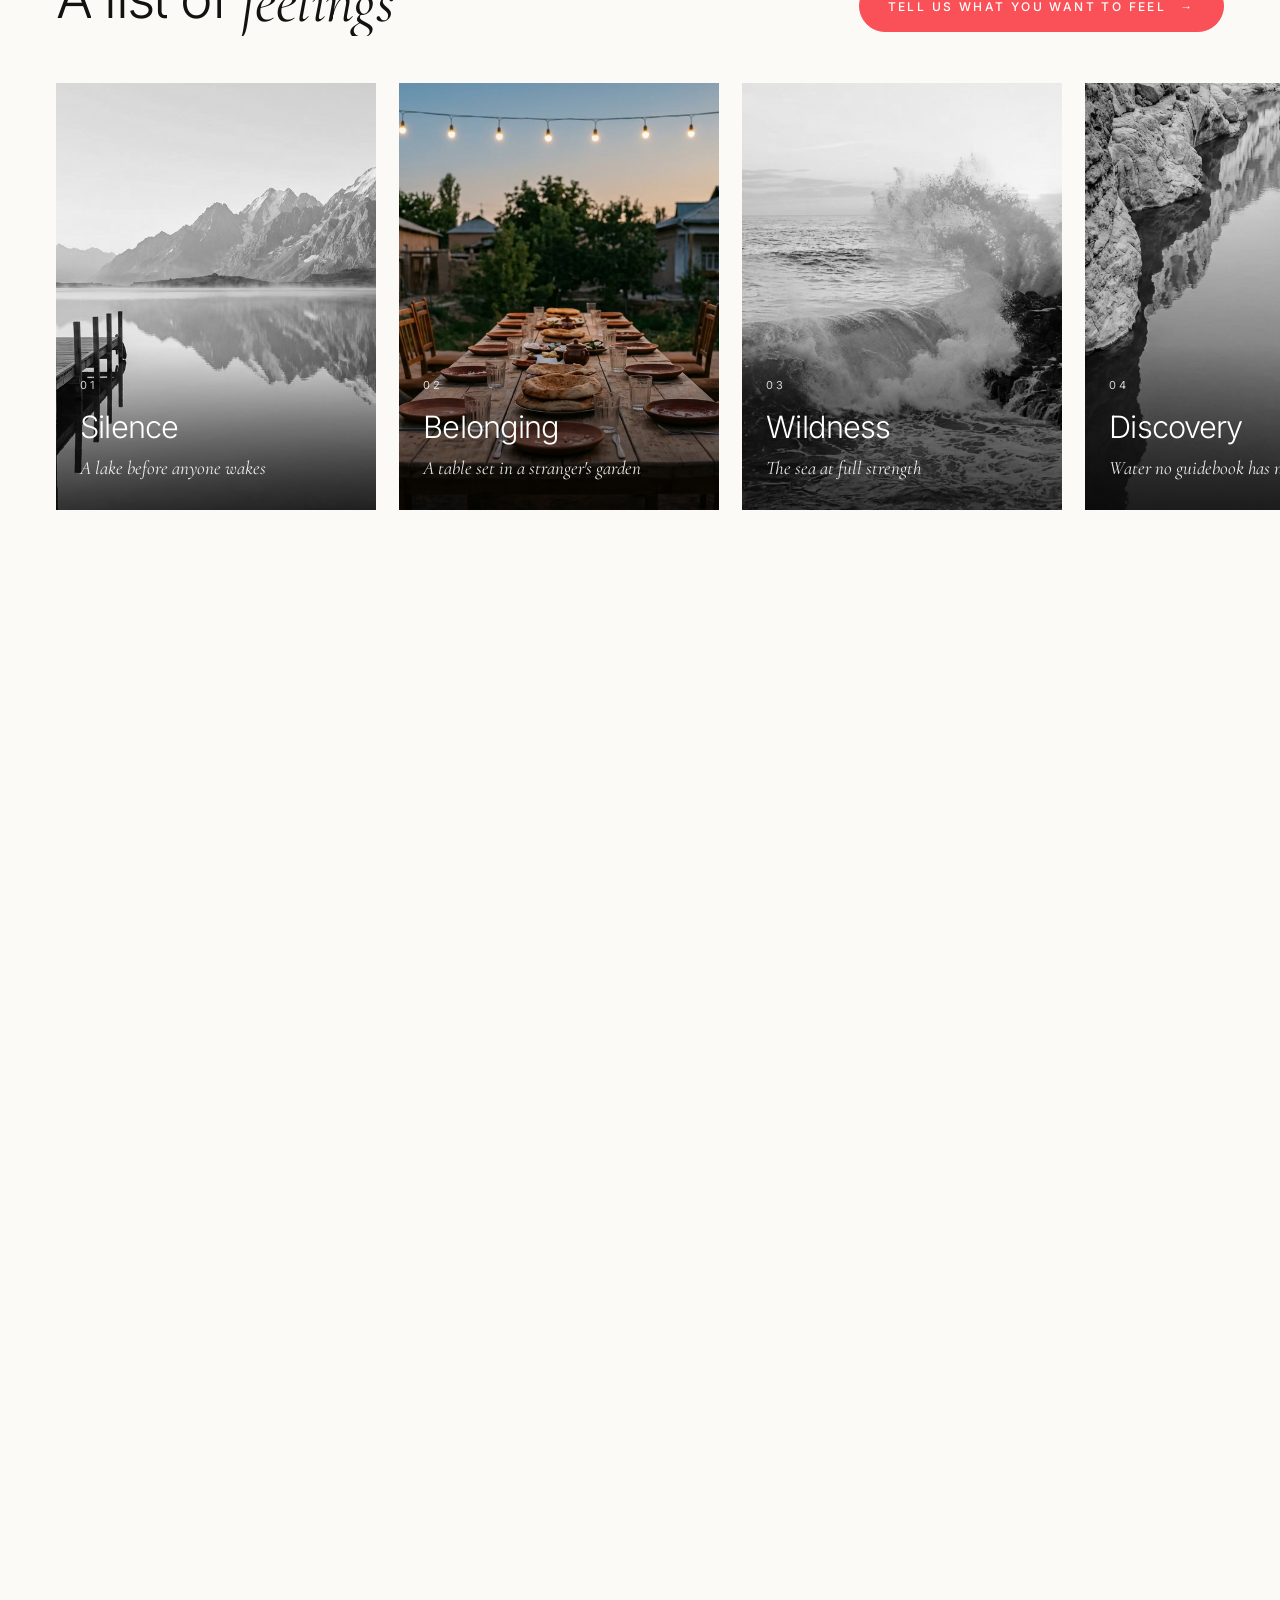
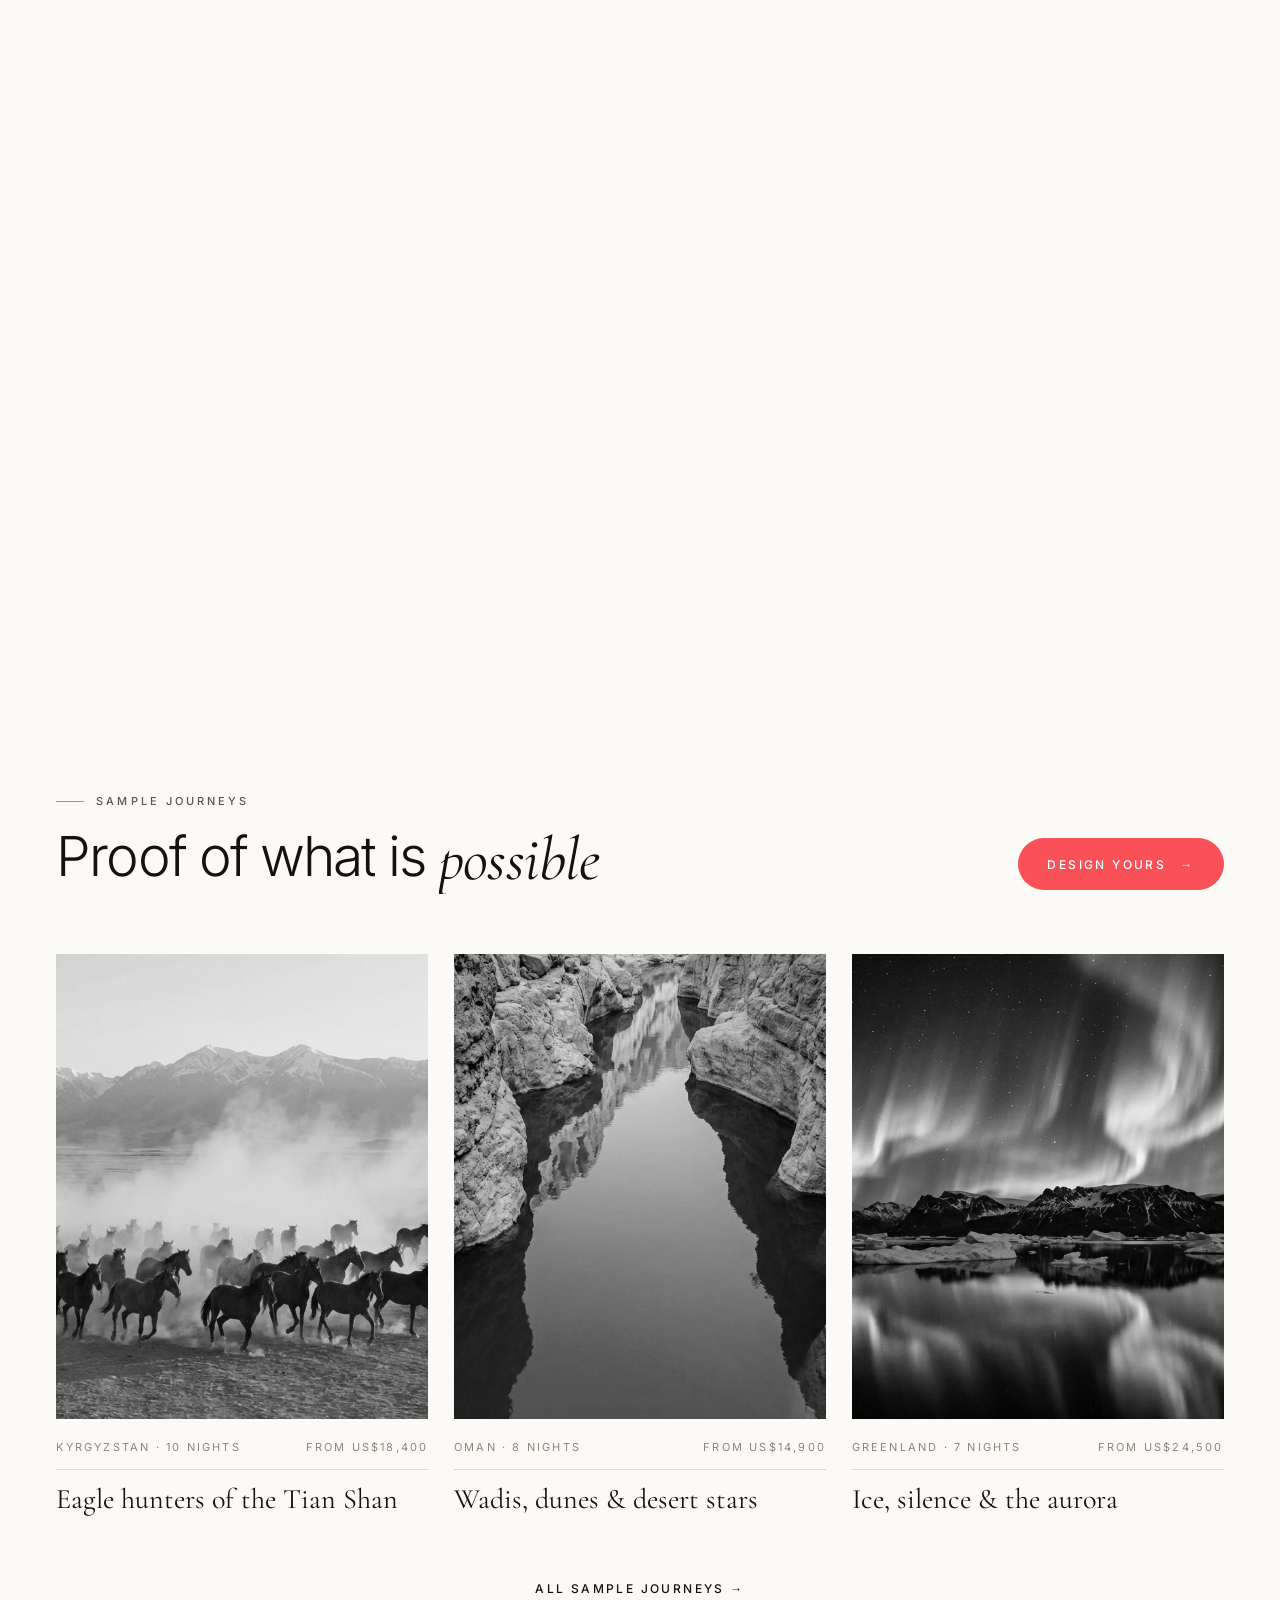
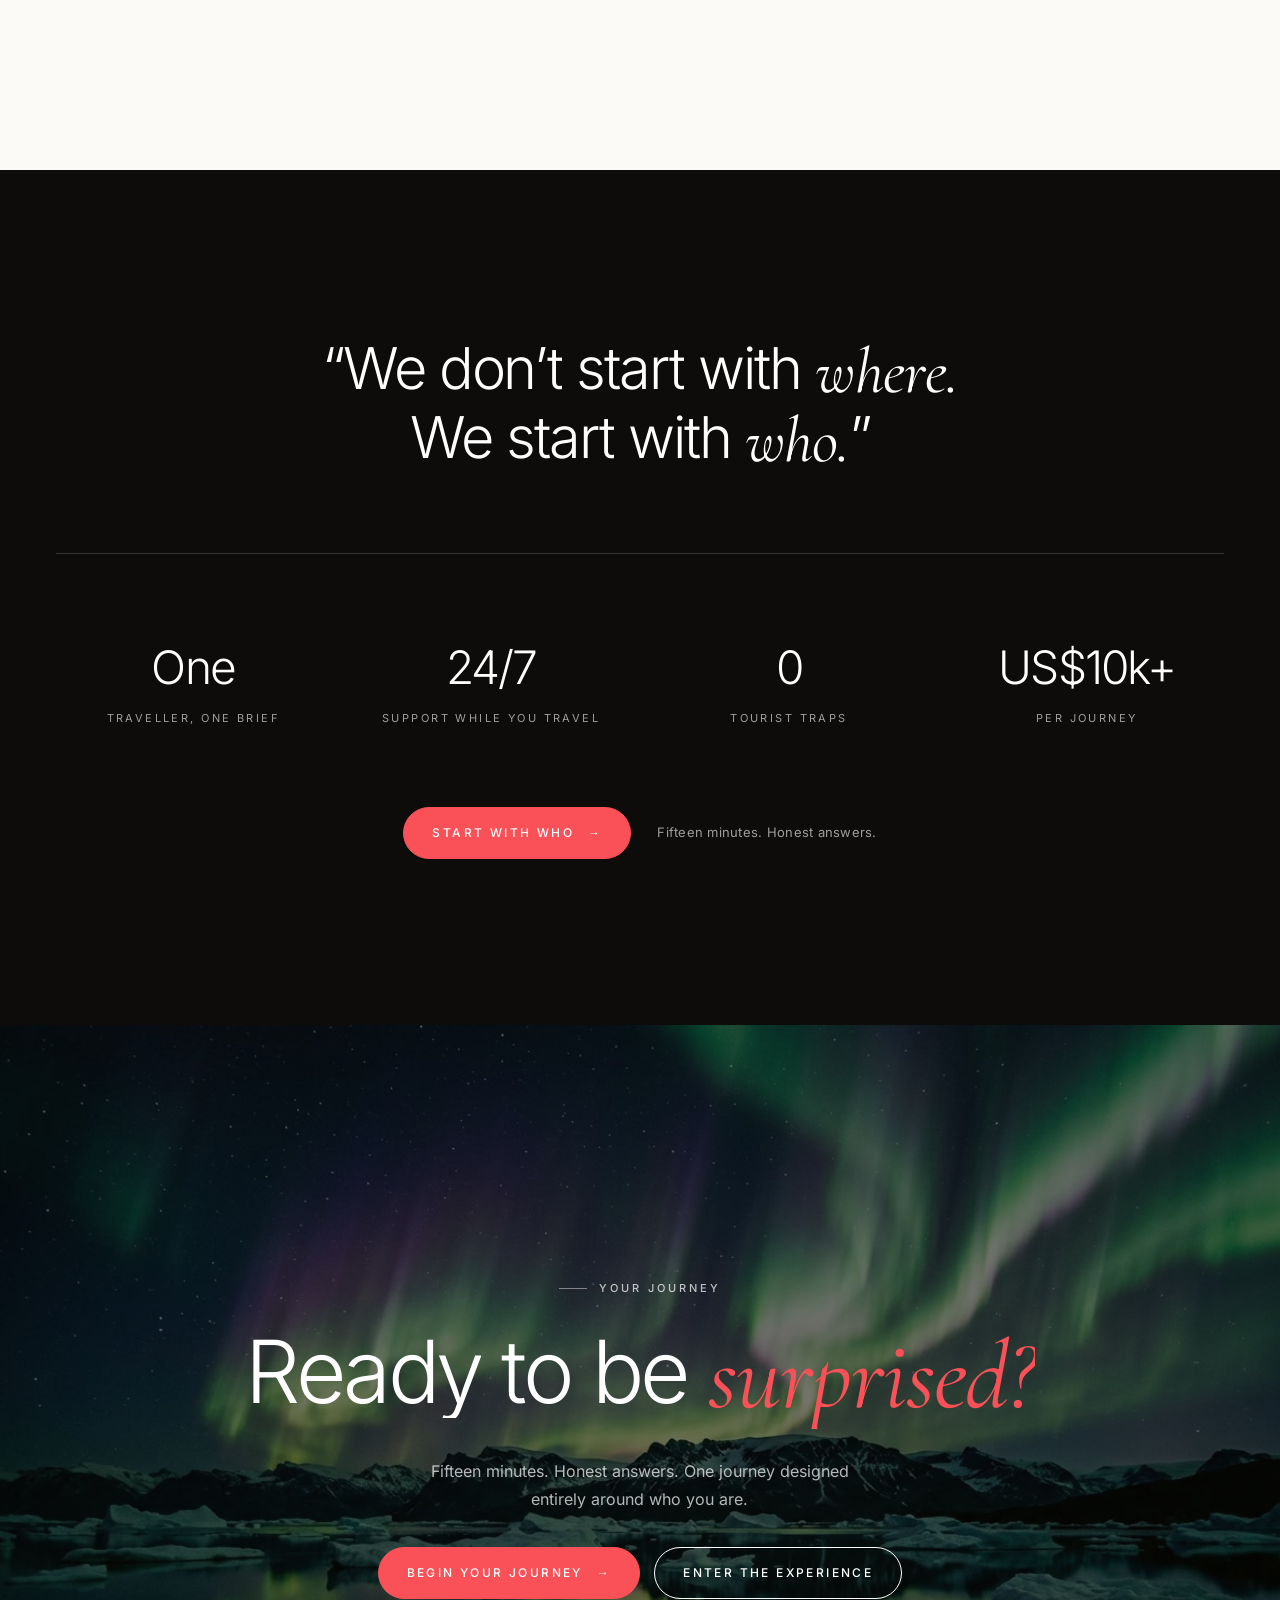
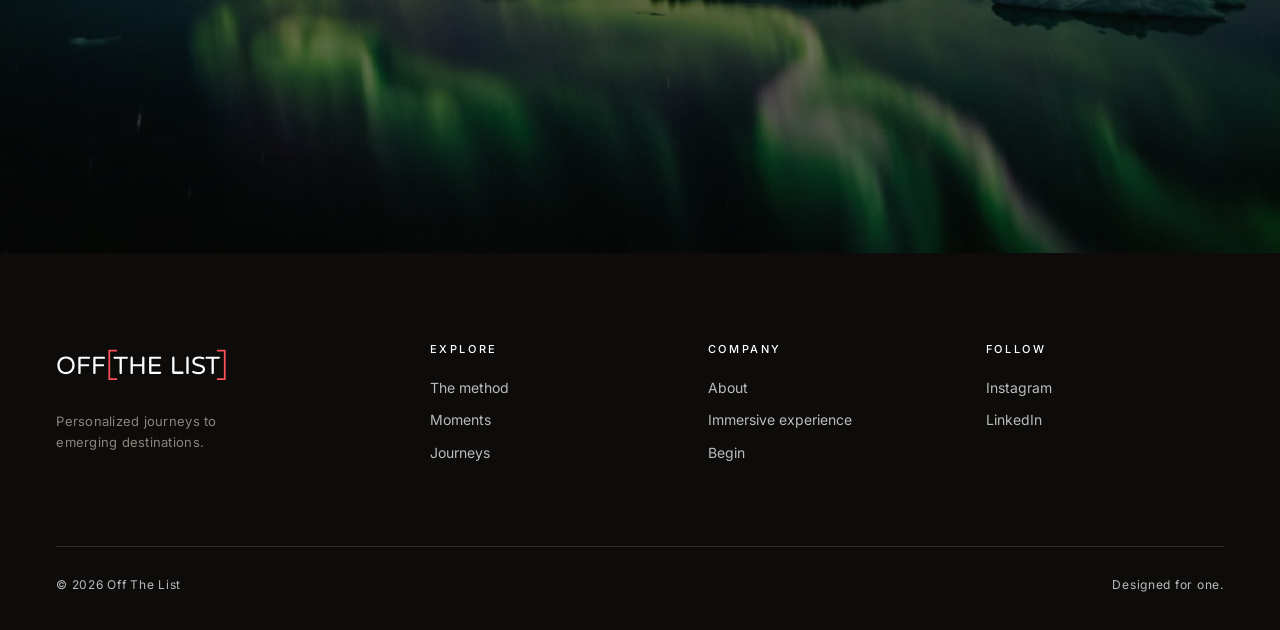
==== commit 0bd1c2a3: "Home: "All sample journeys" debajo de las tres tarjetas Co-Authored-By: Claude Opus 5.5 <noreply@ant" ====
--- a/index.html
+++ b/index.html
@@ -10,7 +10,7 @@
   <link rel="icon" href="assets/favicon.svg" type="image/svg+xml">
   <link rel="apple-touch-icon" href="assets/apple-touch-icon.png">
   <link rel="preload" href="assets/fonts/inter.woff2" as="font" type="font/woff2" crossorigin>
-  <link rel="stylesheet" href="lux.css?v=12">
+  <link rel="stylesheet" href="lux.css?v=13">
 </head>
 <body>
 
@@ -172,7 +172,7 @@
           <p class="eyebrow" data-reveal>Sample journeys</p>
           <h2 class="title" data-split>Proof of what is <em>possible</em></h2>
         </div>
-        <div class="cta" data-reveal><a class="link" href="sample-journeys.html">All sample journeys →</a><a class="btn btn-coral" href="https://off-the-list-poc.vercel.app/#entry">Design yours <span class="arrow">→</span></a></div>
+        <div class="cta" data-reveal><a class="btn btn-coral" href="https://off-the-list-poc.vercel.app/#entry">Design yours <span class="arrow">→</span></a></div>
       </div>
       <div class="signature-grid">
         <a class="sig" href="sample-journeys.html#kyrgyzstan" data-reveal>
@@ -191,6 +191,7 @@
           <h3>Ice, silence &amp; the aurora</h3>
         </a>
       </div>
+      <div class="signature-more" data-reveal><a class="link" href="sample-journeys.html">All sample journeys →</a></div>
     </section>
 
     <!-- Cita de marca -->
--- a/lux.css
+++ b/lux.css
@@ -622,3 +622,4 @@
 @media (max-width: 560px) {
   .cta .btn, .float-cta { padding: 0 22px; font-size: 11px; letter-spacing: .14em; gap: 10px; }
 }
+.signature-more { display: flex; justify-content: center; margin-top: clamp(40px, 5vw, 64px); }
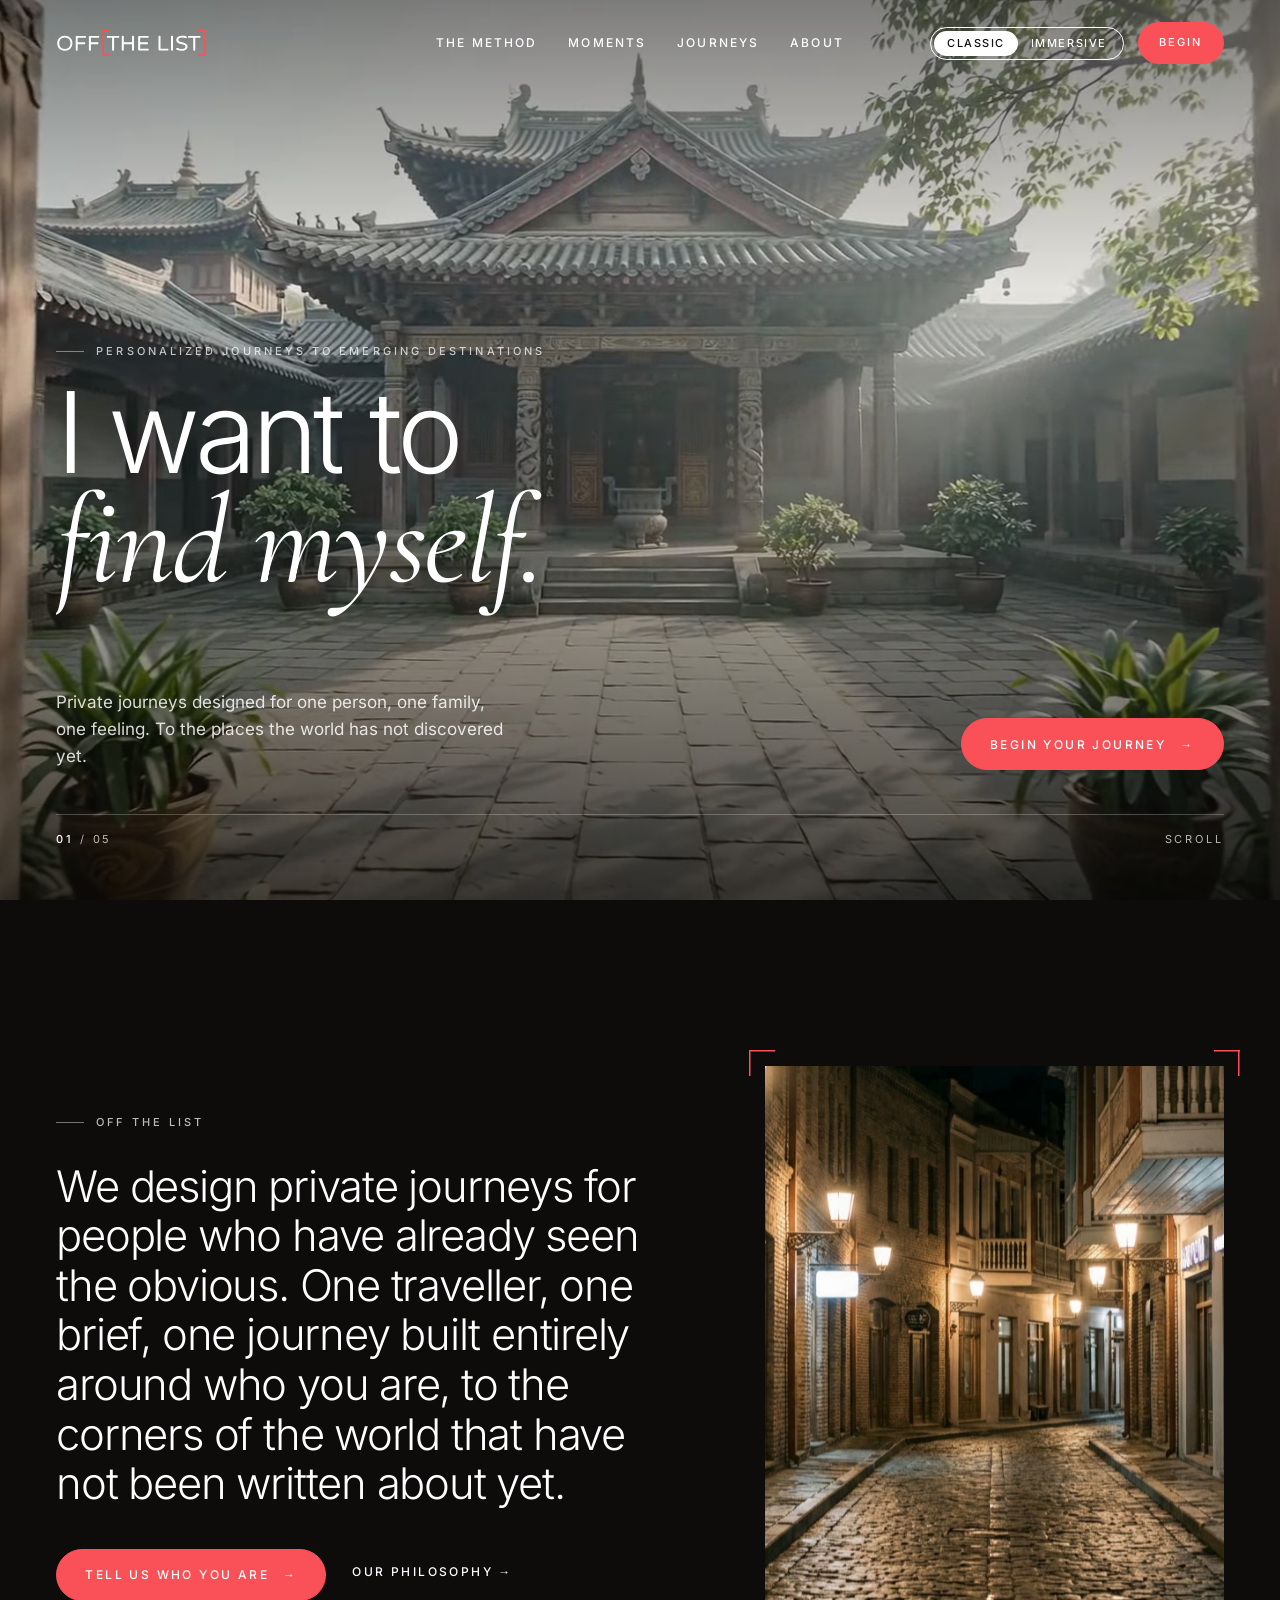
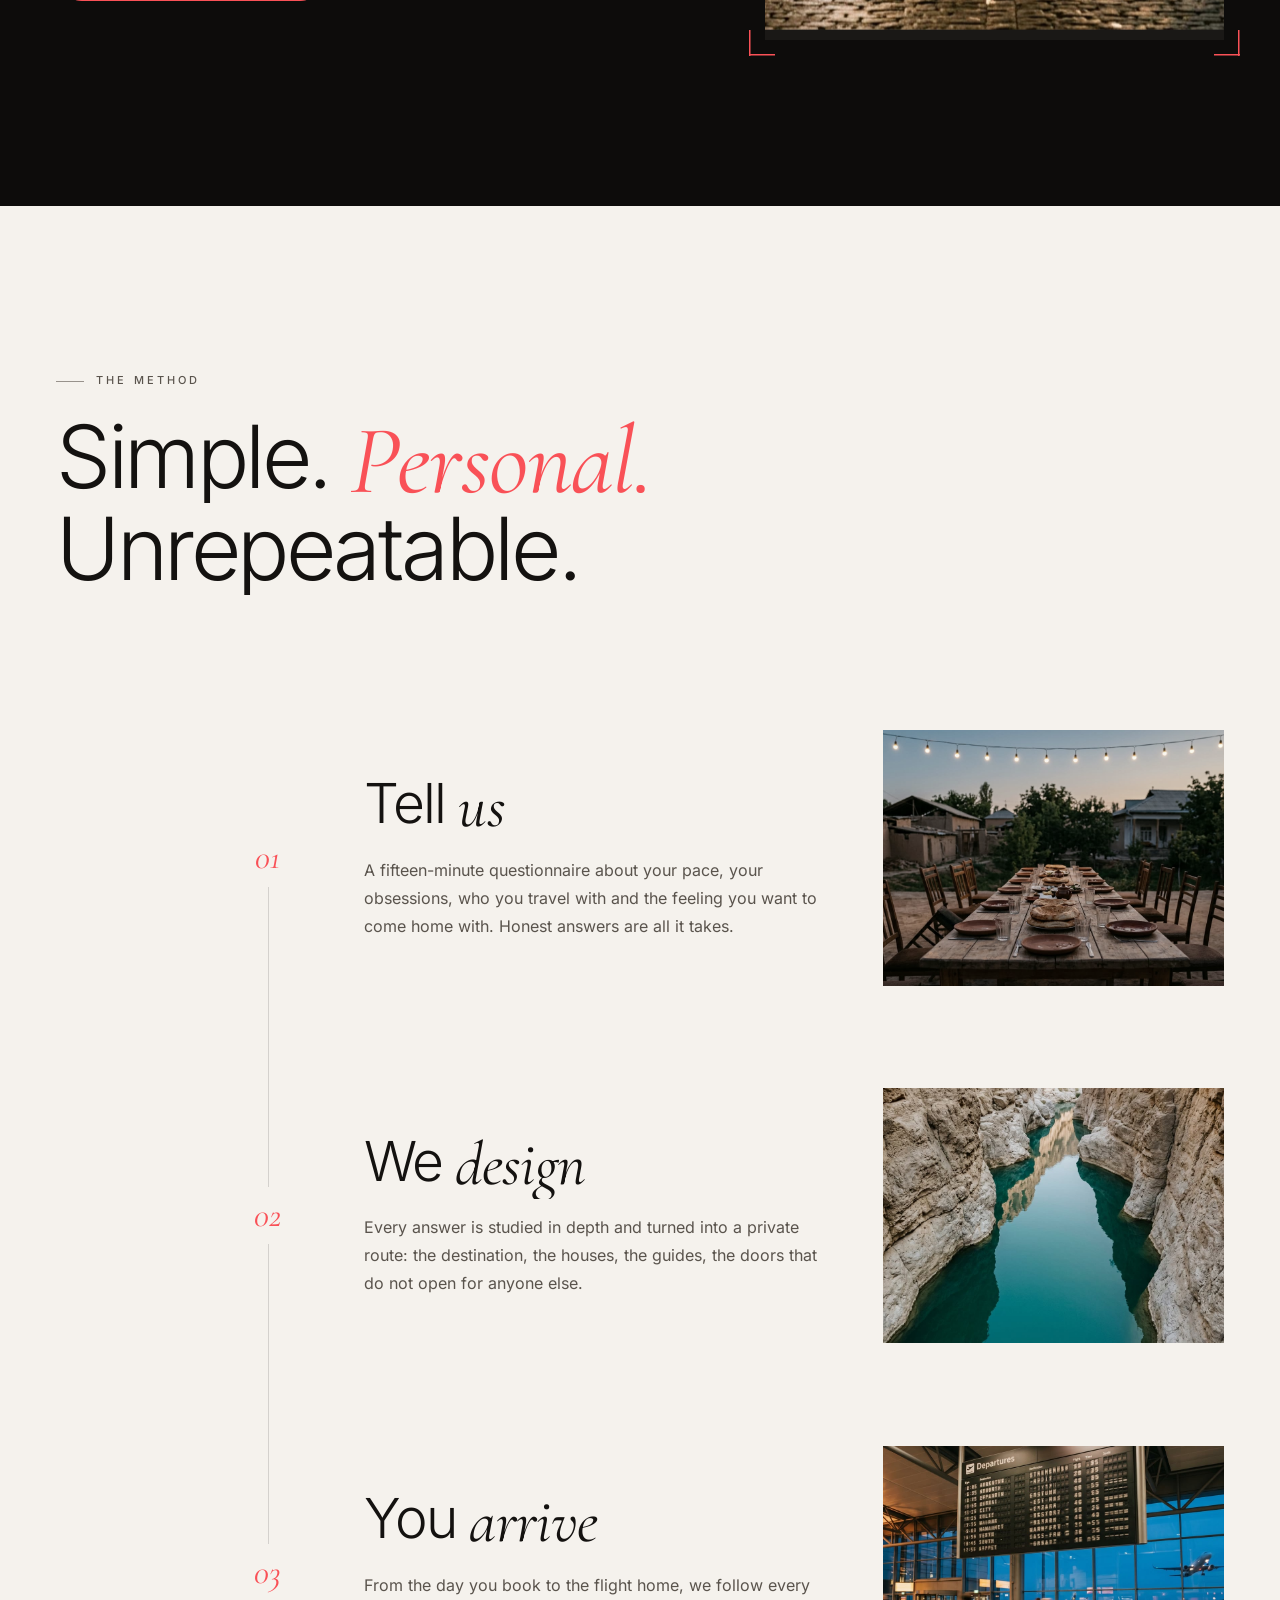
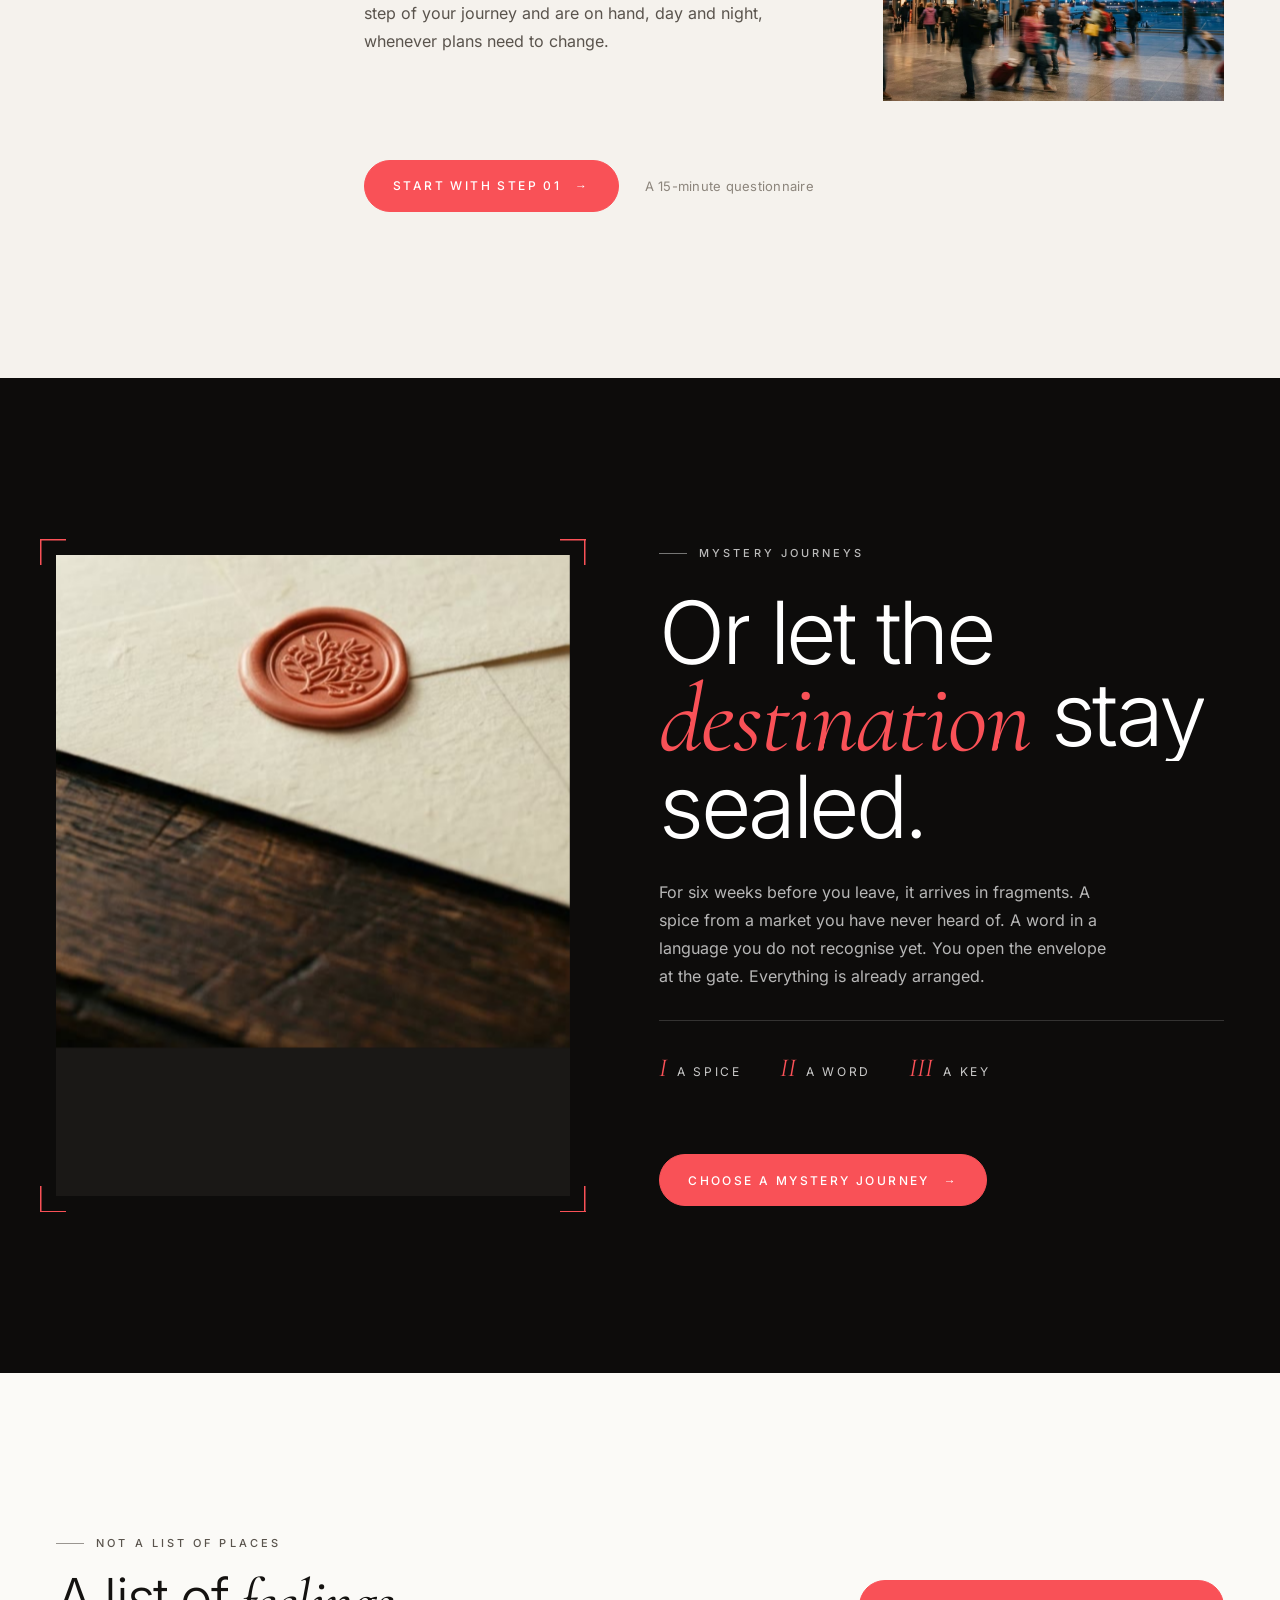
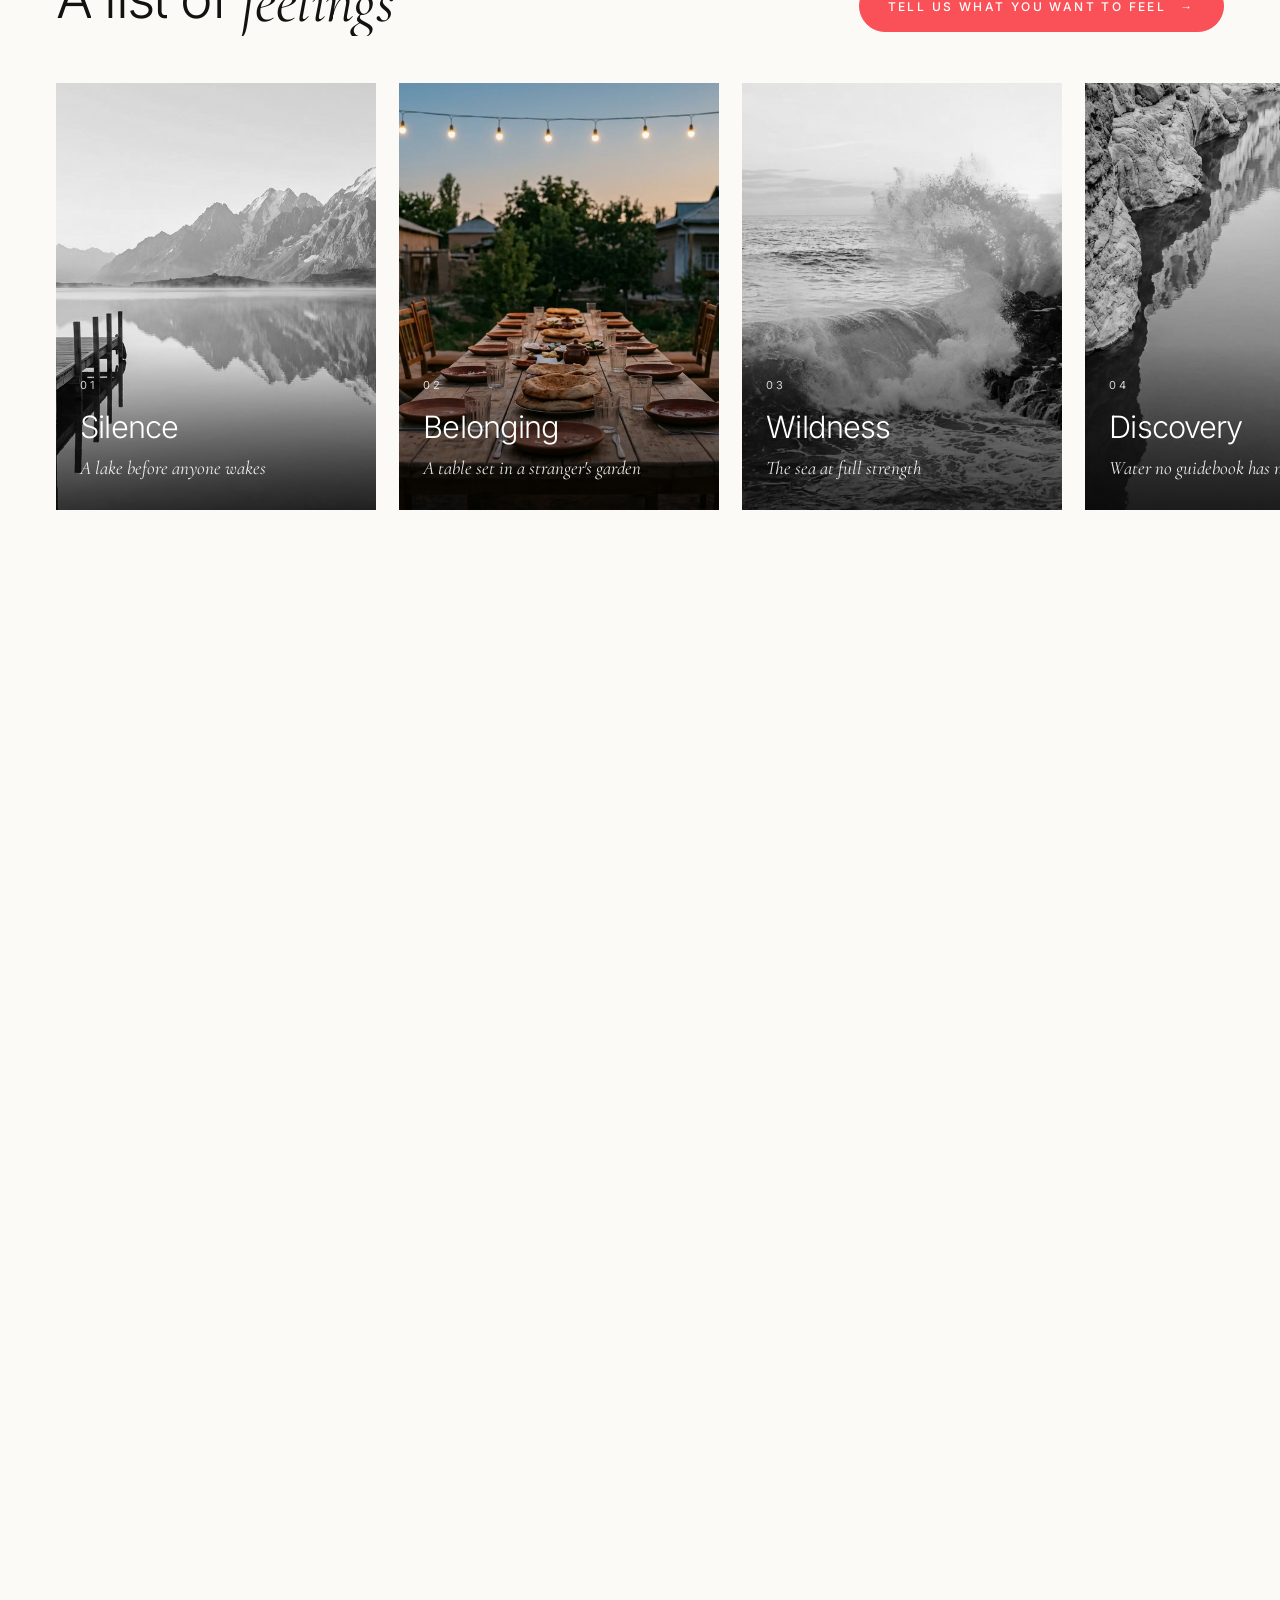
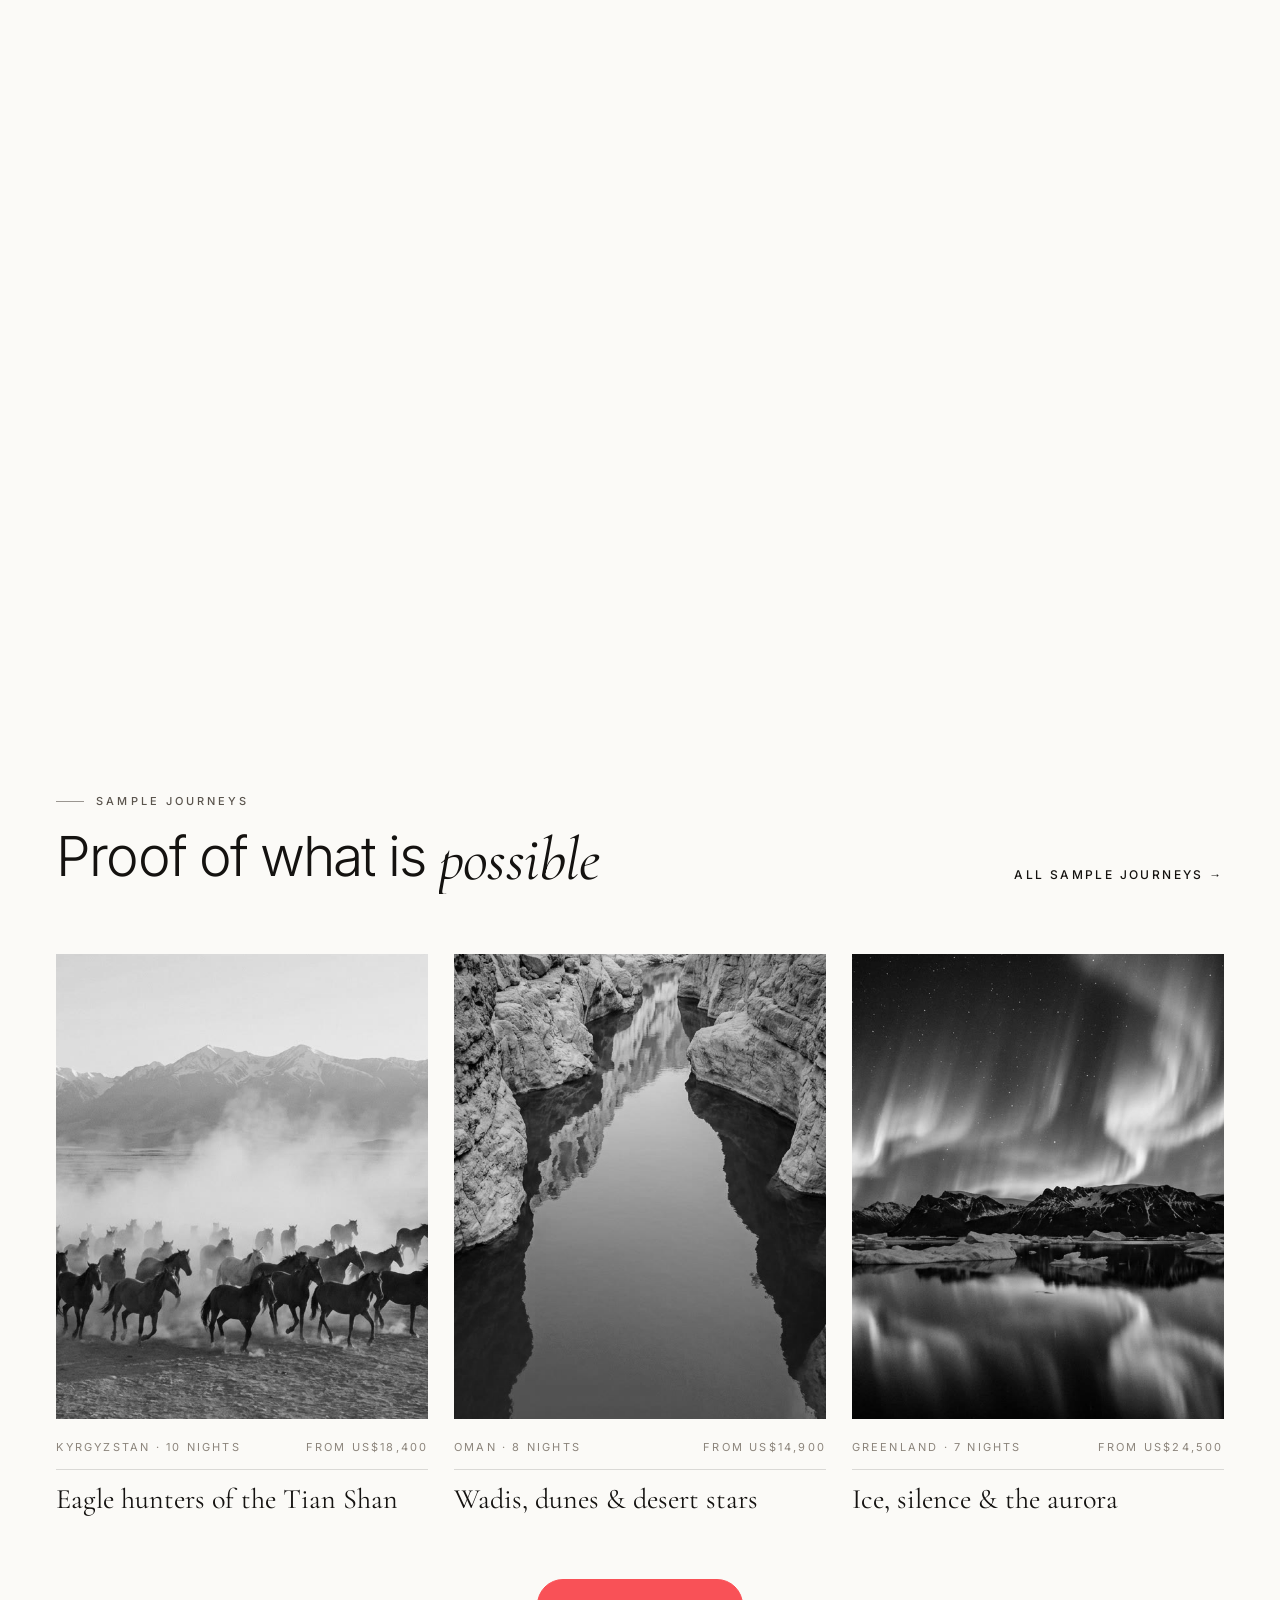
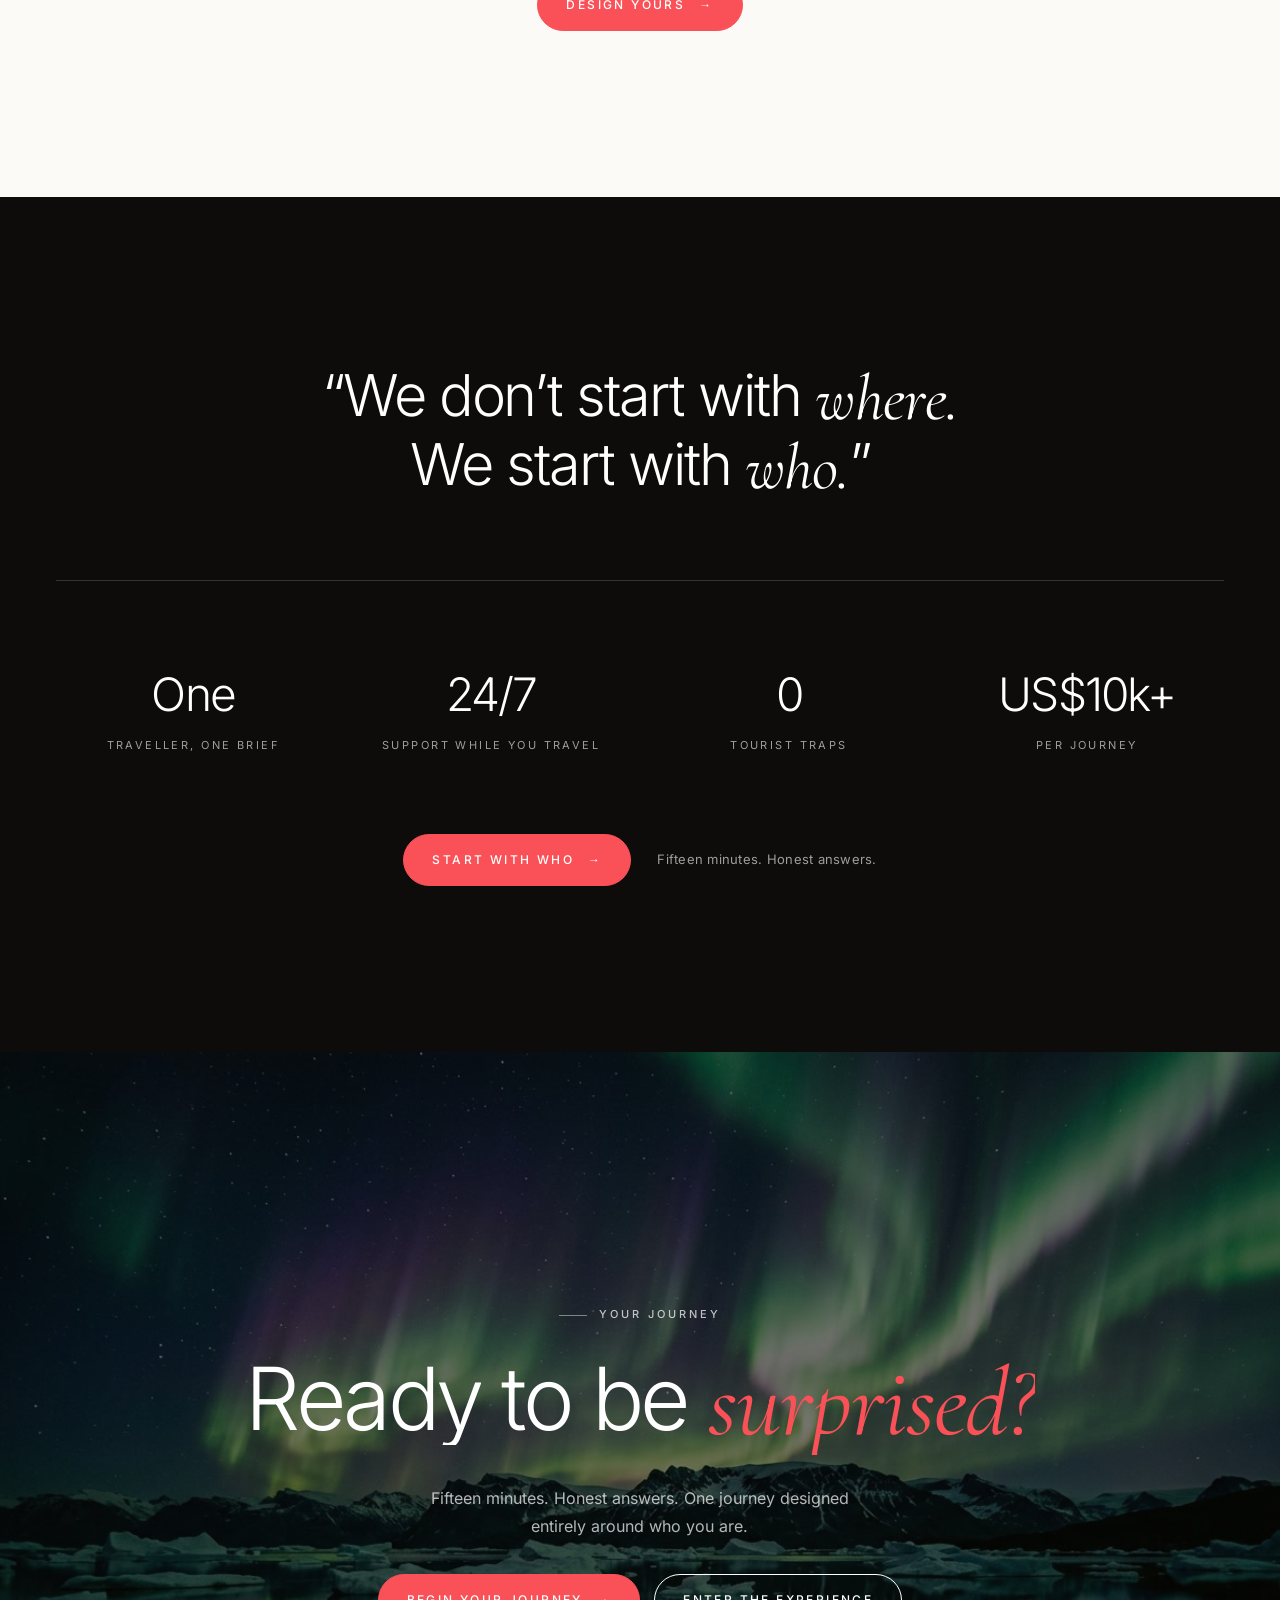
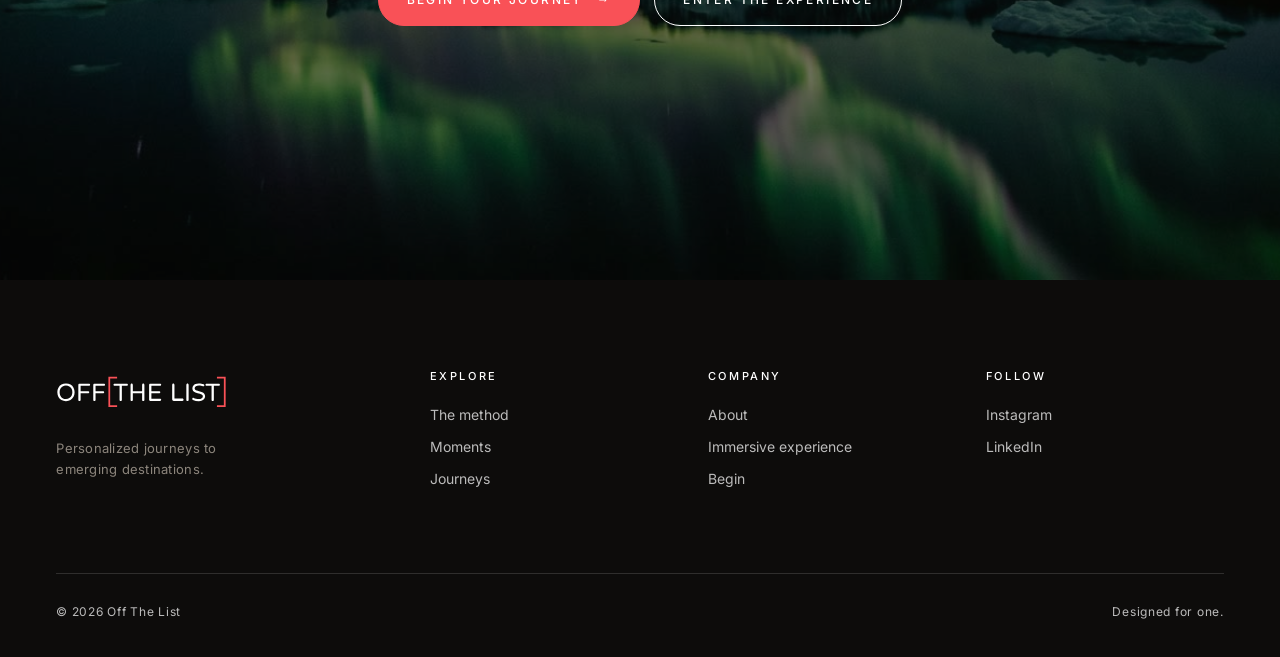
==== commit 8ee13053: "Home: "All sample journeys" arriba y "Design yours" debajo de las tarjetas Co-Authored-By: Claude Op" ====
--- a/index.html
+++ b/index.html
@@ -172,7 +172,7 @@
           <p class="eyebrow" data-reveal>Sample journeys</p>
           <h2 class="title" data-split>Proof of what is <em>possible</em></h2>
         </div>
-        <div class="cta" data-reveal><a class="btn btn-coral" href="https://off-the-list-poc.vercel.app/#entry">Design yours <span class="arrow">→</span></a></div>
+        <div class="cta" data-reveal><a class="link" href="sample-journeys.html">All sample journeys →</a></div>
       </div>
       <div class="signature-grid">
         <a class="sig" href="sample-journeys.html#kyrgyzstan" data-reveal>
@@ -191,7 +191,7 @@
           <h3>Ice, silence &amp; the aurora</h3>
         </a>
       </div>
-      <div class="signature-more" data-reveal><a class="link" href="sample-journeys.html">All sample journeys →</a></div>
+      <div class="signature-more" data-reveal><a class="btn btn-coral" href="https://off-the-list-poc.vercel.app/#entry">Design yours <span class="arrow">→</span></a></div>
     </section>
 
     <!-- Cita de marca -->
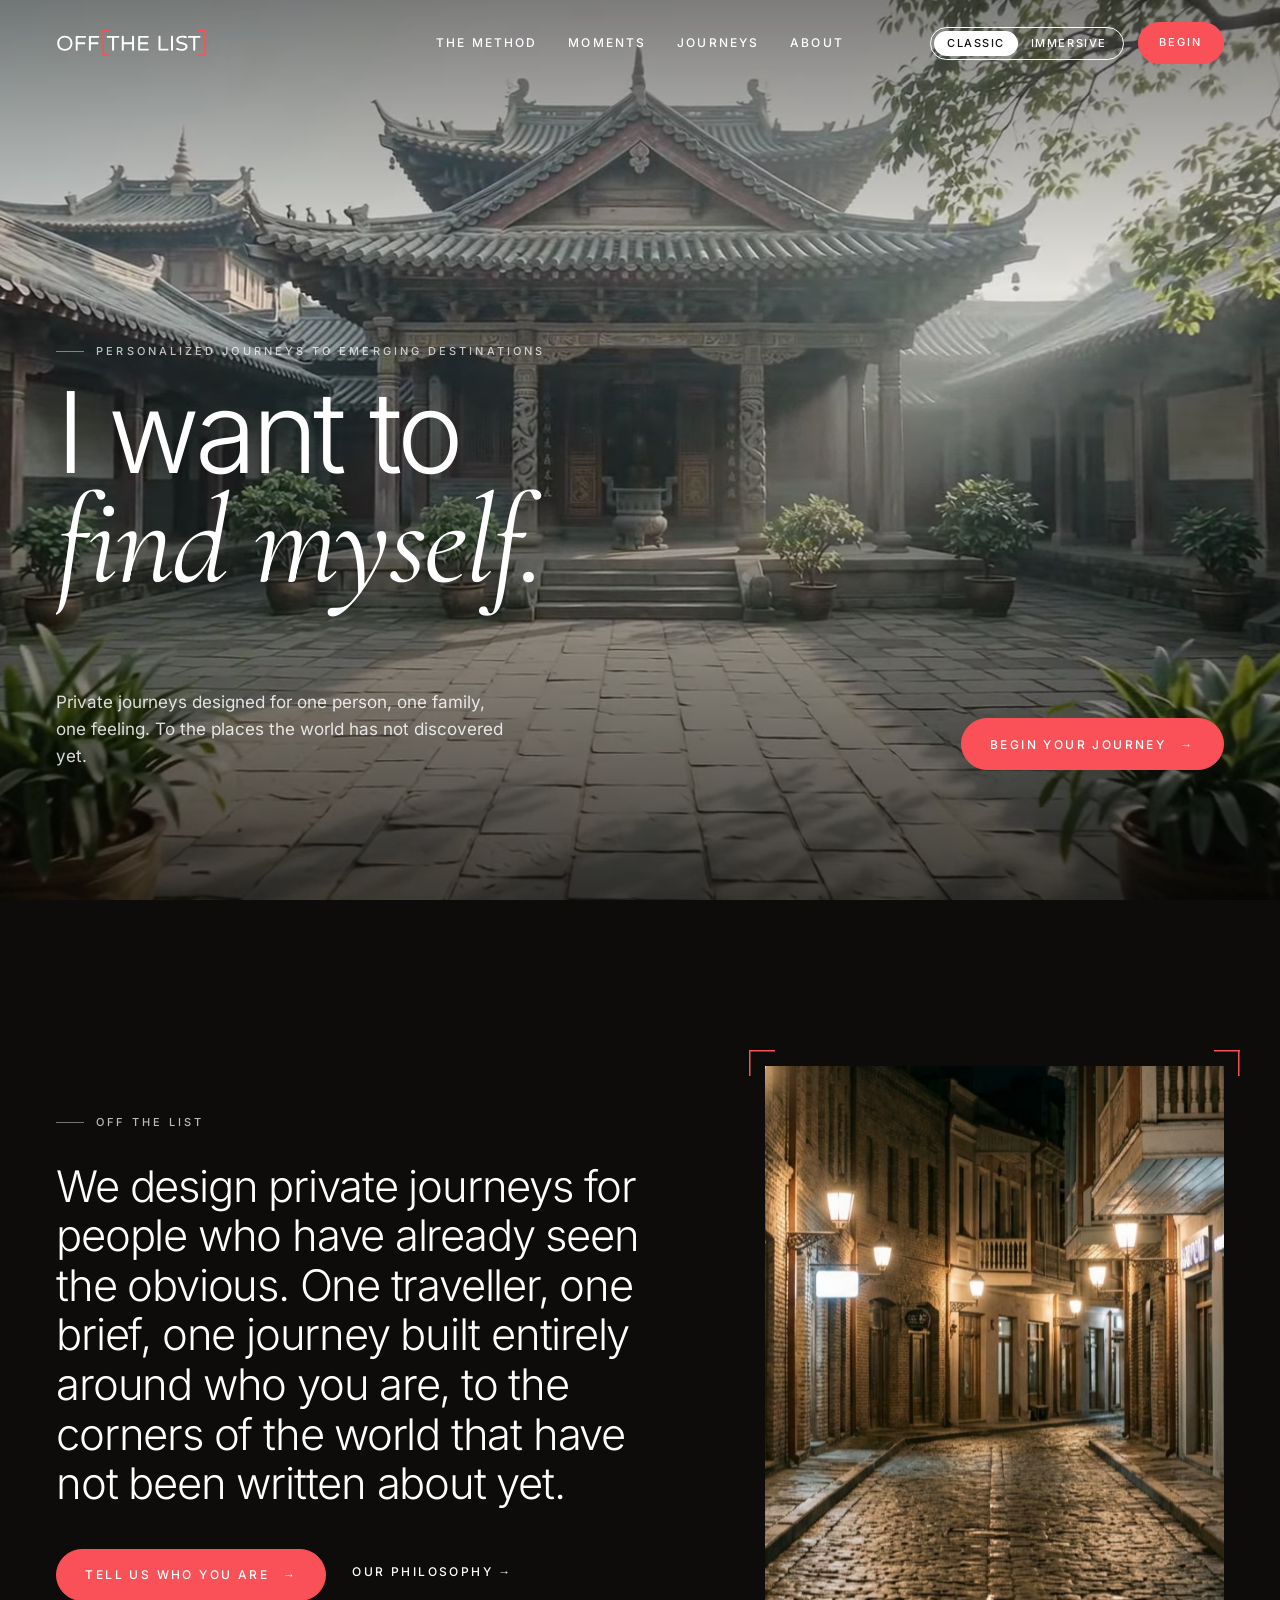
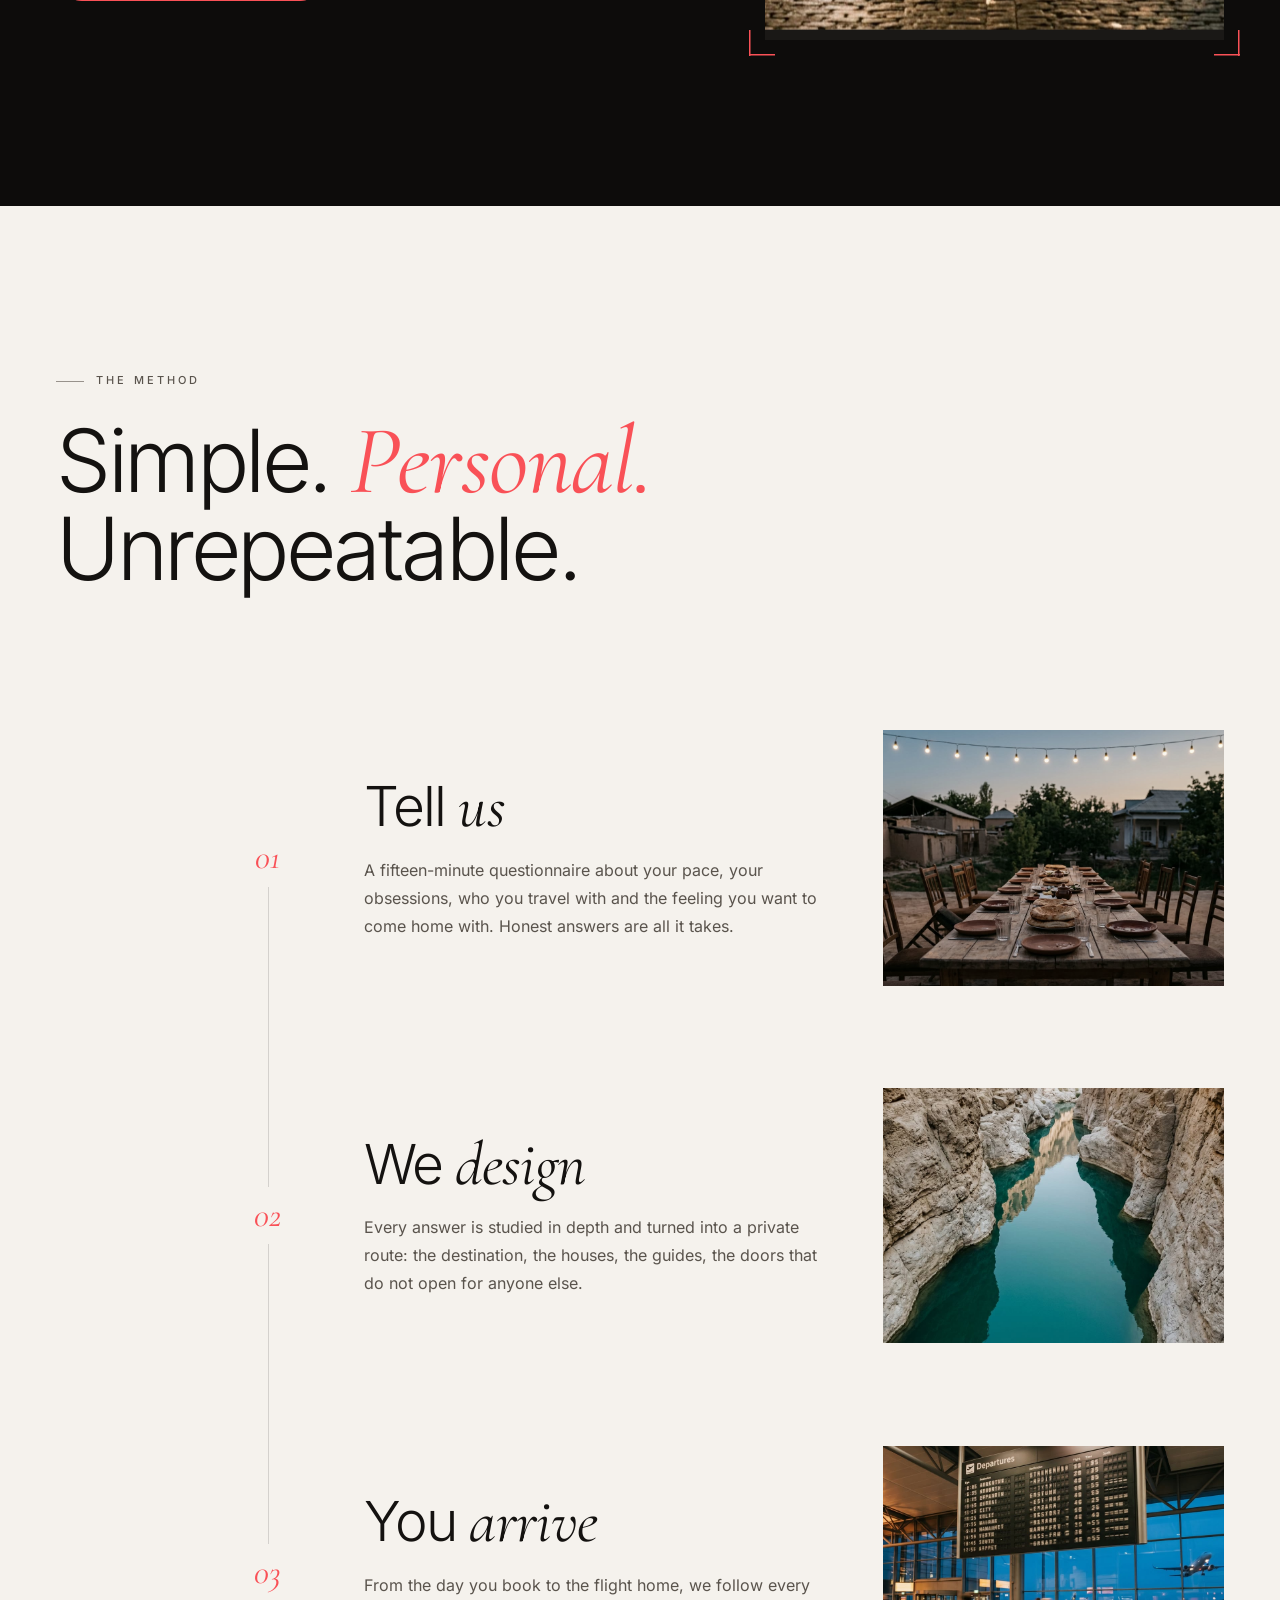
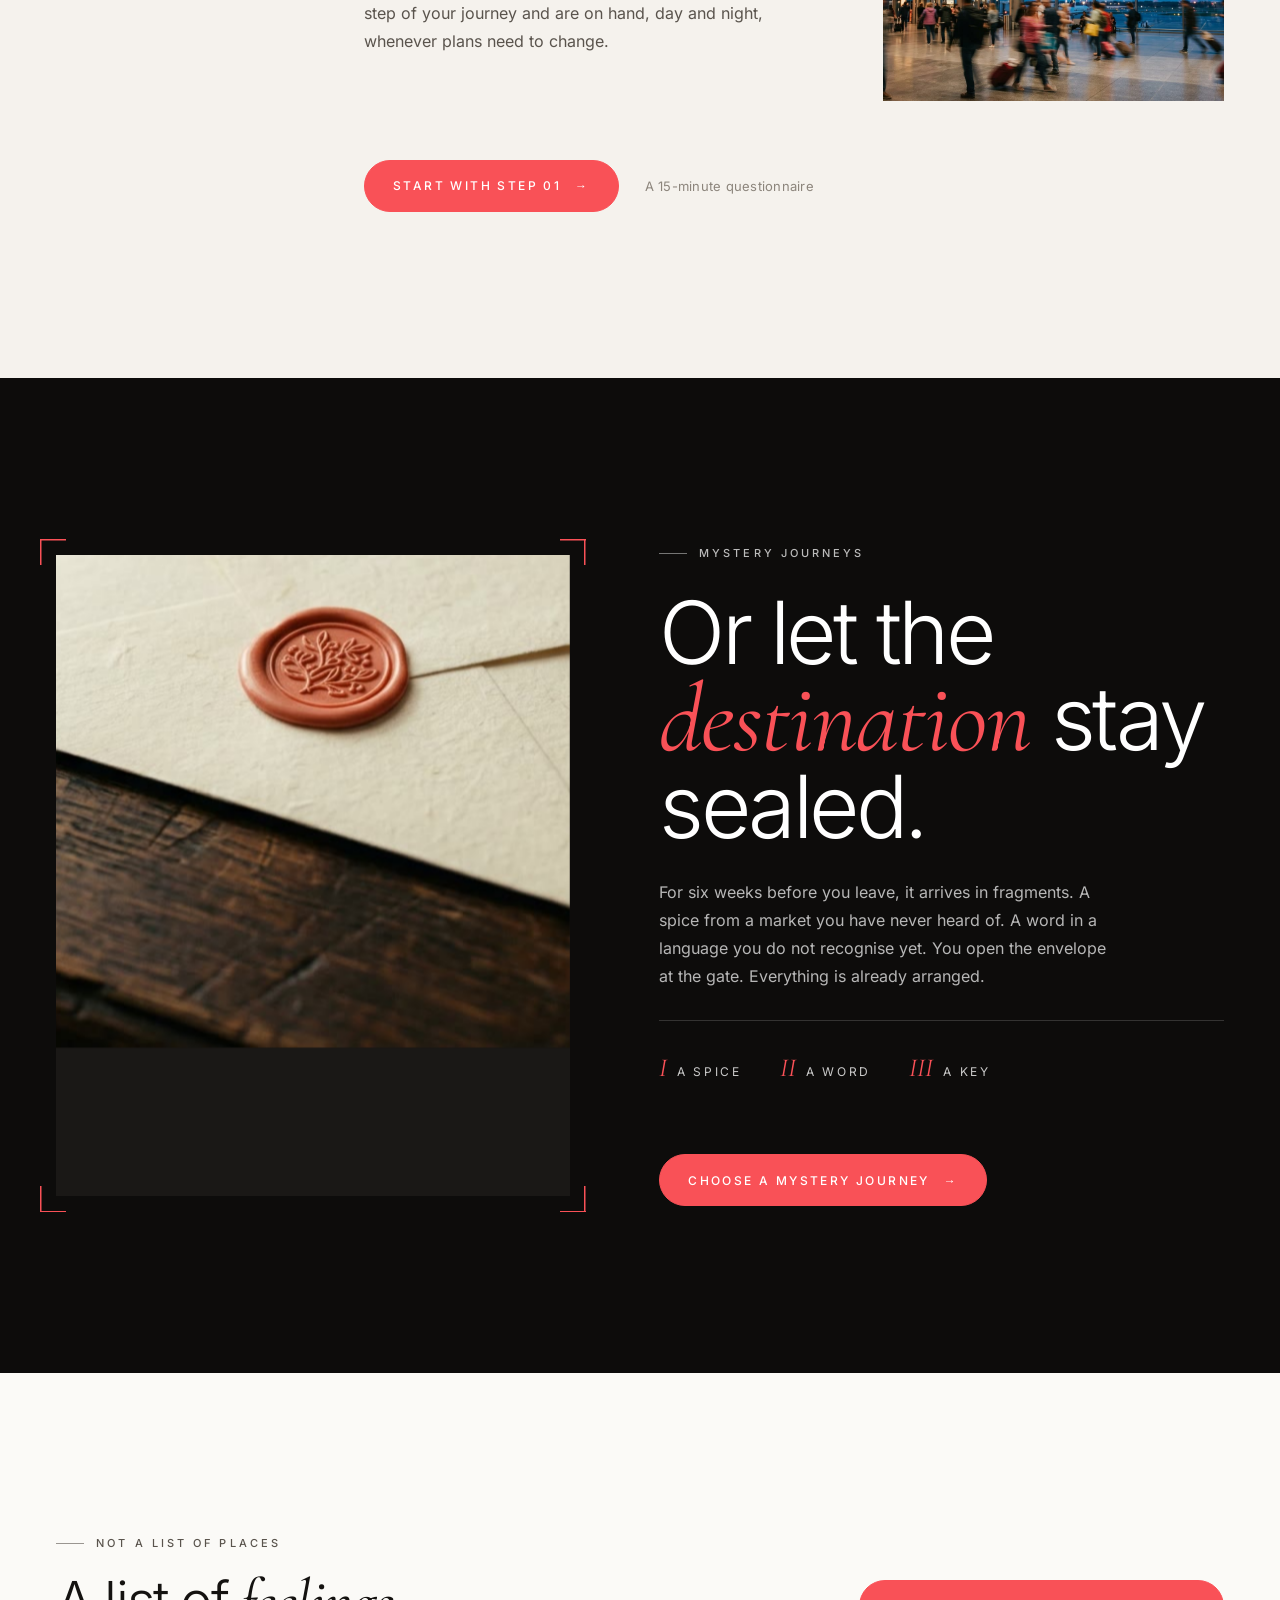
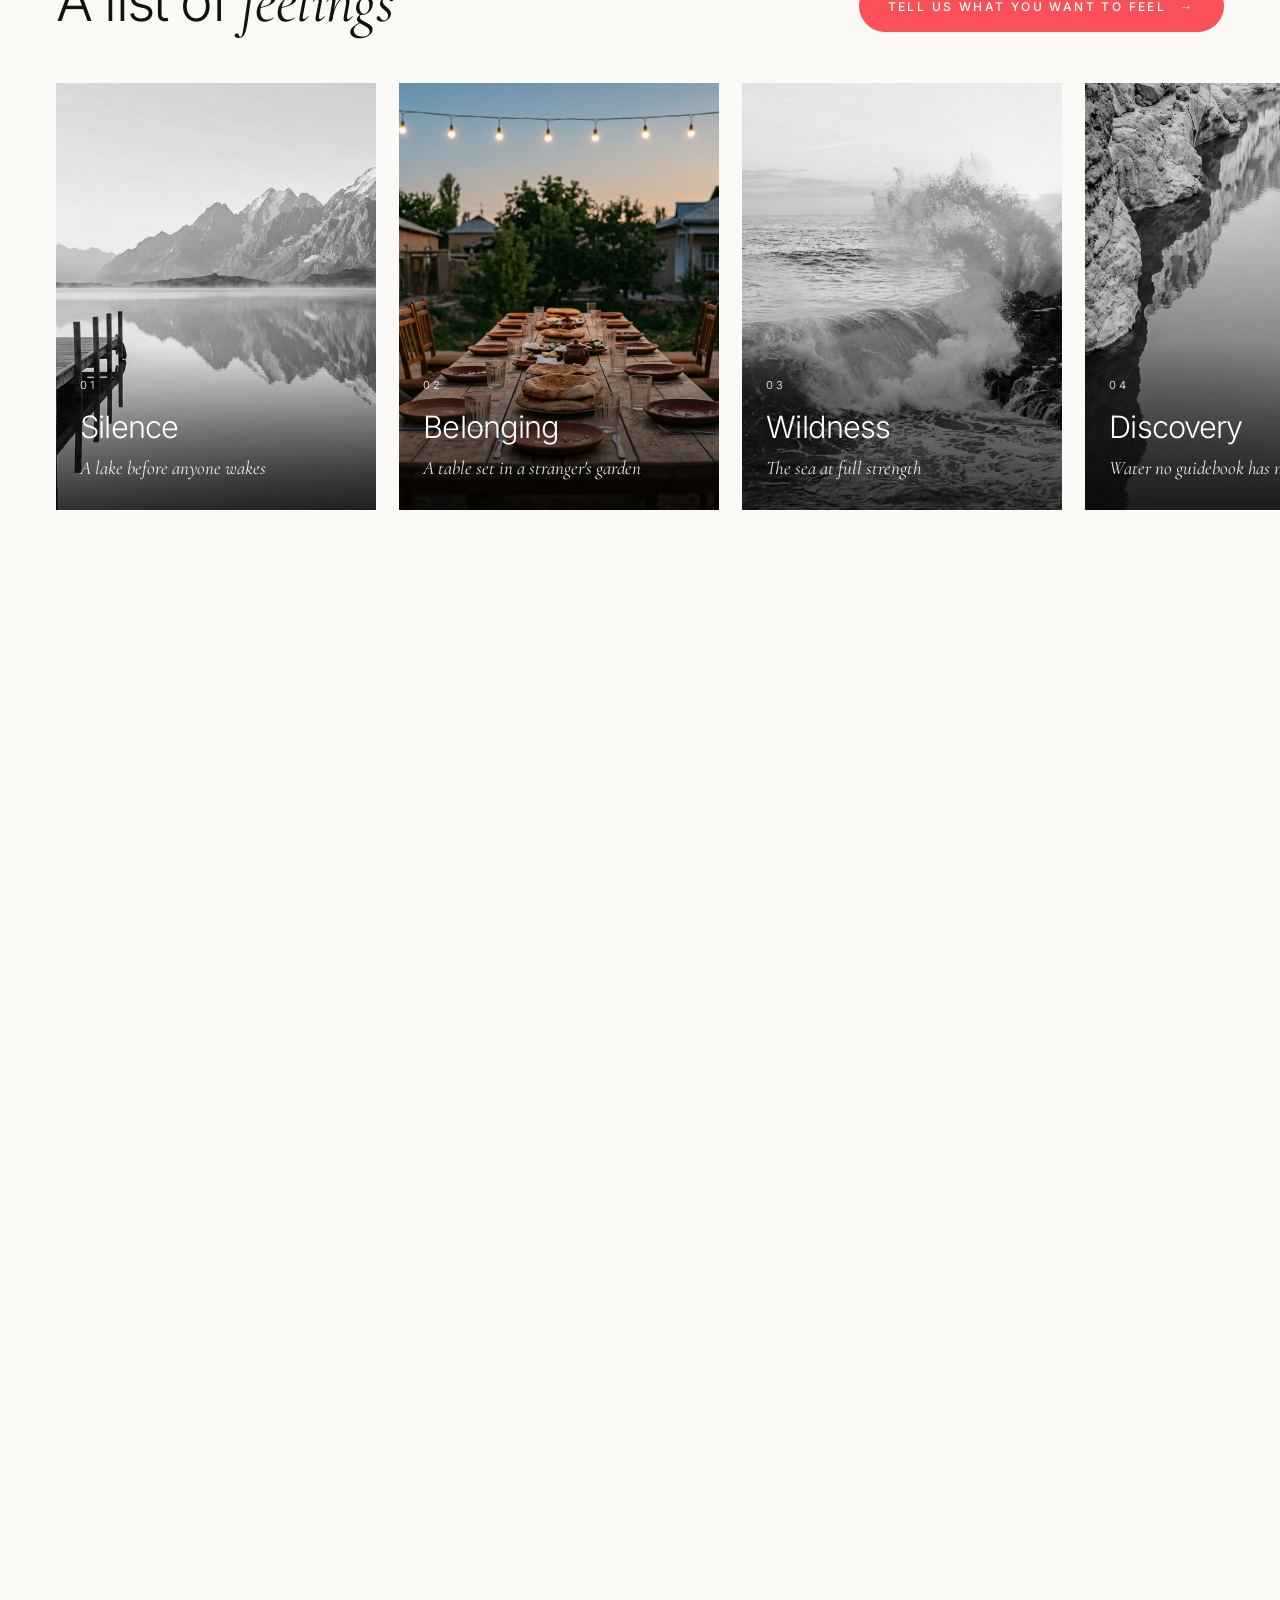
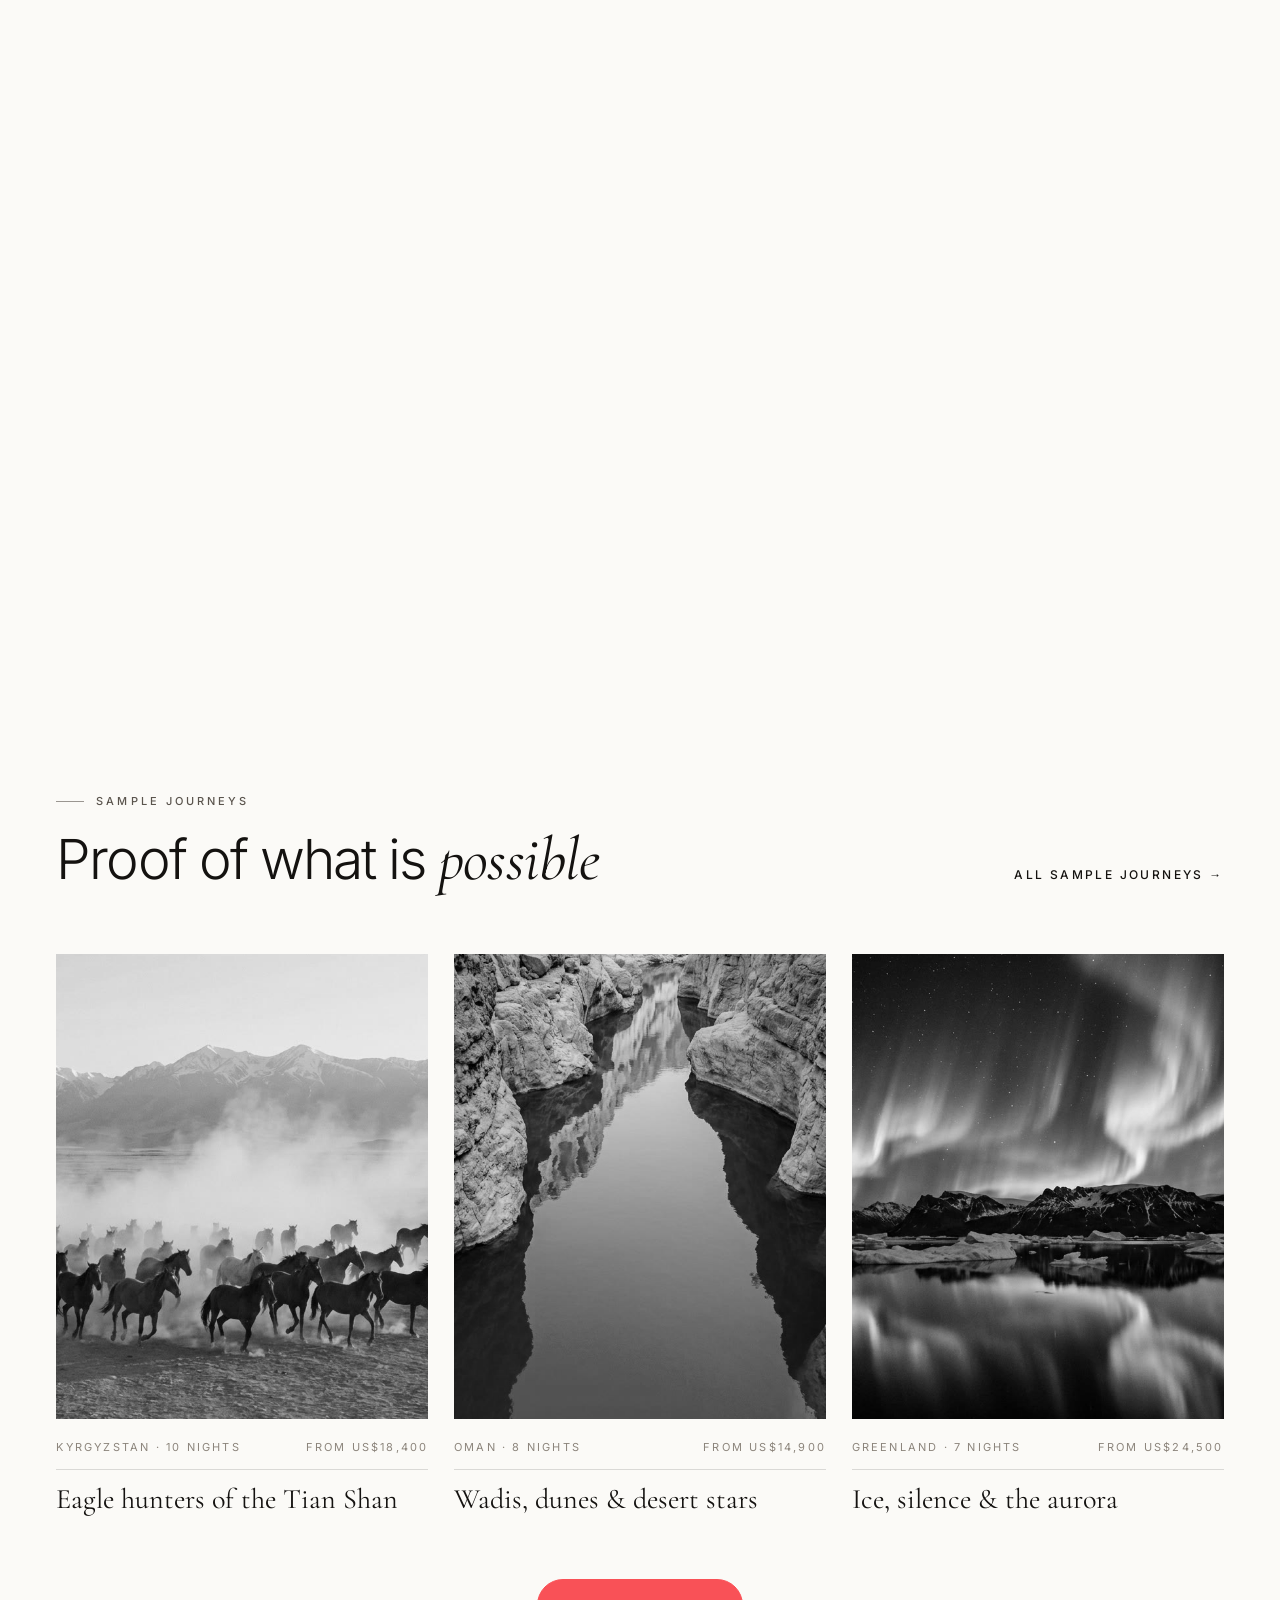
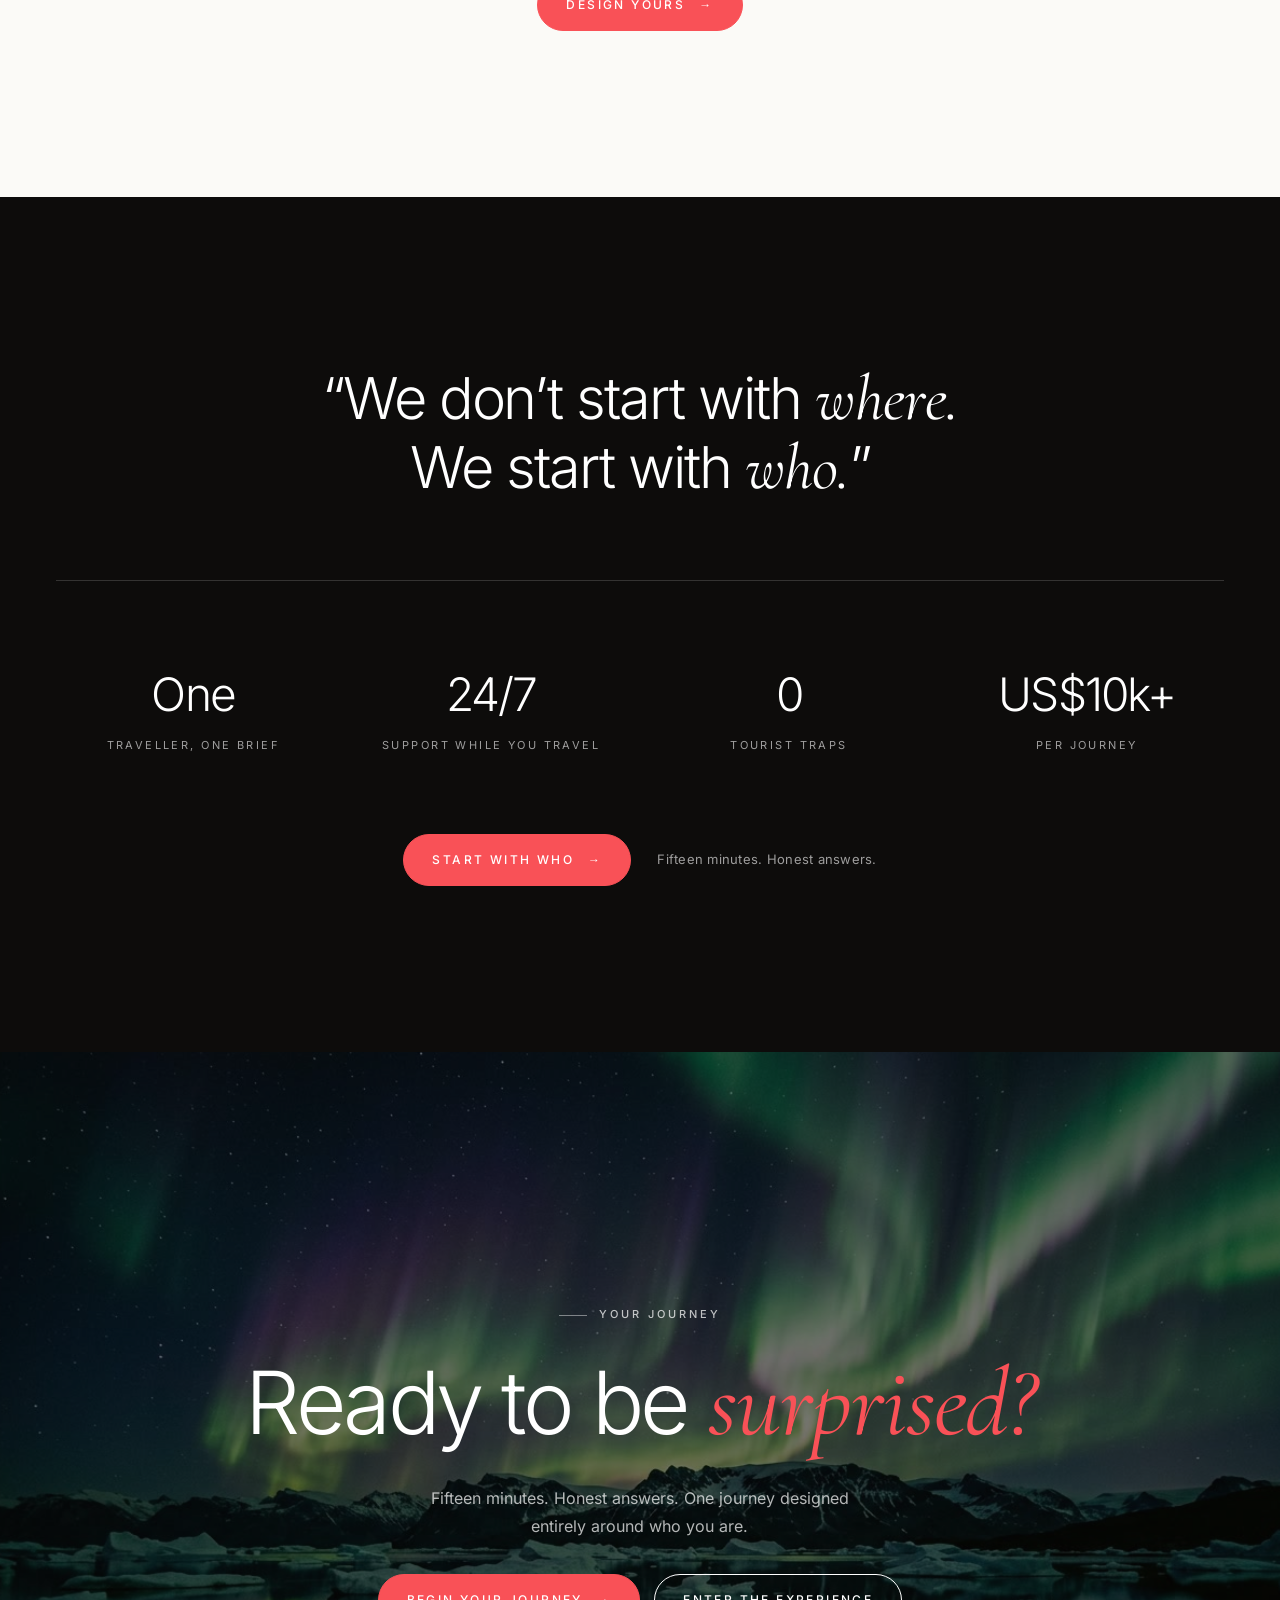
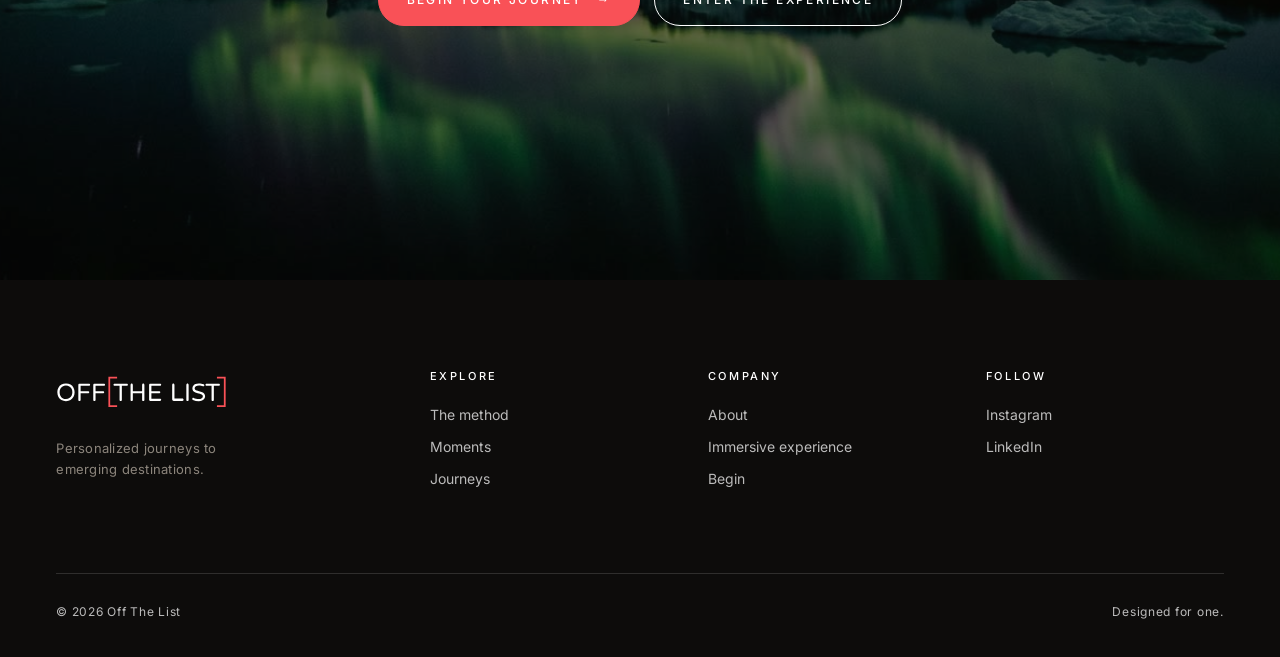
==== commit 75adc269: "Títulos: cursiva en la misma línea base y sin cortar descendentes Las palabras animadas se alinean p" ====
--- a/index.html
+++ b/index.html
@@ -10,7 +10,7 @@
   <link rel="icon" href="assets/favicon.svg" type="image/svg+xml">
   <link rel="apple-touch-icon" href="assets/apple-touch-icon.png">
   <link rel="preload" href="assets/fonts/inter.woff2" as="font" type="font/woff2" crossorigin>
-  <link rel="stylesheet" href="lux.css?v=13">
+  <link rel="stylesheet" href="lux.css?v=14">
 </head>
 <body>
 
--- a/lux.css
+++ b/lux.css
@@ -251,10 +251,12 @@
 
 /* ---------- Animaciones de texto y entrada ---------- */
 
-.js [data-split] .w { display: inline-block; overflow: hidden; vertical-align: top; padding-bottom: .06em; margin-bottom: -.06em; }
+/* Cada palabra se alinea por la línea base (sans y cursiva quedan a la misma
+   altura) y la máscara deja espacio para las letras con descendente (g, y, p) */
+.js [data-split] .w { display: inline-block; vertical-align: baseline; clip-path: inset(-.3em -.2em -.35em -.2em); }
 .js [data-split] .w > span {
   display: inline-block;
-  transform: translateY(105%);
+  transform: translateY(140%);
   transition: transform 1.1s var(--ease);
   transition-delay: calc(var(--i, 0) * 45ms + var(--d, 0ms));
 }
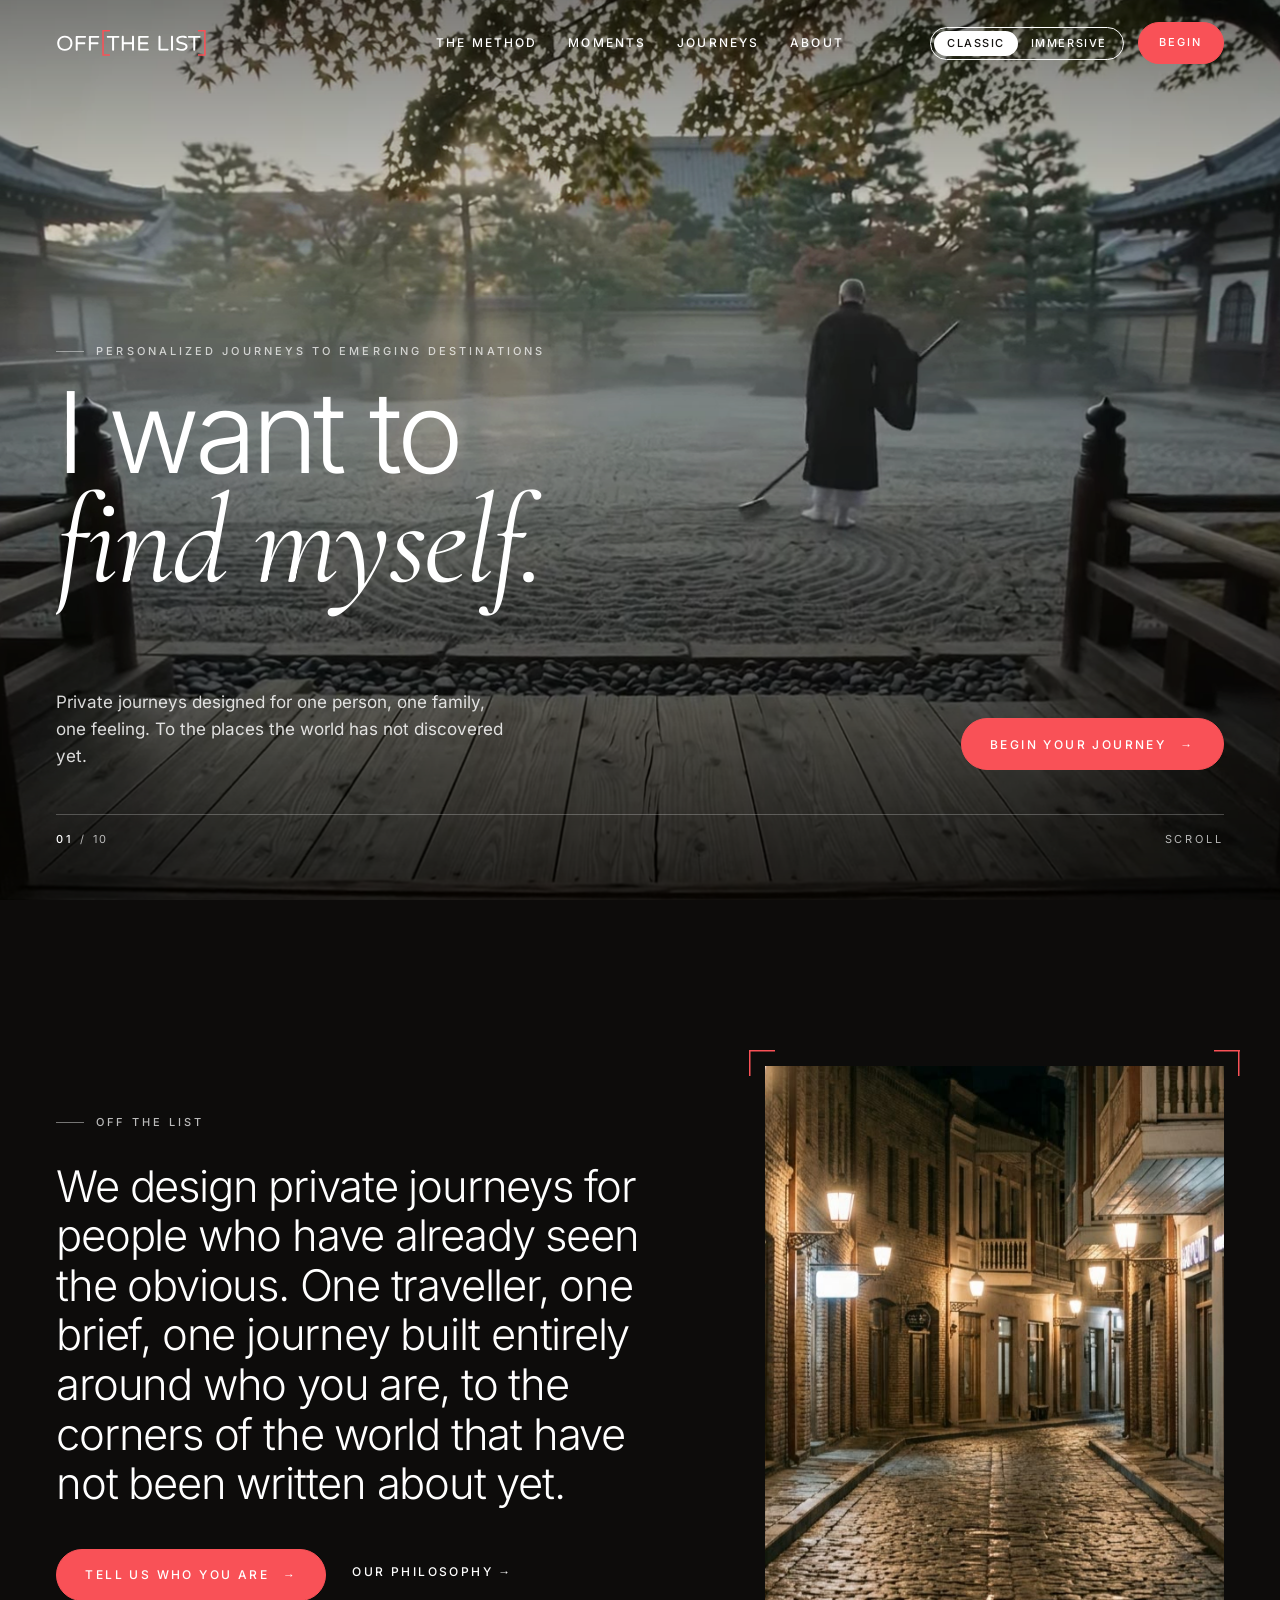
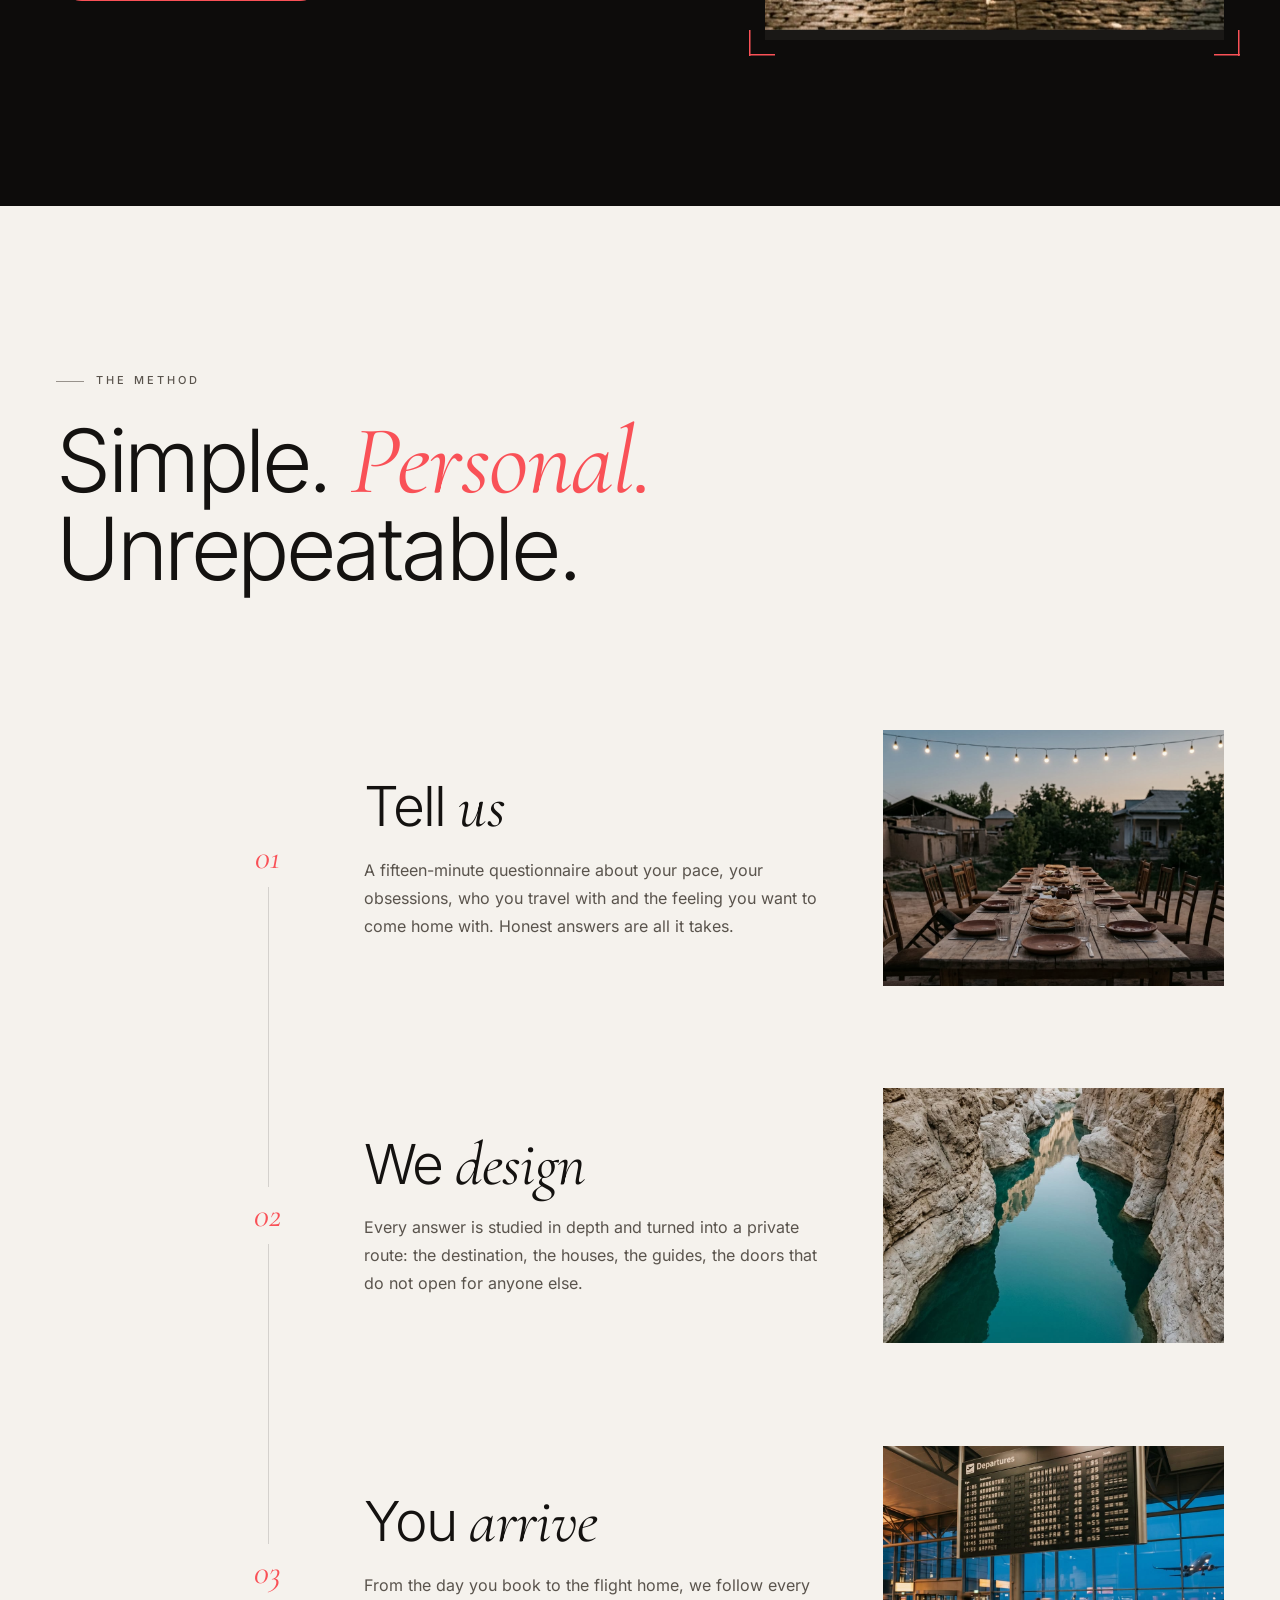
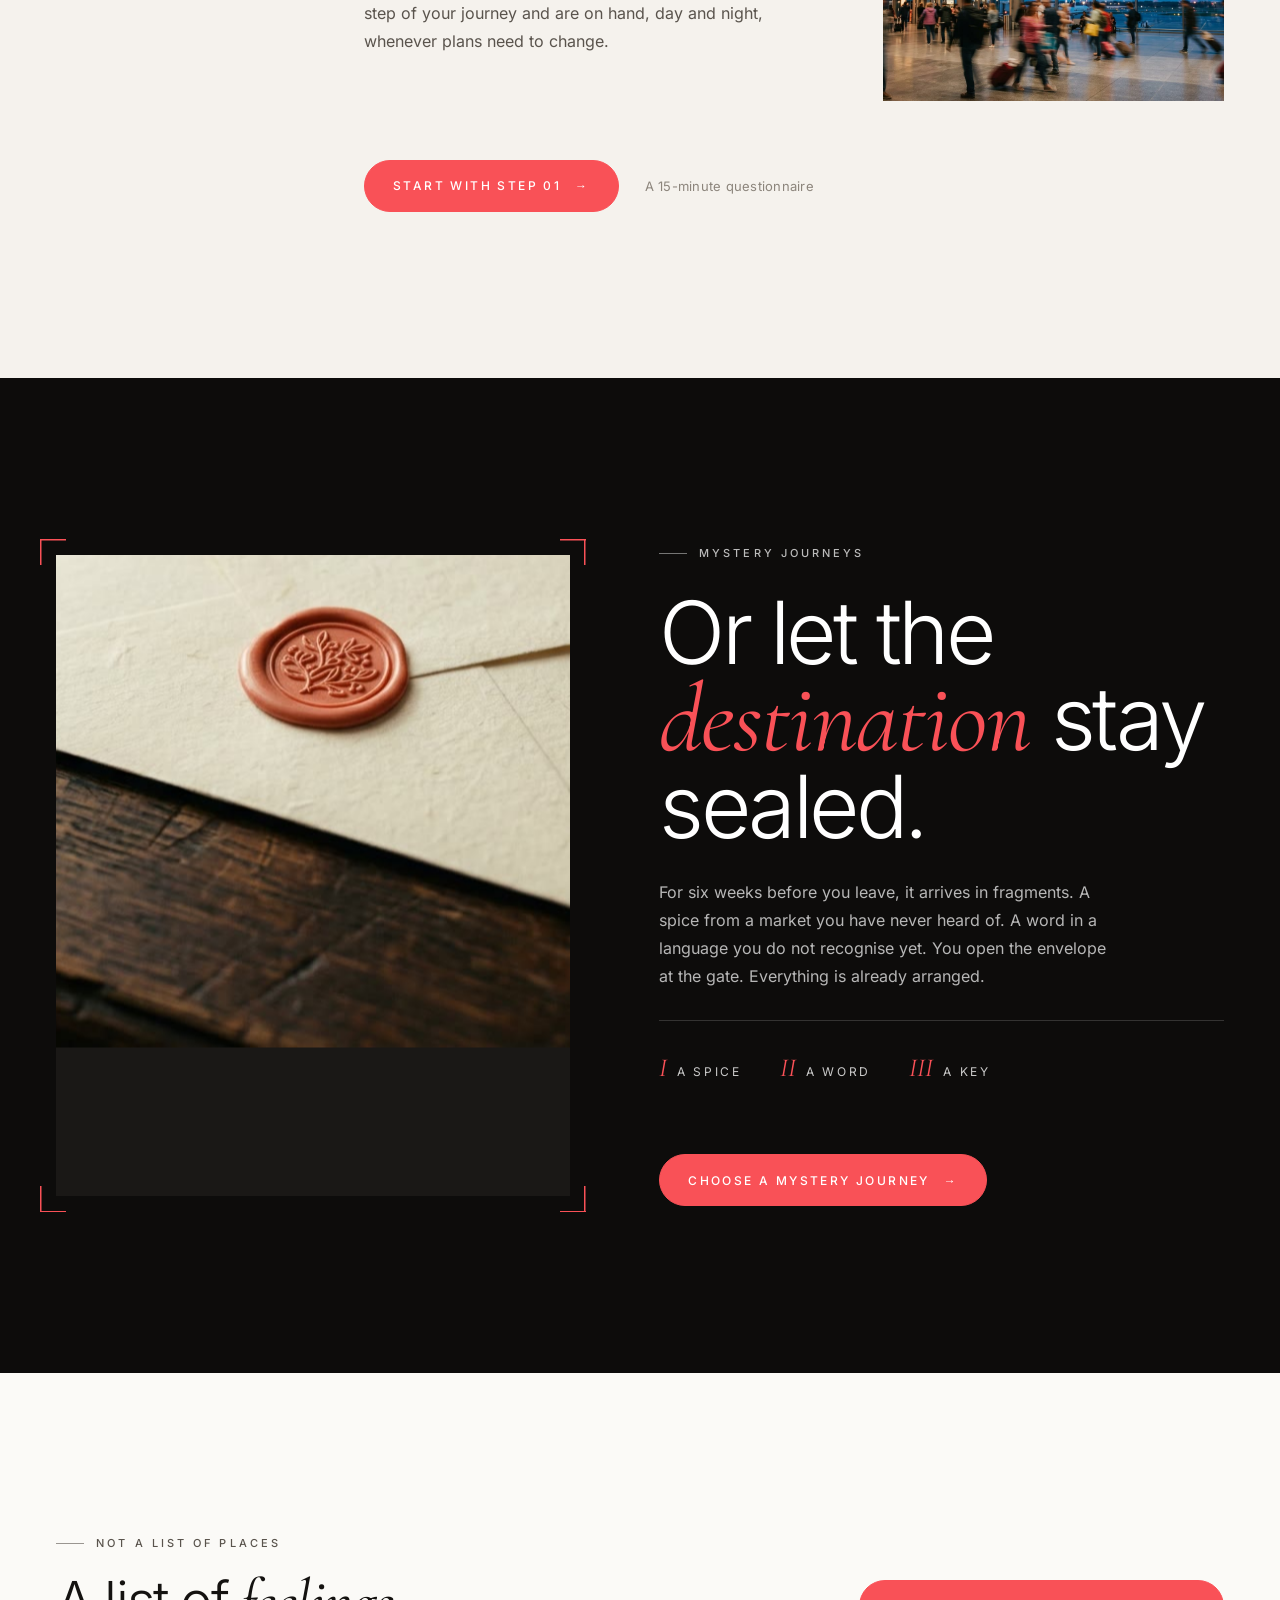
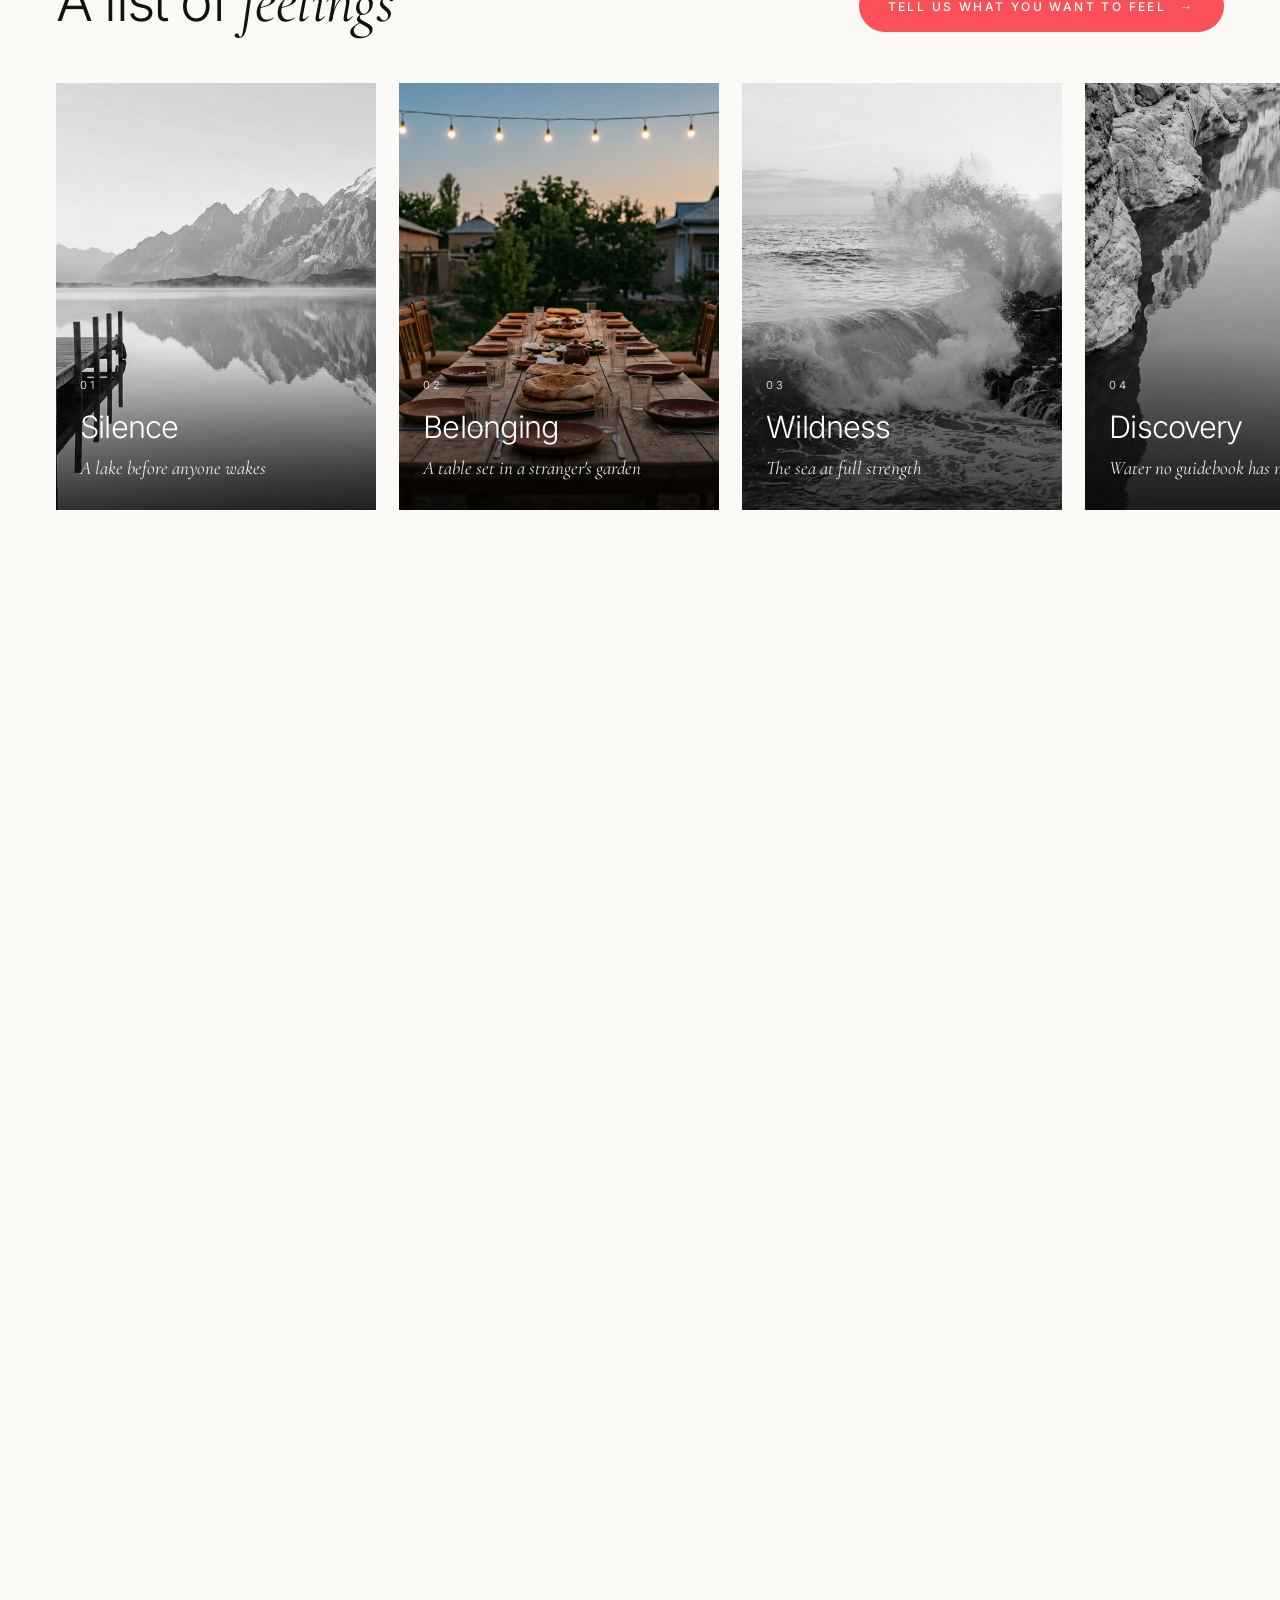
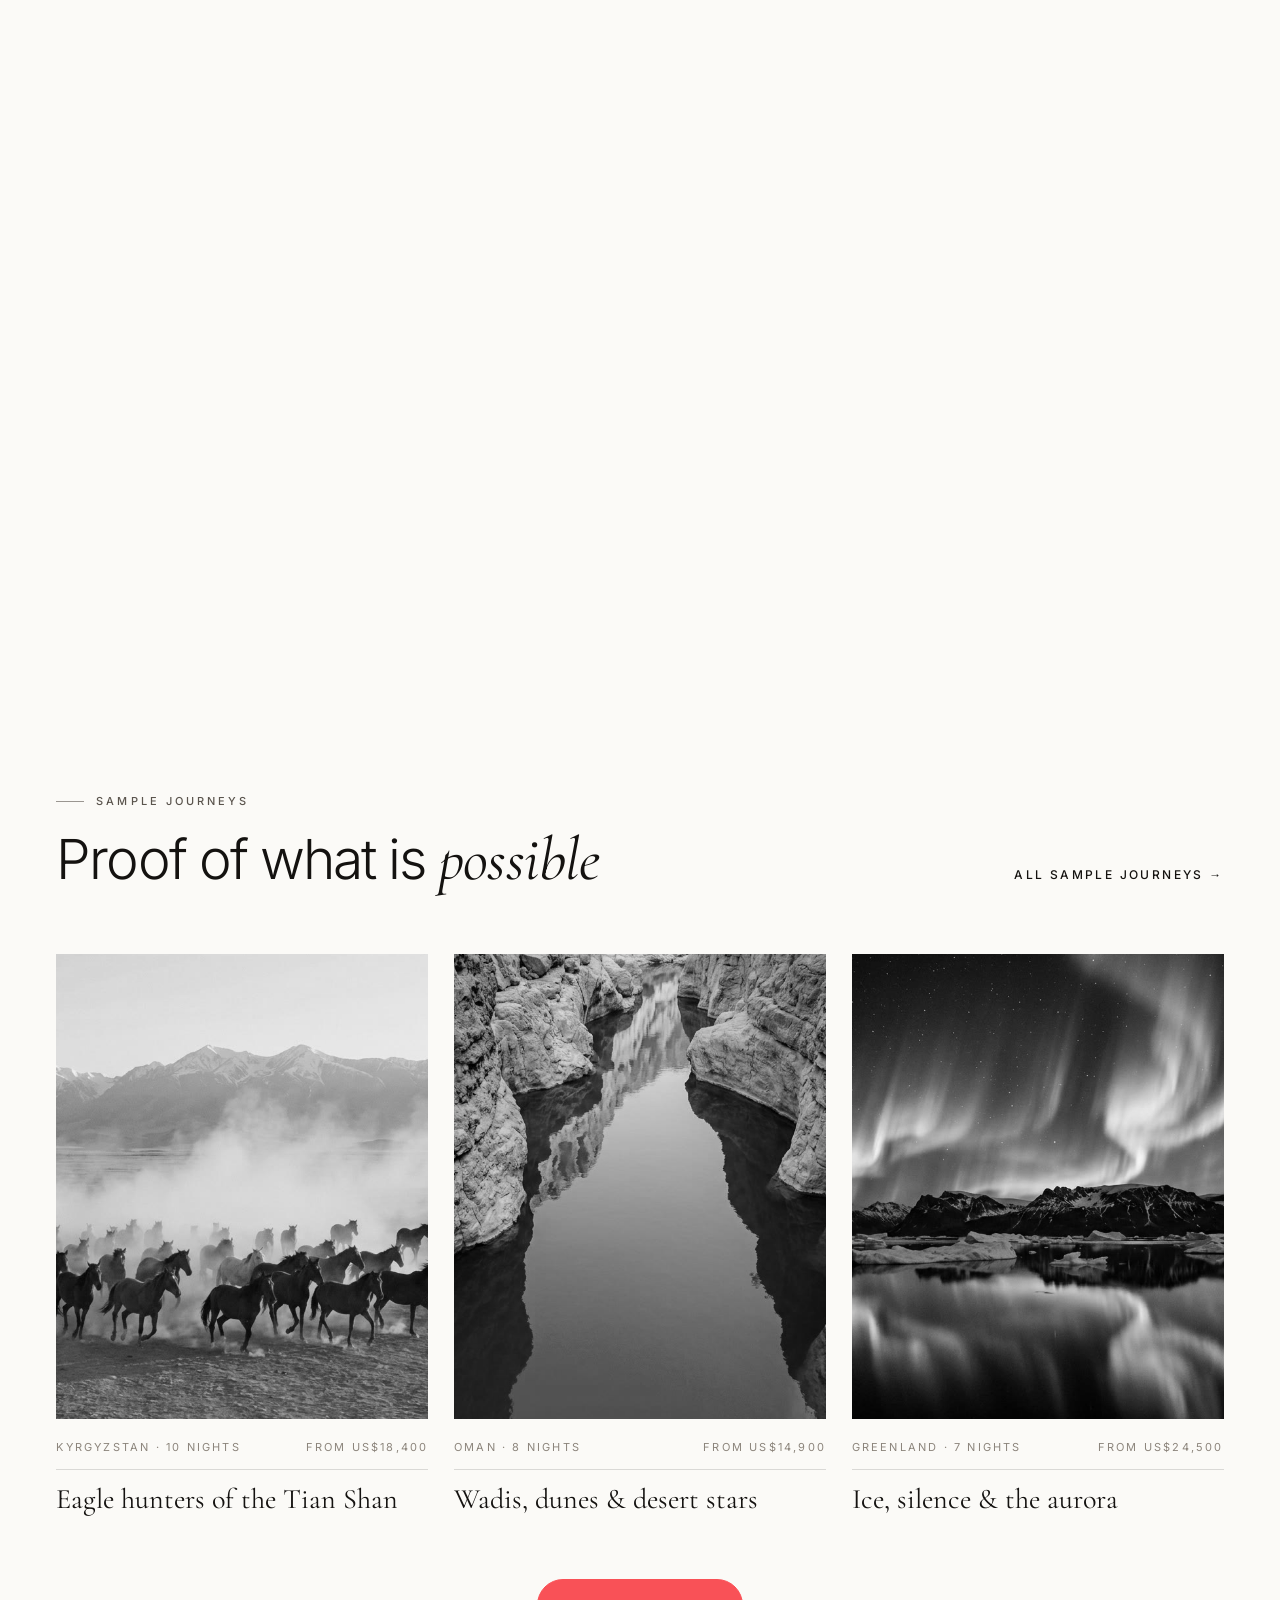
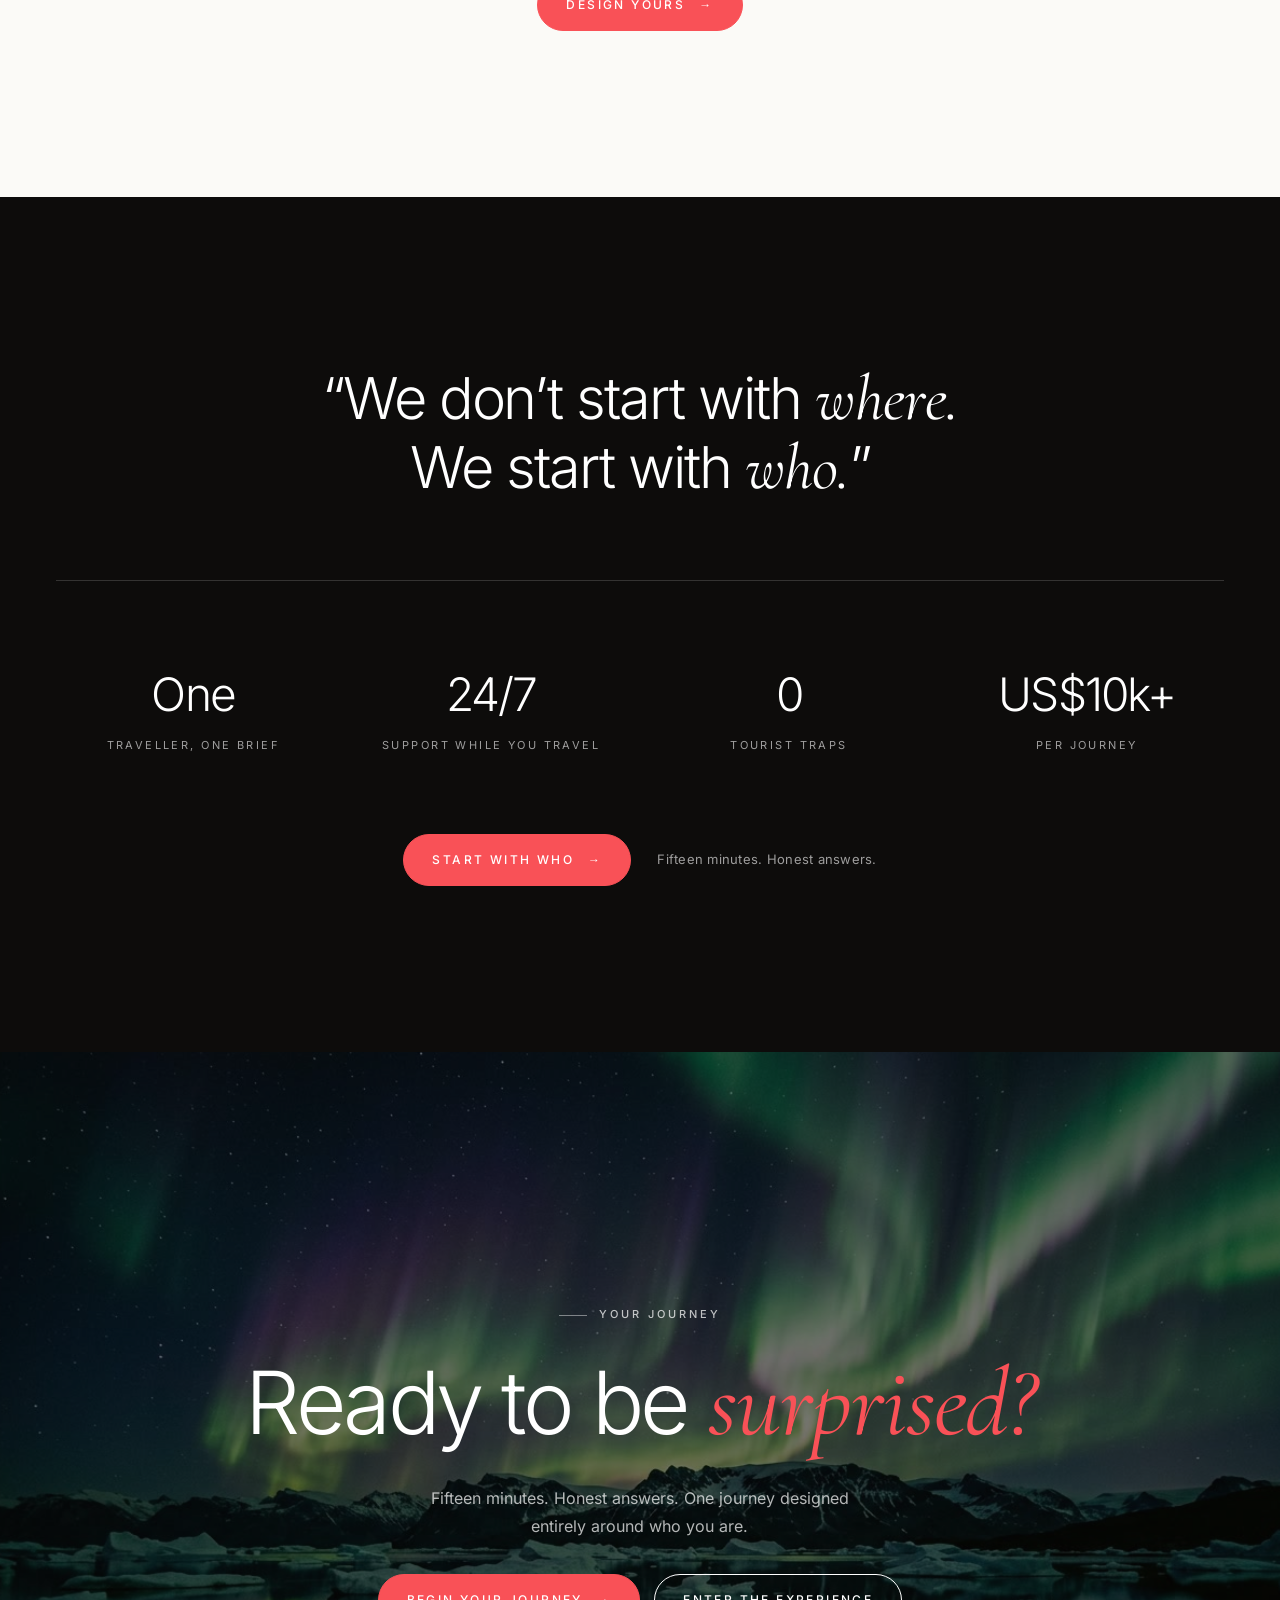
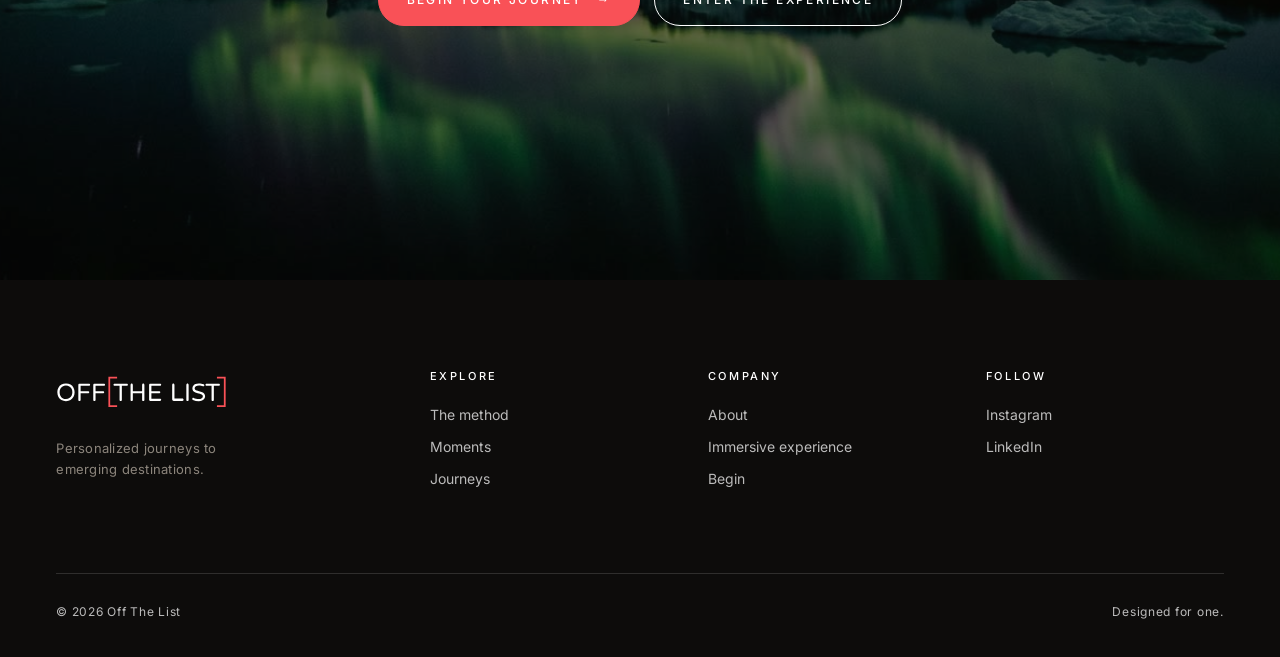
==== commit a5ca0fa7: "Hero con las tomas del film v4, frase alineada con cada corte - 10 tomas del film en primera persona" ====
--- a/index.html
+++ b/index.html
@@ -10,7 +10,7 @@
   <link rel="icon" href="assets/favicon.svg" type="image/svg+xml">
   <link rel="apple-touch-icon" href="assets/apple-touch-icon.png">
   <link rel="preload" href="assets/fonts/inter.woff2" as="font" type="font/woff2" crossorigin>
-  <link rel="stylesheet" href="lux.css?v=14">
+  <link rel="stylesheet" href="lux.css?v=15">
 </head>
 <body>
 
@@ -38,12 +38,18 @@
   <main>
     <!-- Hero: "I want to…" con las imágenes del film -->
     <section class="hero" data-rotator>
+      <!-- Una toma del film por frase: la frase cambia con el corte del video -->
       <div class="hero-media" aria-hidden="true">
-        <div class="slide"><video muted playsinline preload="auto" poster="assets/lux/hero-monasterio.jpg"><source src="assets/lux/hero-monasterio.mp4" type="video/mp4"><source src="assets/lux/hero-monasterio.webm" type="video/webm"></video></div>
-        <div class="slide"><video muted playsinline preload="none" poster="assets/lux/hero-mercado.jpg"><source src="assets/lux/hero-mercado.mp4" type="video/mp4"><source src="assets/lux/hero-mercado.webm" type="video/webm"></video></div>
-        <div class="slide"><video muted playsinline preload="none" poster="assets/lux/hero-cafe.jpg"><source src="assets/lux/hero-cafe.mp4" type="video/mp4"><source src="assets/lux/hero-cafe.webm" type="video/webm"></video></div>
-        <div class="slide"><video muted playsinline preload="none" poster="assets/lux/hero-chef.jpg"><source src="assets/lux/hero-chef.mp4" type="video/mp4"><source src="assets/lux/hero-chef.webm" type="video/webm"></video></div>
-        <div class="slide"><video muted playsinline preload="none" poster="assets/lux/hero-tren.jpg"><source src="assets/lux/hero-tren.mp4" type="video/mp4"><source src="assets/lux/hero-tren.webm" type="video/webm"></video></div>
+        <div class="slide"><video muted playsinline preload="auto" poster="assets/lux/hero-01-find.jpg"><source src="assets/lux/hero-01-find.mp4" type="video/mp4"><source src="assets/lux/hero-01-find.webm" type="video/webm"></video></div>
+        <div class="slide"><video muted playsinline preload="none" poster="assets/lux/hero-02-lost.jpg"><source src="assets/lux/hero-02-lost.mp4" type="video/mp4"><source src="assets/lux/hero-02-lost.webm" type="video/webm"></video></div>
+        <div class="slide"><video muted playsinline preload="none" poster="assets/lux/hero-03-connect.jpg"><source src="assets/lux/hero-03-connect.mp4" type="video/mp4"><source src="assets/lux/hero-03-connect.webm" type="video/webm"></video></div>
+        <div class="slide"><video muted playsinline preload="none" poster="assets/lux/hero-04-belong.jpg"><source src="assets/lux/hero-04-belong.mp4" type="video/mp4"><source src="assets/lux/hero-04-belong.webm" type="video/webm"></video></div>
+        <div class="slide"><video muted playsinline preload="none" poster="assets/lux/hero-05-first.jpg"><source src="assets/lux/hero-05-first.mp4" type="video/mp4"><source src="assets/lux/hero-05-first.webm" type="video/webm"></video></div>
+        <div class="slide"><video muted playsinline preload="none" poster="assets/lux/hero-06-awe.jpg"><source src="assets/lux/hero-06-awe.mp4" type="video/mp4"><source src="assets/lux/hero-06-awe.webm" type="video/webm"></video></div>
+        <div class="slide"><video muted playsinline preload="none" poster="assets/lux/hero-07-rise.jpg"><source src="assets/lux/hero-07-rise.mp4" type="video/mp4"><source src="assets/lux/hero-07-rise.webm" type="video/webm"></video></div>
+        <div class="slide"><video muted playsinline preload="none" poster="assets/lux/hero-08-shine.jpg"><source src="assets/lux/hero-08-shine.mp4" type="video/mp4"><source src="assets/lux/hero-08-shine.webm" type="video/webm"></video></div>
+        <div class="slide"><video muted playsinline preload="none" poster="assets/lux/hero-09-breathe.jpg"><source src="assets/lux/hero-09-breathe.mp4" type="video/mp4"><source src="assets/lux/hero-09-breathe.webm" type="video/webm"></video></div>
+        <div class="slide"><video muted playsinline preload="none" poster="assets/lux/hero-10-surprised.jpg"><source src="assets/lux/hero-10-surprised.mp4" type="video/mp4"><source src="assets/lux/hero-10-surprised.webm" type="video/webm"></video></div>
       </div>
       <div class="hero-inner on-dark">
         <p class="eyebrow" data-reveal>Personalized journeys to emerging destinations</p>
@@ -52,9 +58,14 @@
           <span class="phrases" aria-live="polite">
             <span class="phrase">find myself.</span>
             <span class="phrase">get lost.</span>
-            <span class="phrase">feel alive.</span>
+            <span class="phrase">connect.</span>
+            <span class="phrase">belong.</span>
+            <span class="phrase">go first.</span>
+            <span class="phrase">be in awe.</span>
+            <span class="phrase">rise.</span>
+            <span class="phrase">shine.</span>
+            <span class="phrase">breathe.</span>
             <span class="phrase">be surprised.</span>
-            <span class="phrase">fall in love.</span>
           </span>
         </h1>
         <div class="hero-foot">
@@ -64,7 +75,7 @@
           </div>
         </div>
         <div class="hero-meta" data-reveal style="--d:600ms">
-          <span class="counter"><b>01</b> / 05</span>
+          <span class="counter"><b>01</b> / 10</span>
           <span>Scroll</span>
         </div>
       </div>
@@ -236,6 +247,6 @@
 
   <a class="float-cta btn btn-coral" href="https://off-the-list-poc.vercel.app/#entry">Begin your journey <span class="arrow">→</span></a>
 
-  <script src="lux.js?v=12"></script>
+  <script src="lux.js?v=15"></script>
 </body>
 </html>
--- a/lux.css
+++ b/lux.css
@@ -406,8 +406,9 @@
   transform: translateY(105%); opacity: 0;
   transition: transform 1.2s var(--ease), opacity 1.2s var(--ease);
 }
-.phrase.is-active { transform: translateY(0); opacity: 1; }
-.phrase.is-out { transform: translateY(-70%); opacity: 0; }
+/* La frase anterior sale rápido y la nueva entra un instante después, con el corte del video */
+.phrase.is-active { transform: translateY(0); opacity: 1; transition-delay: .25s; }
+.phrase.is-out { transform: translateY(-70%); opacity: 0; transition-duration: .45s; }
 .no-js .phrase:first-child { transform: none; opacity: 1; }
 .hero-foot { display: flex; justify-content: space-between; align-items: flex-end; gap: 32px; flex-wrap: wrap; }
 .hero-copy { max-width: 42ch; color: rgba(255, 255, 255, .84); font-size: 17px; line-height: 1.6; }
